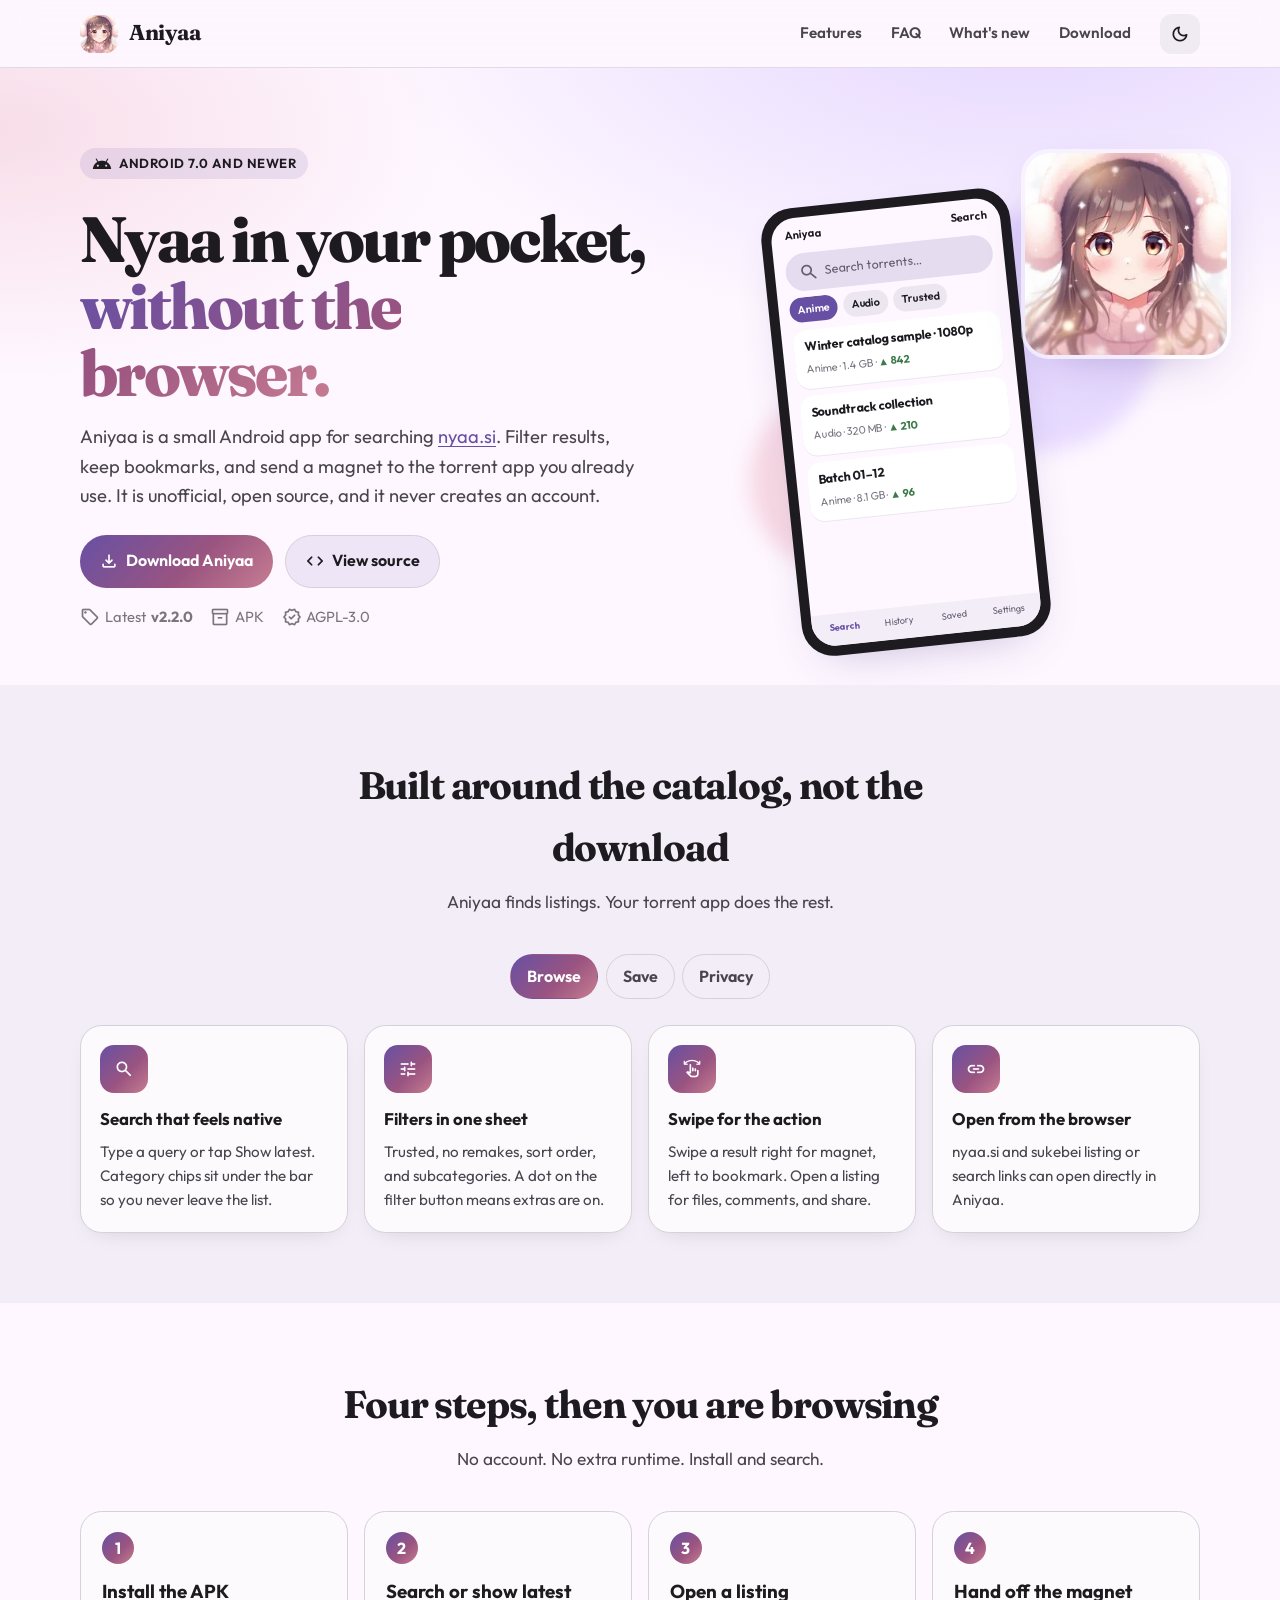
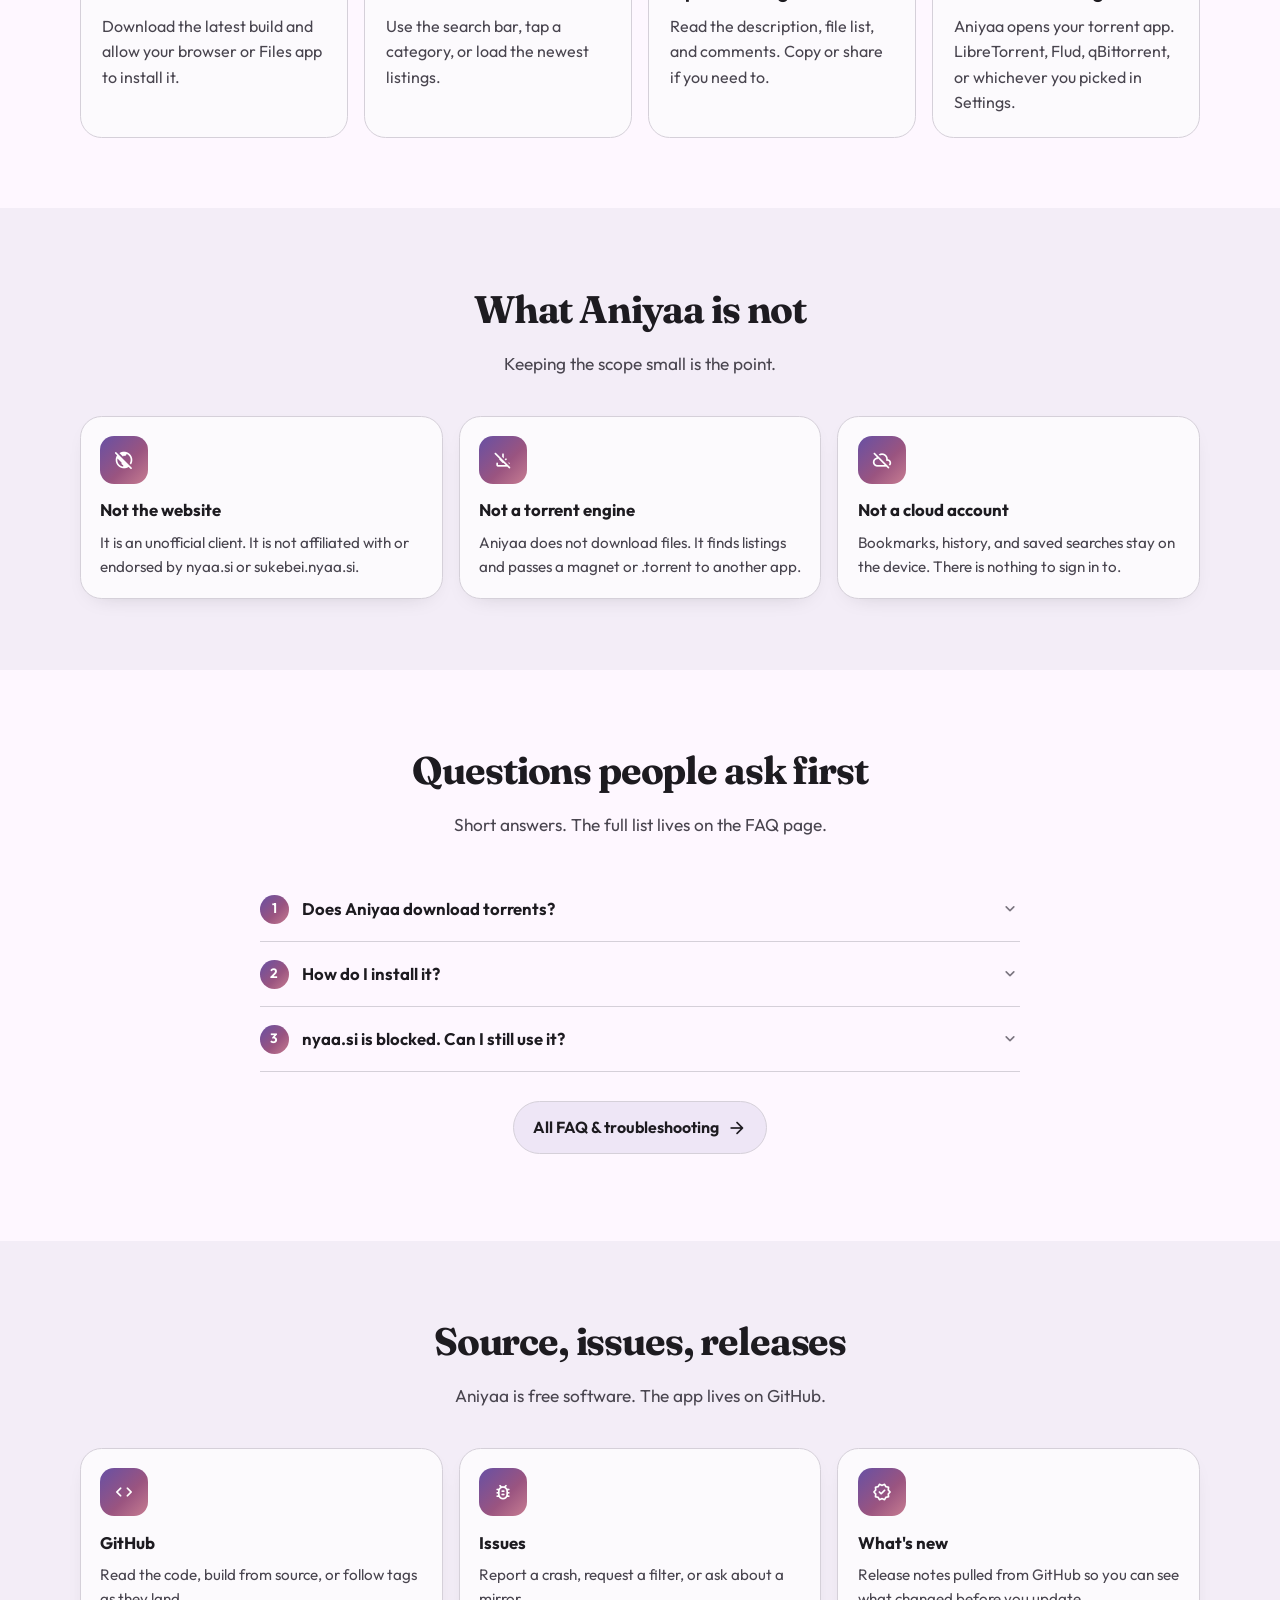
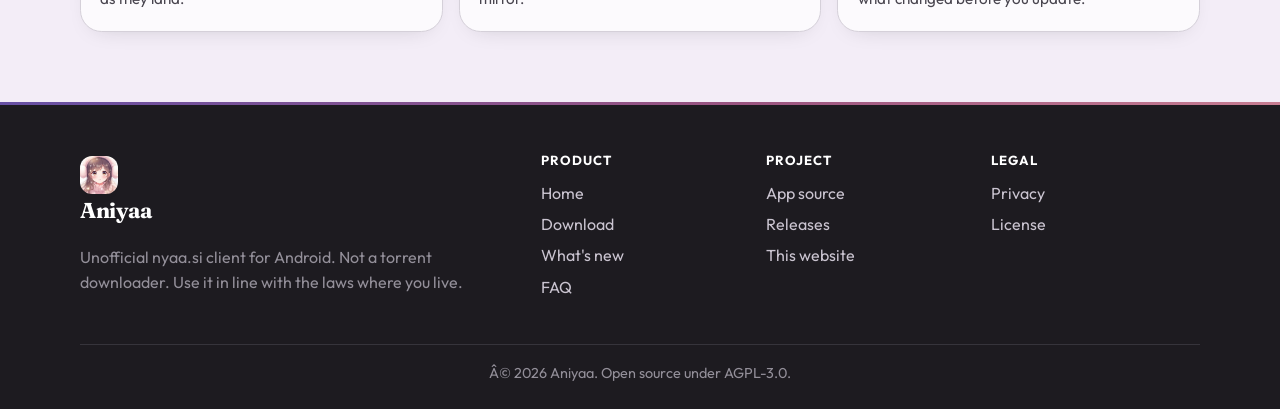
==== index.html @ 2851a9cb "Fix UTF-8 text after switching to Pages URLs" ====
<!DOCTYPE html>
<html lang="en">
<head>
  <meta charset="UTF-8">
  <meta name="viewport" content="width=device-width, initial-scale=1">
  <title>Aniyaa — Search nyaa.si from your Android phone</title>
  <meta name="description" content="Aniyaa is a simple Android app for browsing nyaa.si. Search, filter, bookmark, and hand listings to the torrent app you already use. Unofficial. Open source.">
  <meta name="theme-color" content="#6750A4">
  <meta property="og:title" content="Aniyaa">
  <meta property="og:description" content="Search nyaa.si from your Android phone. Not a torrent client — just a faster catalog.">
  <meta property="og:image" content="images/logo.png">
  <meta property="og:type" content="website">
  <link rel="canonical" href="https://aniyaa.pages.dev/">
  <link rel="icon" type="image/png" href="favicon.png">
  <link rel="apple-touch-icon" href="images/apple-touch-icon.png">
  <link rel="manifest" href="site.webmanifest">
  <script src="js/theme-preload.js"></script>
  <link rel="stylesheet" href="css/styles.css">
</head>
<body>
  <a class="skip-link" href="#main">Skip to content</a>

  <header class="nav">
    <div class="wrap nav-inner">
      <a class="brand" href="/">
        <img src="images/logo.png" alt="" width="38" height="38">
        <span>Aniyaa</span>
      </a>
      <nav class="nav-links" aria-label="Primary">
        <a href="#features">Features</a>
        <a href="/faq">FAQ</a>
        <a href="/changelog">What's new</a>
        <a href="/download">Download</a>
      </nav>
      <button class="icon-btn theme-toggle" type="button" data-theme-toggle aria-label="Toggle theme">
        <span class="material-symbols-rounded icon-sun">light_mode</span>
        <span class="material-symbols-rounded icon-moon">dark_mode</span>
      </button>
      <button class="icon-btn menu-btn" type="button" data-drawer-toggle aria-expanded="false" aria-label="Open menu">
        <span class="material-symbols-rounded">menu</span>
      </button>
    </div>
  </header>

  <div class="drawer" data-drawer>
    <div class="drawer-scrim" data-drawer-scrim></div>
    <nav class="drawer-panel" aria-label="Mobile">
      <a href="#features"><span class="material-symbols-rounded">auto_awesome</span> Features</a>
      <a href="/faq"><span class="material-symbols-rounded">help</span> FAQ</a>
      <a href="/changelog"><span class="material-symbols-rounded">new_releases</span> What's new</a>
      <a href="/download"><span class="material-symbols-rounded">download</span> Download</a>
      <a href="https://github.com/Gourab0002/Aniyaa" target="_blank" rel="noopener"><span class="material-symbols-rounded">code</span> Source</a>
    </nav>
  </div>

  <main id="main">
    <section class="hero">
      <div class="wrap hero-grid">
        <div data-reveal>
          <p class="kicker">
            <span class="material-symbols-rounded">android</span>
            Android 7.0 and newer
          </p>
          <h1>Nyaa in your pocket, <span class="gradient-text">without the browser.</span></h1>
          <p class="lede">
            Aniyaa is a small Android app for searching <a href="https://nyaa.si" target="_blank" rel="noopener">nyaa.si</a>.
            Filter results, keep bookmarks, and send a magnet to the torrent app you already use.
            It is unofficial, open source, and it never creates an account.
          </p>
          <div class="hero-actions">
            <a class="btn btn-primary" data-release-href href="https://github.com/Gourab0002/Aniyaa/releases/latest">
              <span class="material-symbols-rounded">download</span>
              Download Aniyaa
            </a>
            <a class="btn btn-ghost" href="https://github.com/Gourab0002/Aniyaa" target="_blank" rel="noopener">
              <span class="material-symbols-rounded">code</span>
              View source
            </a>
          </div>
          <div class="meta-row">
            <span><span class="material-symbols-rounded">sell</span> Latest <strong data-release-tag>v2.2.0</strong></span>
            <span><span class="material-symbols-rounded">inventory_2</span> <span data-release-size>APK</span></span>
            <span><span class="material-symbols-rounded">verified</span> AGPL-3.0</span>
          </div>
        </div>

        <div class="hero-art" data-reveal>
          <div class="orb orb-a"></div>
          <div class="orb orb-b"></div>
          <img class="mascot" src="images/logo.png" alt="Aniyaa mascot">
          <div class="device" aria-hidden="true">
            <div class="device-screen">
              <div class="device-status"><span>Aniyaa</span><span>Search</span></div>
              <div class="device-search">
                <span class="material-symbols-rounded">search</span>
                Search torrents…
              </div>
              <div class="chips">
                <span class="chip on">Anime</span>
                <span class="chip">Audio</span>
                <span class="chip">Trusted</span>
              </div>
              <div class="listing">
                <strong>Winter catalog sample · 1080p</strong>
                <small>Anime · 1.4 GB · <span class="seed">▲ 842</span></small>
              </div>
              <div class="listing">
                <strong>Soundtrack collection</strong>
                <small>Audio · 320 MB · <span class="seed">▲ 210</span></small>
              </div>
              <div class="listing">
                <strong>Batch 01–12</strong>
                <small>Anime · 8.1 GB · <span class="seed">▲ 96</span></small>
              </div>
              <div class="device-bar">
                <div class="active">Search</div>
                <div>History</div>
                <div>Saved</div>
                <div>Settings</div>
              </div>
            </div>
          </div>
        </div>
      </div>
    </section>

    <section class="section section-muted" id="features">
      <div class="wrap">
        <div class="section-head" data-reveal>
          <h2>Built around the catalog, not the download</h2>
          <p>Aniyaa finds listings. Your torrent app does the rest.</p>
        </div>

        <div class="tabs" role="tablist" aria-label="Feature groups">
          <button class="tab is-active" type="button" role="tab" aria-selected="true" data-feature-tab="browse">Browse</button>
          <button class="tab" type="button" role="tab" aria-selected="false" data-feature-tab="save">Save</button>
          <button class="tab" type="button" role="tab" aria-selected="false" data-feature-tab="privacy">Privacy</button>
        </div>

        <div class="panel is-active" data-feature-panel="browse" role="tabpanel">
          <div class="cards">
            <article class="card" data-reveal>
              <div class="icon-blob"><span class="material-symbols-rounded">search</span></div>
              <h3>Search that feels native</h3>
              <p>Type a query or tap Show latest. Category chips sit under the bar so you never leave the list.</p>
            </article>
            <article class="card" data-reveal style="--delay:60ms">
              <div class="icon-blob"><span class="material-symbols-rounded">tune</span></div>
              <h3>Filters in one sheet</h3>
              <p>Trusted, no remakes, sort order, and subcategories. A dot on the filter button means extras are on.</p>
            </article>
            <article class="card" data-reveal style="--delay:120ms">
              <div class="icon-blob"><span class="material-symbols-rounded">swipe</span></div>
              <h3>Swipe for the action</h3>
              <p>Swipe a result right for magnet, left to bookmark. Open a listing for files, comments, and share.</p>
            </article>
            <article class="card" data-reveal style="--delay:180ms">
              <div class="icon-blob"><span class="material-symbols-rounded">link</span></div>
              <h3>Open from the browser</h3>
              <p>nyaa.si and sukebei listing or search links can open directly in Aniyaa.</p>
            </article>
          </div>
        </div>

        <div class="panel" data-feature-panel="save" role="tabpanel" hidden>
          <div class="cards">
            <article class="card">
              <div class="icon-blob"><span class="material-symbols-rounded">bookmark</span></div>
              <h3>Bookmarks stay local</h3>
              <p>Star a listing and find it later. Swipe a bookmark left to remove it. Updates never wipe them.</p>
            </article>
            <article class="card">
              <div class="icon-blob"><span class="material-symbols-rounded">history</span></div>
              <h3>Search history</h3>
              <p>Recent queries live on the History tab so you can jump back into a hunt without retyping.</p>
            </article>
            <article class="card">
              <div class="icon-blob"><span class="material-symbols-rounded">notifications</span></div>
              <h3>Saved search alerts</h3>
              <p>Pin a search and Aniyaa can notify you when new results appear. Permission is asked first.</p>
            </article>
            <article class="card">
              <div class="icon-blob"><span class="material-symbols-rounded">backup</span></div>
              <h3>Export and reset</h3>
              <p>Take a backup from Settings, or wipe local data. Nothing is stored on a server you do not control.</p>
            </article>
          </div>
        </div>

        <div class="panel" data-feature-panel="privacy" role="tabpanel" hidden>
          <div class="cards">
            <article class="card">
              <div class="icon-blob"><span class="material-symbols-rounded">lock</span></div>
              <h3>App lock</h3>
              <p>PIN or biometrics before the catalog opens. Useful if the phone is shared or unlocked in public.</p>
            </article>
            <article class="card">
              <div class="icon-blob"><span class="material-symbols-rounded">visibility_off</span></div>
              <h3>Hide the screen</h3>
              <p>Block screenshots and hide Aniyaa from recents when you want the listing list off the record.</p>
            </article>
            <article class="card">
              <div class="icon-blob"><span class="material-symbols-rounded">palette</span></div>
              <h3>Material You themes</h3>
              <p>Wallpaper colors on Android 12+, extra palettes, and light or dark. The catalog should feel like your phone.</p>
            </article>
            <article class="card">
              <div class="icon-blob"><span class="material-symbols-rounded">18_up_rating</span></div>
              <h3>Sukebei stays off</h3>
              <p>Adult catalog is optional and disabled until you turn it on in Settings if you are 18 or older.</p>
            </article>
          </div>
        </div>
      </div>
    </section>

    <section class="section" id="how">
      <div class="wrap">
        <div class="section-head" data-reveal>
          <h2>Four steps, then you are browsing</h2>
          <p>No account. No extra runtime. Install and search.</p>
        </div>
        <div class="steps">
          <article class="step" data-reveal>
            <h3>Install the APK</h3>
            <p>Download the latest build and allow your browser or Files app to install it.</p>
          </article>
          <article class="step" data-reveal style="--delay:70ms">
            <h3>Search or show latest</h3>
            <p>Use the search bar, tap a category, or load the newest listings.</p>
          </article>
          <article class="step" data-reveal style="--delay:140ms">
            <h3>Open a listing</h3>
            <p>Read the description, file list, and comments. Copy or share if you need to.</p>
          </article>
          <article class="step" data-reveal style="--delay:210ms">
            <h3>Hand off the magnet</h3>
            <p>Aniyaa opens your torrent app. LibreTorrent, Flud, qBittorrent, or whichever you picked in Settings.</p>
          </article>
        </div>
      </div>
    </section>

    <section class="section section-muted">
      <div class="wrap">
        <div class="section-head" data-reveal>
          <h2>What Aniyaa is not</h2>
          <p>Keeping the scope small is the point.</p>
        </div>
        <div class="pillars">
          <article class="card" data-reveal>
            <div class="icon-blob"><span class="material-symbols-rounded">public_off</span></div>
            <h3>Not the website</h3>
            <p>It is an unofficial client. It is not affiliated with or endorsed by nyaa.si or sukebei.nyaa.si.</p>
          </article>
          <article class="card" data-reveal style="--delay:80ms">
            <div class="icon-blob"><span class="material-symbols-rounded">file_download_off</span></div>
            <h3>Not a torrent engine</h3>
            <p>Aniyaa does not download files. It finds listings and passes a magnet or .torrent to another app.</p>
          </article>
          <article class="card" data-reveal style="--delay:160ms">
            <div class="icon-blob"><span class="material-symbols-rounded">cloud_off</span></div>
            <h3>Not a cloud account</h3>
            <p>Bookmarks, history, and saved searches stay on the device. There is nothing to sign in to.</p>
          </article>
        </div>
      </div>
    </section>

    <section class="section" id="faq">
      <div class="wrap">
        <div class="section-head" data-reveal>
          <h2>Questions people ask first</h2>
          <p>Short answers. The full list lives on the FAQ page.</p>
        </div>
        <div class="faq-list">
          <div class="faq-item" data-faq-item>
            <button type="button" data-faq-button aria-expanded="false">
              <span class="faq-num">1</span>
              Does Aniyaa download torrents?
              <span class="material-symbols-rounded">expand_more</span>
            </button>
            <div class="faq-panel" data-faq-panel>
              <div>No. It opens a magnet or saves a .torrent file. A separate torrent app does the downloading.</div>
            </div>
          </div>
          <div class="faq-item" data-faq-item>
            <button type="button" data-faq-button aria-expanded="false">
              <span class="faq-num">2</span>
              How do I install it?
              <span class="material-symbols-rounded">expand_more</span>
            </button>
            <div class="faq-panel" data-faq-panel>
              <div>Grab the APK from the latest GitHub release, open the file, and allow install from that source if Android asks. Details are on the <a href="/download">download page</a>.</div>
            </div>
          </div>
          <div class="faq-item" data-faq-item>
            <button type="button" data-faq-button aria-expanded="false">
              <span class="faq-num">3</span>
              nyaa.si is blocked. Can I still use it?
              <span class="material-symbols-rounded">expand_more</span>
            </button>
            <div class="faq-panel" data-faq-panel>
              <div>Yes. Set a mirror URL for that catalog in Settings. Bookmarks and history stay on the phone either way.</div>
            </div>
          </div>
        </div>
        <p class="center" style="margin-top:1.8rem">
          <a class="btn btn-ghost" href="/faq">
            All FAQ &amp; troubleshooting
            <span class="material-symbols-rounded">arrow_forward</span>
          </a>
        </p>
      </div>
    </section>

    <section class="section section-muted" id="community">
      <div class="wrap">
        <div class="section-head" data-reveal>
          <h2>Source, issues, releases</h2>
          <p>Aniyaa is free software. The app lives on GitHub.</p>
        </div>
        <div class="community">
          <a class="card" href="https://github.com/Gourab0002/Aniyaa" target="_blank" rel="noopener" data-reveal>
            <div class="icon-blob"><span class="material-symbols-rounded">code</span></div>
            <h3>GitHub</h3>
            <p>Read the code, build from source, or follow tags as they land.</p>
          </a>
          <a class="card" href="https://github.com/Gourab0002/Aniyaa/issues" target="_blank" rel="noopener" data-reveal style="--delay:80ms">
            <div class="icon-blob"><span class="material-symbols-rounded">bug_report</span></div>
            <h3>Issues</h3>
            <p>Report a crash, request a filter, or ask about a mirror.</p>
          </a>
          <a class="card" href="/changelog" data-reveal style="--delay:160ms">
            <div class="icon-blob"><span class="material-symbols-rounded">new_releases</span></div>
            <h3>What's new</h3>
            <p>Release notes pulled from GitHub so you can see what changed before you update.</p>
          </a>
        </div>
      </div>
    </section>
  </main>

  <footer class="footer">
    <div class="wrap footer-grid">
      <div>
        <a class="brand" href="/">
          <img src="images/logo.png" alt="" width="36" height="36">
          <span>Aniyaa</span>
        </a>
        <p>Unofficial nyaa.si client for Android. Not a torrent downloader. Use it in line with the laws where you live.</p>
      </div>
      <div class="footer-cols">
        <div>
          <h4>Product</h4>
          <a href="/">Home</a>
          <a href="/download">Download</a>
          <a href="/changelog">What's new</a>
          <a href="/faq">FAQ</a>
        </div>
        <div>
          <h4>Project</h4>
          <a href="https://github.com/Gourab0002/Aniyaa" target="_blank" rel="noopener">App source</a>
          <a href="https://github.com/Gourab0002/Aniyaa/releases" target="_blank" rel="noopener">Releases</a>
          <a href="https://aniyaa.pages.dev">This website</a>
        </div>
        <div>
          <h4>Legal</h4>
          <a href="/privacy">Privacy</a>
          <a href="https://github.com/Gourab0002/Aniyaa/blob/main/LICENSE" target="_blank" rel="noopener">License</a>
        </div>
      </div>
    </div>
    <div class="wrap footer-bottom">
      Â© <span data-year>2026</span> Aniyaa. Open source under AGPL-3.0.
    </div>
  </footer>

  <button class="scroll-top" type="button" data-scroll-top aria-label="Back to top">
    <span class="material-symbols-rounded">arrow_upward</span>
  </button>

  <script src="js/config.js"></script>
  <script src="js/theme.js"></script>
  <script src="js/release.js"></script>
  <script src="js/site.js"></script>
</body>
</html>
---- css/styles.css ----
@import url("https://fonts.googleapis.com/css2?family=Fraunces:opsz,wght@9..144,500;9..144,650;9..144,800&family=Outfit:wght@400;500;600;700&display=swap");
@import url("https://fonts.googleapis.com/css2?family=Material+Symbols+Rounded:opsz,wght,FILL,GRAD@24,400,0,0&icon_names=18_up_rating,android,apk_install,arrow_forward,arrow_upward,auto_awesome,backup,bookmark,bug_report,calendar_month,close,cloud_off,code,dark_mode,download,expand_more,file_download_off,help,history,inventory_2,light_mode,link,lock,menu,new_releases,notifications,palette,public_off,search,search_off,sell,swipe,tune,verified,visibility_off&display=block");

:root {
  --font-sans: "Outfit", "Segoe UI", sans-serif;
  --font-display: "Fraunces", "Georgia", serif;

  --violet: #6750a4;
  --violet-deep: #4f378b;
  --lilac: #d0bcff;
  --blush: #efb8c8;
  --amber: #e8a84a;
  --mist: #fef7ff;
  --petal: #f3edf7;
  --ink: #1d1b20;
  --ink-soft: #49454f;
  --line: #cac4d0;

  --bg: var(--mist);
  --bg-elevated: #ffffff;
  --bg-muted: var(--petal);
  --bg-hero: radial-gradient(1200px 600px at 80% -10%, rgba(208, 188, 255, 0.55), transparent 55%),
    radial-gradient(900px 500px at 0% 10%, rgba(239, 184, 200, 0.4), transparent 50%),
    var(--mist);
  --text: var(--ink);
  --text-muted: var(--ink-soft);
  --text-faint: #79747e;
  --border: color-mix(in srgb, var(--line) 80%, white);
  --shadow: 0 18px 50px -28px rgba(79, 55, 139, 0.45);
  --shadow-soft: 0 8px 24px -16px rgba(29, 27, 32, 0.28);
  --primary: var(--violet);
  --primary-contrast: #fff;
  --accent: #9a5480;
  --gradient: linear-gradient(135deg, #6750a4 0%, #9a5480 58%, #c77d92 100%);
  --nav-bg: color-mix(in srgb, var(--mist) 78%, transparent);
  --card: color-mix(in srgb, white 72%, var(--petal));
  --ok: #3d7a4a;
  --warn: #9a6700;
  --radius: 1.35rem;
  --nav-h: 4.25rem;
  --ease: 220ms cubic-bezier(0.2, 0.8, 0.2, 1);
}

[data-theme="dark"] {
  --bg: #141218;
  --bg-elevated: #211f26;
  --bg-muted: #1d1b20;
  --bg-hero: radial-gradient(1000px 520px at 90% -20%, rgba(103, 80, 164, 0.38), transparent 55%),
    radial-gradient(800px 420px at 0% 0%, rgba(154, 84, 128, 0.22), transparent 50%),
    #141218;
  --text: #e6e0e9;
  --text-muted: #cac4d0;
  --text-faint: #938f99;
  --border: #49454f;
  --shadow: 0 22px 50px -24px rgba(0, 0, 0, 0.7);
  --shadow-soft: 0 10px 28px -18px rgba(0, 0, 0, 0.65);
  --primary: #d0bcff;
  --primary-contrast: #371e73;
  --accent: #efb8c8;
  --nav-bg: color-mix(in srgb, #141218 72%, transparent);
  --card: #211f26;
  --ok: #89d99a;
  --warn: #f0c674;
}

*,
*::before,
*::after {
  box-sizing: border-box;
}

html {
  scroll-behavior: smooth;
}

html,
body {
  margin: 0;
  padding: 0;
}

body {
  font-family: var(--font-sans);
  color: var(--text);
  background: var(--bg);
  line-height: 1.6;
  min-height: 100vh;
  -webkit-font-smoothing: antialiased;
}

body.drawer-open {
  overflow: hidden;
}

img {
  max-width: 100%;
  display: block;
}

[hidden] {
  display: none !important;
}

a {
  color: var(--primary);
  text-decoration-thickness: 1px;
  text-underline-offset: 0.18em;
}

a:hover {
  color: var(--accent);
}

button,
input {
  font: inherit;
}

.material-symbols-rounded {
  font-family: "Material Symbols Rounded", sans-serif;
  font-weight: normal;
  font-style: normal;
  font-variation-settings: "FILL" 0, "wght" 400, "GRAD" 0, "opsz" 24;
  font-feature-settings: "liga";
  font-size: 1.25rem;
  line-height: 1;
  letter-spacing: normal;
  text-transform: none;
  display: inline-block;
  white-space: nowrap;
  overflow: hidden;
  width: 1em;
  height: 1em;
  vertical-align: middle;
  -webkit-font-smoothing: antialiased;
}

.skip-link {
  position: absolute;
  left: 1rem;
  top: -4rem;
  background: var(--primary);
  color: var(--primary-contrast);
  padding: 0.6rem 1rem;
  border-radius: 999px;
  z-index: 80;
}

.skip-link:focus {
  top: 1rem;
}

.wrap {
  width: min(1120px, calc(100% - 2rem));
  margin-inline: auto;
}

.nav {
  position: sticky;
  top: 0;
  z-index: 40;
  height: var(--nav-h);
  backdrop-filter: blur(16px) saturate(1.2);
  background: var(--nav-bg);
  border-bottom: 1px solid color-mix(in srgb, var(--border) 70%, transparent);
}

.nav-inner {
  height: 100%;
  display: flex;
  align-items: center;
  gap: 1rem;
}

.brand {
  display: flex;
  align-items: center;
  gap: 0.7rem;
  color: inherit;
  text-decoration: none;
  font-weight: 700;
  letter-spacing: -0.03em;
}

.brand img {
  width: 38px;
  height: 38px;
  border-radius: 12px;
  box-shadow: var(--shadow-soft);
}

.brand span {
  font-family: var(--font-display);
  font-size: 1.35rem;
}

.nav-links {
  margin-left: auto;
  display: flex;
  align-items: center;
  gap: 0.2rem;
}

.nav-links a {
  color: var(--text-muted);
  text-decoration: none;
  padding: 0.45rem 0.8rem;
  border-radius: 999px;
  font-weight: 600;
  font-size: 0.95rem;
}

.nav-links a:hover,
.nav-links a.is-current {
  color: var(--text);
  background: color-mix(in srgb, var(--primary) 10%, transparent);
}

.icon-btn {
  width: 40px;
  height: 40px;
  border: 0;
  border-radius: 12px;
  background: color-mix(in srgb, var(--text) 6%, transparent);
  color: var(--text);
  display: grid;
  place-items: center;
  cursor: pointer;
}

.icon-btn:hover {
  background: color-mix(in srgb, var(--text) 12%, transparent);
}

.menu-btn {
  display: none;
}

.theme-toggle .icon-sun {
  display: none;
}

[data-theme="dark"] .theme-toggle .icon-sun {
  display: block;
}

[data-theme="dark"] .theme-toggle .icon-moon {
  display: none;
}

.drawer {
  display: none;
}

.btn {
  display: inline-flex;
  align-items: center;
  justify-content: center;
  gap: 0.45rem;
  border: 0;
  border-radius: 999px;
  padding: 0.8rem 1.2rem;
  font-weight: 650;
  text-decoration: none;
  cursor: pointer;
  transition: transform var(--ease), box-shadow var(--ease), background var(--ease);
}

.btn:hover {
  transform: translateY(-1px);
}

.btn-primary {
  background: var(--gradient);
  color: #fff;
  box-shadow: var(--shadow);
}

.btn-primary:hover,
.btn-primary:focus {
  color: #fff;
}

.btn-ghost {
  background: color-mix(in srgb, var(--primary) 10%, transparent);
  color: var(--text);
  border: 1px solid var(--border);
}

.hero {
  background: var(--bg-hero);
  overflow: hidden;
  position: relative;
}

.hero-grid {
  display: grid;
  grid-template-columns: 1.05fr 0.95fr;
  gap: 2.5rem;
  align-items: center;
  padding: 4.2rem 0 3.5rem;
}

.kicker {
  display: inline-flex;
  align-items: center;
  gap: 0.45rem;
  padding: 0.3rem 0.75rem;
  border-radius: 999px;
  background: color-mix(in srgb, var(--primary) 12%, transparent);
  color: var(--text);
  font-weight: 650;
  font-size: 0.82rem;
  letter-spacing: 0.04em;
  text-transform: uppercase;
}

h1,
.h1 {
  font-family: var(--font-display);
  font-weight: 800;
  letter-spacing: -0.04em;
  line-height: 1.05;
  margin: 0.8rem 0 1rem;
  font-size: clamp(2.4rem, 5vw, 4.2rem);
}

.gradient-text {
  background: var(--gradient);
  -webkit-background-clip: text;
  background-clip: text;
  color: transparent;
}

.lede {
  font-size: 1.15rem;
  color: var(--text-muted);
  max-width: 38rem;
  margin: 0 0 1.5rem;
}

.hero-actions {
  display: flex;
  flex-wrap: wrap;
  gap: 0.75rem;
  margin-bottom: 1.1rem;
}

.meta-row {
  display: flex;
  flex-wrap: wrap;
  gap: 0.7rem 1.1rem;
  color: var(--text-faint);
  font-size: 0.92rem;
}

.meta-row span {
  display: inline-flex;
  align-items: center;
  gap: 0.3rem;
}

.hero-art {
  position: relative;
  min-height: 420px;
  display: grid;
  place-items: center;
}

.orb {
  position: absolute;
  border-radius: 50%;
  filter: blur(10px);
  opacity: 0.7;
}

.orb-a {
  width: 240px;
  height: 240px;
  background: color-mix(in srgb, var(--lilac) 70%, transparent);
  top: 12%;
  right: 8%;
}

.orb-b {
  width: 180px;
  height: 180px;
  background: color-mix(in srgb, var(--blush) 70%, transparent);
  bottom: 8%;
  left: 12%;
}

.mascot {
  position: absolute;
  width: 210px;
  height: 210px;
  object-fit: cover;
  right: -6%;
  top: -8px;
  z-index: 2;
  border-radius: 28px;
  box-shadow: var(--shadow);
  border: 4px solid color-mix(in srgb, white 50%, transparent);
}

.device {
  width: 250px;
  background: #1d1b20;
  border-radius: 32px;
  padding: 10px;
  box-shadow: var(--shadow);
  position: relative;
  z-index: 1;
  transform: rotate(-6deg) translate(-42px, 36px);
}

.device-screen {
  background: #fef7ff;
  color: #1d1b20;
  border-radius: 24px;
  overflow: hidden;
  min-height: 430px;
  display: flex;
  flex-direction: column;
}

[data-theme="dark"] .device-screen {
  background: #141218;
  color: #e6e0e9;
}

.device-status {
  display: flex;
  justify-content: space-between;
  font-size: 0.7rem;
  padding: 0.55rem 0.85rem 0.2rem;
  font-weight: 650;
}

.device-search {
  margin: 0.4rem 0.7rem;
  background: color-mix(in srgb, #6750a4 10%, #f3edf7);
  border-radius: 999px;
  padding: 0.55rem 0.8rem;
  display: flex;
  gap: 0.4rem;
  align-items: center;
  font-size: 0.78rem;
  color: #625b71;
}

.chips {
  display: flex;
  gap: 0.35rem;
  padding: 0 0.7rem 0.5rem;
  overflow: hidden;
}

.chip {
  font-size: 0.68rem;
  padding: 0.22rem 0.5rem;
  border-radius: 999px;
  background: #ece6f0;
  color: #1d1b20;
  white-space: nowrap;
  font-weight: 600;
}

.chip.on {
  background: #6750a4;
  color: #fff;
}

.listing {
  margin: 0 0.7rem 0.45rem;
  padding: 0.55rem 0.65rem;
  border-radius: 14px;
  background: #fff;
  box-shadow: 0 1px 0 #ece6f0;
}

[data-theme="dark"] .listing {
  background: #211f26;
}

.listing strong {
  display: block;
  font-size: 0.78rem;
  line-height: 1.3;
}

.listing small {
  color: #79747e;
  font-size: 0.68rem;
}

.seed {
  color: var(--ok);
  font-weight: 700;
}

.device-bar {
  margin-top: auto;
  display: grid;
  grid-template-columns: repeat(4, 1fr);
  padding: 0.45rem 0.3rem 0.65rem;
  font-size: 0.58rem;
  text-align: center;
  color: #625b71;
  background: #f3edf7;
}

[data-theme="dark"] .device-bar {
  background: #211f26;
  color: #cac4d0;
}

.device-bar .active {
  color: #6750a4;
  font-weight: 700;
}

.section {
  padding: 4.4rem 0;
}

.section-muted {
  background: var(--bg-muted);
}

.section-head {
  text-align: center;
  max-width: 40rem;
  margin: 0 auto 2.4rem;
}

.section-head h2 {
  font-family: var(--font-display);
  font-size: clamp(1.8rem, 3vw, 2.6rem);
  margin: 0 0 0.6rem;
  letter-spacing: -0.03em;
}

.section-head p {
  margin: 0;
  color: var(--text-muted);
  font-size: 1.08rem;
}

.tabs {
  display: flex;
  justify-content: center;
  gap: 0.45rem;
  flex-wrap: wrap;
  margin-bottom: 1.6rem;
}

.tab {
  border: 1px solid var(--border);
  background: transparent;
  color: var(--text-muted);
  border-radius: 999px;
  padding: 0.55rem 1rem;
  font-weight: 650;
  cursor: pointer;
}

.tab.is-active {
  background: var(--gradient);
  color: #fff;
  border-color: transparent;
}

.panel {
  display: none;
}

.panel.is-active {
  display: block;
}

.cards {
  display: grid;
  grid-template-columns: repeat(4, 1fr);
  gap: 1rem;
}

.card {
  background: var(--card);
  border: 1px solid var(--border);
  border-radius: var(--radius);
  padding: 1.2rem;
  box-shadow: var(--shadow-soft);
}

.icon-blob {
  width: 48px;
  height: 48px;
  border-radius: 14px;
  display: grid;
  place-items: center;
  background: var(--gradient);
  color: #fff;
  margin-bottom: 0.85rem;
}

.card h3 {
  margin: 0 0 0.4rem;
  font-size: 1.05rem;
}

.card p {
  margin: 0;
  color: var(--text-muted);
  font-size: 0.95rem;
}

.steps {
  display: grid;
  grid-template-columns: repeat(4, 1fr);
  gap: 1rem;
  counter-reset: step;
}

.step {
  position: relative;
  background: var(--card);
  border: 1px solid var(--border);
  border-radius: var(--radius);
  padding: 1.3rem;
}

.step::before {
  counter-increment: step;
  content: counter(step);
  display: grid;
  place-items: center;
  width: 2rem;
  height: 2rem;
  border-radius: 50%;
  background: var(--gradient);
  color: #fff;
  font-weight: 700;
  margin-bottom: 0.8rem;
}

.step h3 {
  margin: 0 0 0.4rem;
}

.step p {
  margin: 0;
  color: var(--text-muted);
}

.pillars {
  display: grid;
  grid-template-columns: repeat(3, 1fr);
  gap: 1rem;
}

.faq-list {
  max-width: 760px;
  margin: 0 auto;
}

.faq-item {
  border-bottom: 1px solid var(--border);
}

.faq-item button {
  width: 100%;
  background: none;
  border: 0;
  color: inherit;
  display: flex;
  align-items: center;
  gap: 0.8rem;
  text-align: left;
  padding: 1.1rem 0;
  cursor: pointer;
  font-weight: 650;
  font-size: 1.05rem;
}

.faq-item button .material-symbols-rounded:last-child {
  margin-left: auto;
  color: var(--text-faint);
  transition: transform var(--ease);
}

.faq-item.is-open button .material-symbols-rounded:last-child {
  transform: rotate(180deg);
}

.faq-num {
  width: 1.8rem;
  height: 1.8rem;
  border-radius: 50%;
  background: var(--gradient);
  color: #fff;
  display: grid;
  place-items: center;
  font-size: 0.85rem;
  flex-shrink: 0;
}

.faq-panel {
  max-height: 0;
  overflow: hidden;
  transition: max-height 280ms ease;
}

.faq-panel > div {
  padding: 0 0 1.1rem 2.6rem;
  color: var(--text-muted);
}

.center {
  text-align: center;
}

.community {
  display: grid;
  grid-template-columns: repeat(3, 1fr);
  gap: 1rem;
}

.community a.card {
  color: inherit;
  text-decoration: none;
  display: block;
  transition: transform var(--ease);
}

.community a.card:hover {
  transform: translateY(-3px);
}

.footer {
  background: #1d1b20;
  color: #cac4d0;
  padding: 3rem 0 1.5rem;
  position: relative;
}

.footer::before {
  content: "";
  position: absolute;
  inset: 0 0 auto;
  height: 3px;
  background: var(--gradient);
}

.footer-grid {
  display: grid;
  grid-template-columns: 1.3fr 2fr;
  gap: 2rem;
  padding-bottom: 2rem;
}

.footer .brand span,
.footer h4 {
  color: #fff;
}

.footer p {
  color: #938f99;
  max-width: 28rem;
}

.footer-cols {
  display: grid;
  grid-template-columns: repeat(3, 1fr);
  gap: 1rem;
}

.footer a {
  color: #cac4d0;
  text-decoration: none;
  display: block;
  margin: 0.35rem 0;
}

.footer a:hover {
  color: #fff;
}

.footer h4 {
  margin: 0 0 0.6rem;
  font-size: 0.82rem;
  letter-spacing: 0.08em;
  text-transform: uppercase;
}

.footer-bottom {
  border-top: 1px solid #36343b;
  padding-top: 1.1rem;
  text-align: center;
  color: #938f99;
  font-size: 0.9rem;
}

.page-hero {
  padding: 3rem 0 1rem;
}

.search-wrap {
  position: relative;
  max-width: 28rem;
  margin: 1.2rem auto 0;
}

.search-wrap input {
  width: 100%;
  border: 1px solid var(--border);
  background: var(--bg-elevated);
  color: var(--text);
  border-radius: 999px;
  padding: 0.75rem 2.6rem;
}

.search-wrap .leading {
  position: absolute;
  left: 0.8rem;
  top: 50%;
  transform: translateY(-50%);
  color: var(--text-faint);
}

.search-wrap .trailing {
  position: absolute;
  right: 0.4rem;
  top: 50%;
  transform: translateY(-50%);
}

.release-card {
  background: var(--card);
  border: 1px solid var(--border);
  border-radius: var(--radius);
  padding: 1.3rem 1.4rem;
  margin-bottom: 1rem;
}

.release-card-head {
  display: flex;
  justify-content: space-between;
  gap: 1rem;
  align-items: flex-start;
  border-bottom: 1px solid var(--border);
  padding-bottom: 0.8rem;
  margin-bottom: 0.8rem;
}

.release-title {
  font-weight: 750;
  font-size: 1.15rem;
  color: inherit;
  text-decoration: none;
}

.release-meta {
  margin: 0.3rem 0 0;
  color: var(--text-faint);
  display: flex;
  align-items: center;
  gap: 0.3rem;
  font-size: 0.9rem;
}

.change-list {
  margin: 0;
  padding-left: 1.1rem;
  color: var(--text-muted);
}

.download-layout {
  display: grid;
  grid-template-columns: 1.2fr 0.8fr;
  gap: 1.4rem;
  align-items: start;
}

.qr-card {
  background: var(--card);
  border: 1px solid var(--border);
  border-radius: var(--radius);
  padding: 1.3rem;
  text-align: center;
}

.qr-card img {
  width: 200px;
  height: 200px;
  margin: 0.6rem auto 0.8rem;
  background: #fff;
  border-radius: 16px;
  padding: 8px;
}

.install-ol {
  padding-left: 1.2rem;
  color: var(--text-muted);
}

.install-ol li {
  margin: 0.45rem 0;
}

.note {
  background: color-mix(in srgb, var(--primary) 10%, transparent);
  border: 1px solid var(--border);
  border-radius: 1rem;
  padding: 0.9rem 1rem;
  color: var(--text-muted);
}

.warning {
  background: color-mix(in srgb, var(--warn) 12%, transparent);
  border: 1px solid color-mix(in srgb, var(--warn) 35%, var(--border));
}

.empty-state {
  text-align: center;
  padding: 3rem 1rem;
}

.empty-state .material-symbols-rounded {
  font-size: 2.4rem;
  color: var(--text-faint);
}

.prose {
  max-width: 42rem;
  margin: 0 auto;
  color: var(--text-muted);
}

.prose h2 {
  color: var(--text);
  font-family: var(--font-display);
}

.muted {
  color: var(--text-muted);
}

code {
  font-family: ui-monospace, "Cascadia Code", "SFMono-Regular", Consolas, monospace;
  font-size: 0.88em;
  background: color-mix(in srgb, var(--primary) 12%, transparent);
  padding: 0.1rem 0.35rem;
  border-radius: 0.35rem;
  word-break: break-all;
}

.pill {
  display: inline-flex;
  align-items: center;
  border-radius: 999px;
  padding: 0.1rem 0.5rem;
  font-size: 0.75rem;
  font-weight: 700;
}

.pill-warn {
  background: color-mix(in srgb, var(--warn) 18%, transparent);
  color: var(--warn);
}

[data-reveal] {
  opacity: 0;
  transform: translateY(16px);
  transition: opacity 480ms ease, transform 480ms ease;
  transition-delay: var(--delay, 0ms);
}

[data-reveal].is-visible {
  opacity: 1;
  transform: none;
}

.scroll-top {
  position: fixed;
  right: 1.1rem;
  bottom: 1.1rem;
  width: 44px;
  height: 44px;
  border: 0;
  border-radius: 50%;
  background: var(--gradient);
  color: #fff;
  display: grid;
  place-items: center;
  cursor: pointer;
  opacity: 0;
  pointer-events: none;
  transform: translateY(8px);
  transition: var(--ease);
  z-index: 30;
}

.scroll-top.is-visible {
  opacity: 1;
  pointer-events: auto;
  transform: none;
}

.error-page {
  min-height: 70vh;
  display: grid;
  place-items: center;
  text-align: center;
  padding: 3rem 1rem;
}

@media (max-width: 980px) {
  .hero-grid,
  .download-layout,
  .footer-grid {
    grid-template-columns: 1fr;
  }

  .cards,
  .steps,
  .community,
  .pillars,
  .footer-cols {
    grid-template-columns: 1fr 1fr;
  }

  .mascot {
    width: 160px;
    right: auto;
    left: 58%;
  }

  .hero-art {
    min-height: 380px;
  }
}

@media (max-width: 760px) {
  .nav-links {
    display: none;
  }

  .menu-btn {
    display: grid;
    margin-left: auto;
  }

  .drawer {
    display: block;
    position: fixed;
    inset: 0;
    z-index: 50;
    pointer-events: none;
  }

  .drawer.is-open {
    pointer-events: auto;
  }

  .drawer-scrim {
    position: absolute;
    inset: 0;
    background: rgba(20, 18, 24, 0.45);
    opacity: 0;
    transition: opacity 200ms ease;
  }

  .drawer.is-open .drawer-scrim {
    opacity: 1;
  }

  .drawer-panel {
    position: absolute;
    top: 0;
    right: 0;
    height: 100%;
    width: min(320px, 86vw);
    background: var(--bg-elevated);
    border-left: 1px solid var(--border);
    padding: 5rem 1.2rem 1.2rem;
    transform: translateX(100%);
    transition: transform 240ms ease;
    display: flex;
    flex-direction: column;
    gap: 0.3rem;
  }

  .drawer.is-open .drawer-panel {
    transform: none;
  }

  .drawer-panel a {
    color: inherit;
    text-decoration: none;
    padding: 0.8rem 0.7rem;
    border-radius: 12px;
    display: flex;
    gap: 0.6rem;
    align-items: center;
    font-weight: 650;
  }

  .drawer-panel a:hover {
    background: var(--bg-muted);
  }

  .cards,
  .steps,
  .community,
  .pillars,
  .footer-cols {
    grid-template-columns: 1fr;
  }

  .hero-grid {
    padding-top: 2.2rem;
  }

  .device {
    transform: none;
  }

  .mascot {
    position: relative;
    left: auto;
    right: auto;
    width: 140px;
    margin-bottom: 1rem;
  }

  .hero-art {
    min-height: 0;
  }
}

@media (prefers-reduced-motion: reduce) {
  html {
    scroll-behavior: auto;
  }

  [data-reveal] {
    opacity: 1;
    transform: none;
    transition: none;
  }

  .btn:hover {
    transform: none;
  }
}
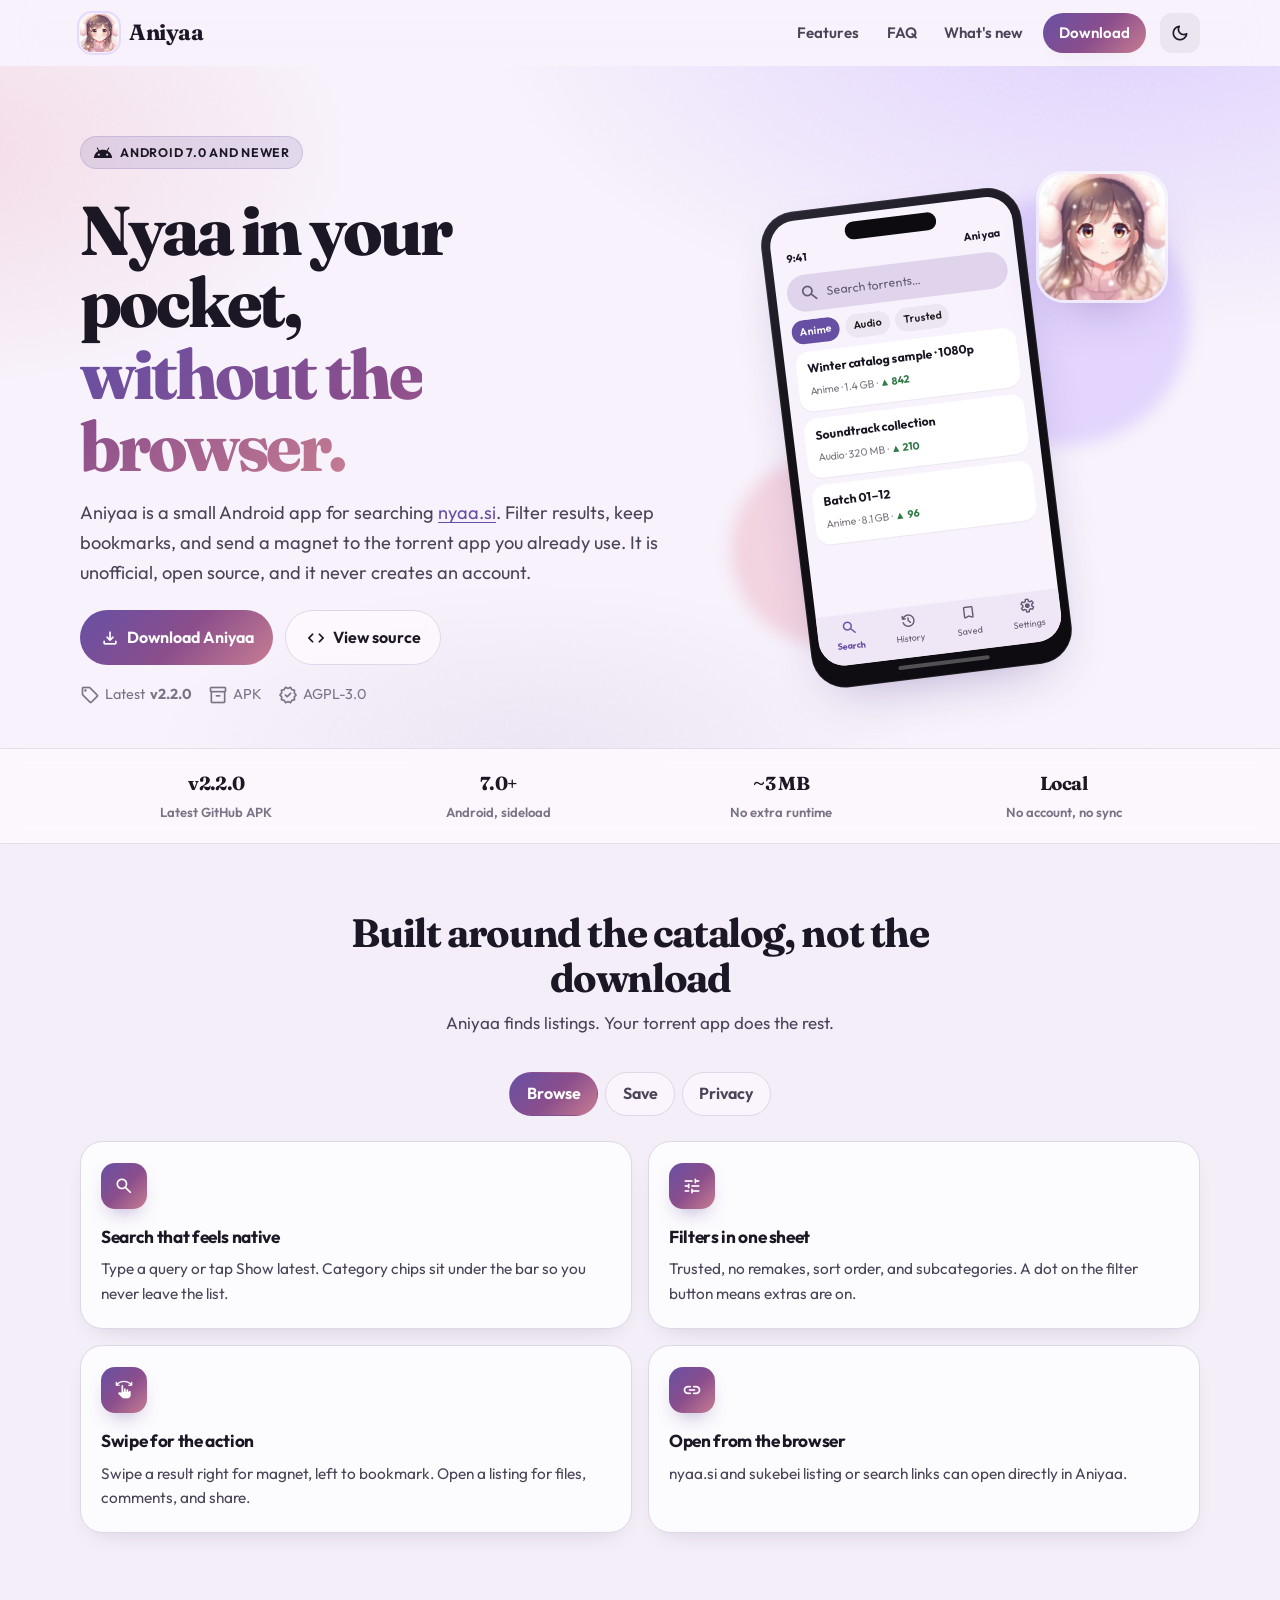
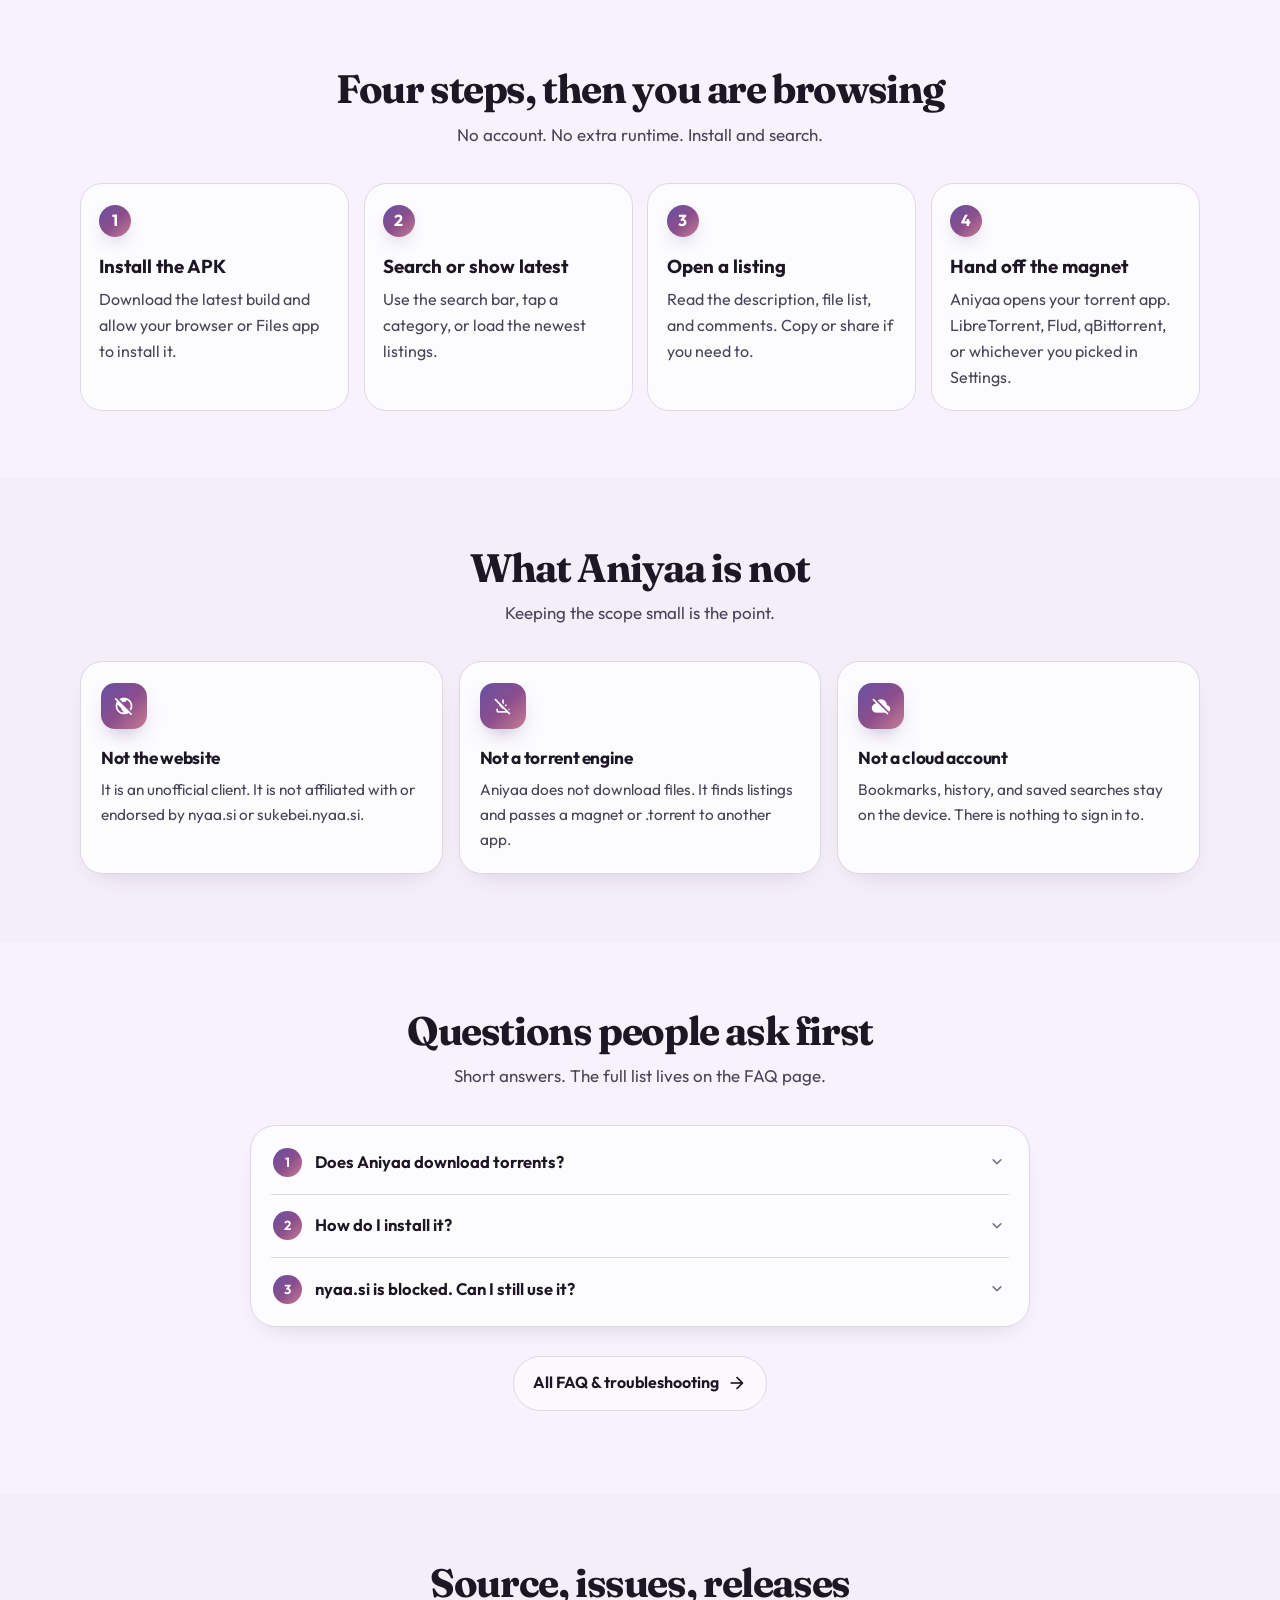
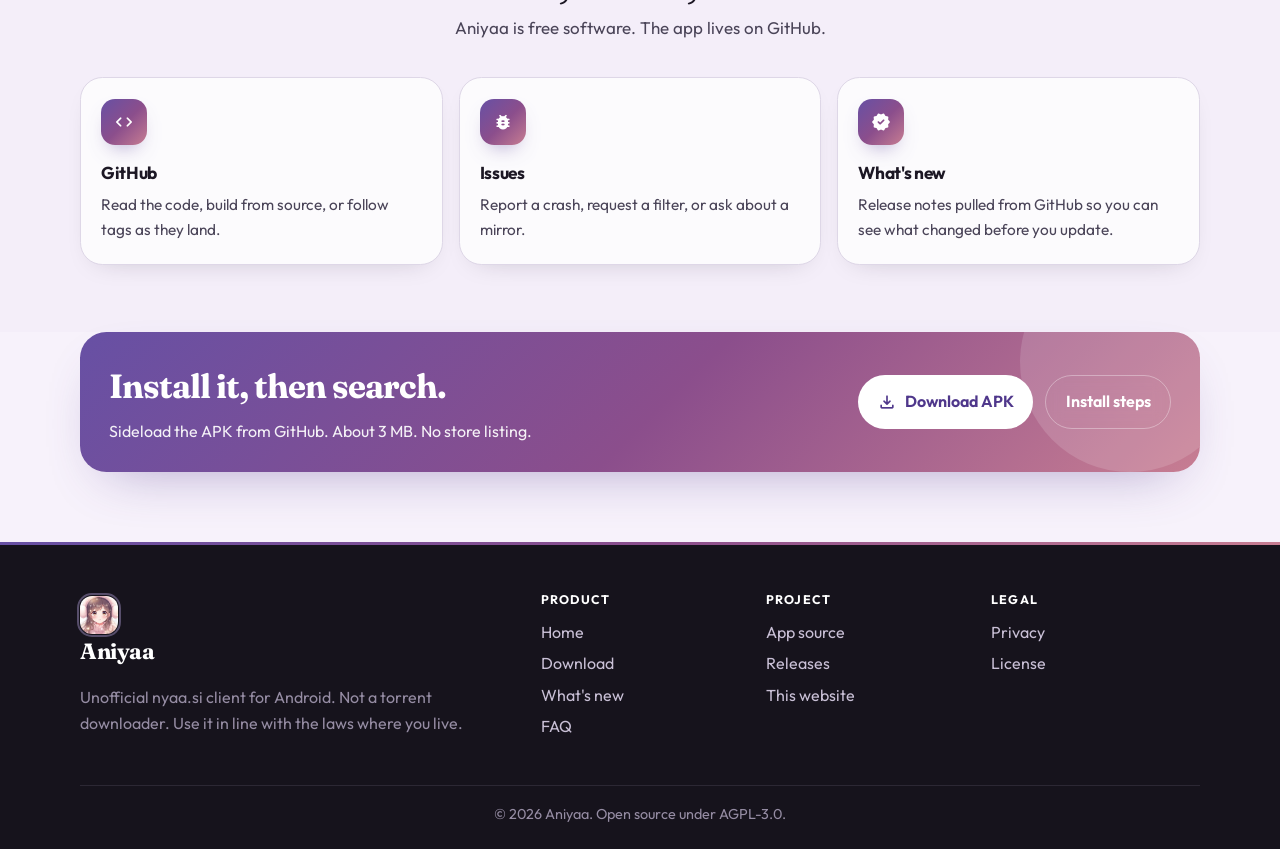
==== commit 6d3b987d: "Polish the site: denser layout, phone mockup, and inner pages" ====
--- a/index.html
+++ b/index.html
@@ -8,7 +8,7 @@
   <meta name="theme-color" content="#6750A4">
   <meta property="og:title" content="Aniyaa">
   <meta property="og:description" content="Search nyaa.si from your Android phone. Not a torrent client — just a faster catalog.">
-  <meta property="og:image" content="images/logo.png">
+  <meta property="og:image" content="https://aniyaa.pages.dev/images/logo.png">
   <meta property="og:type" content="website">
   <link rel="canonical" href="https://aniyaa.pages.dev/">
   <link rel="icon" type="image/png" href="favicon.png">
@@ -30,7 +30,7 @@
         <a href="#features">Features</a>
         <a href="/faq">FAQ</a>
         <a href="/changelog">What's new</a>
-        <a href="/download">Download</a>
+        <a class="btn-nav" href="/download">Download</a>
       </nav>
       <button class="icon-btn theme-toggle" type="button" data-theme-toggle aria-label="Toggle theme">
         <span class="material-symbols-rounded icon-sun">light_mode</span>
@@ -61,7 +61,7 @@
             <span class="material-symbols-rounded">android</span>
             Android 7.0 and newer
           </p>
-          <h1>Nyaa in your pocket, <span class="gradient-text">without the browser.</span></h1>
+          <h1>Nyaa in your pocket,<br> <span class="gradient-text">without the browser.</span></h1>
           <p class="lede">
             Aniyaa is a small Android app for searching <a href="https://nyaa.si" target="_blank" rel="noopener">nyaa.si</a>.
             Filter results, keep bookmarks, and send a magnet to the torrent app you already use.
@@ -87,46 +87,71 @@
         <div class="hero-art" data-reveal>
           <div class="orb orb-a"></div>
           <div class="orb orb-b"></div>
-          <img class="mascot" src="images/logo.png" alt="Aniyaa mascot">
-          <div class="device" aria-hidden="true">
-            <div class="device-screen">
-              <div class="device-status"><span>Aniyaa</span><span>Search</span></div>
-              <div class="device-search">
-                <span class="material-symbols-rounded">search</span>
-                Search torrents…
+          <div class="hero-stage">
+            <img class="mascot" src="images/logo.png" alt="Aniyaa mascot">
+            <div class="device" aria-hidden="true">
+              <div class="device-screen">
+                <div class="device-notch"></div>
+                <div class="device-status"><span>9:41</span><span>Aniyaa</span></div>
+                <div class="device-search">
+                  <span class="material-symbols-rounded">search</span>
+                  Search torrents…
+                </div>
+                <div class="chips">
+                  <span class="chip on">Anime</span>
+                  <span class="chip">Audio</span>
+                  <span class="chip">Trusted</span>
+                </div>
+                <div class="listing">
+                  <strong>Winter catalog sample · 1080p</strong>
+                  <small>Anime · 1.4 GB · <span class="seed">▲ 842</span></small>
+                </div>
+                <div class="listing">
+                  <strong>Soundtrack collection</strong>
+                  <small>Audio · 320 MB · <span class="seed">▲ 210</span></small>
+                </div>
+                <div class="listing">
+                  <strong>Batch 01–12</strong>
+                  <small>Anime · 8.1 GB · <span class="seed">▲ 96</span></small>
+                </div>
+                <div class="device-bar">
+                  <div class="active"><span class="material-symbols-rounded">search</span>Search</div>
+                  <div><span class="material-symbols-rounded">history</span>History</div>
+                  <div><span class="material-symbols-rounded">bookmark</span>Saved</div>
+                  <div><span class="material-symbols-rounded">settings</span>Settings</div>
+                </div>
               </div>
-              <div class="chips">
-                <span class="chip on">Anime</span>
-                <span class="chip">Audio</span>
-                <span class="chip">Trusted</span>
-              </div>
-              <div class="listing">
-                <strong>Winter catalog sample · 1080p</strong>
-                <small>Anime · 1.4 GB · <span class="seed">▲ 842</span></small>
-              </div>
-              <div class="listing">
-                <strong>Soundtrack collection</strong>
-                <small>Audio · 320 MB · <span class="seed">▲ 210</span></small>
-              </div>
-              <div class="listing">
-                <strong>Batch 01–12</strong>
-                <small>Anime · 8.1 GB · <span class="seed">▲ 96</span></small>
-              </div>
-              <div class="device-bar">
-                <div class="active">Search</div>
-                <div>History</div>
-                <div>Saved</div>
-                <div>Settings</div>
-              </div>
+              <div class="device-home"></div>
             </div>
           </div>
         </div>
       </div>
     </section>
 
+    <section class="stats" aria-label="At a glance">
+      <div class="wrap stats-row">
+        <div class="stat">
+          <strong data-release-tag>v2.2.0</strong>
+          <span>Latest GitHub APK</span>
+        </div>
+        <div class="stat">
+          <strong>7.0+</strong>
+          <span>Android, sideload</span>
+        </div>
+        <div class="stat">
+          <strong data-release-size>~3 MB</strong>
+          <span>No extra runtime</span>
+        </div>
+        <div class="stat">
+          <strong>Local</strong>
+          <span>No account, no sync</span>
+        </div>
+      </div>
+    </section>
+
     <section class="section section-muted" id="features">
       <div class="wrap">
-        <div class="section-head" data-reveal>
+        <div class="section-head">
           <h2>Built around the catalog, not the download</h2>
           <p>Aniyaa finds listings. Your torrent app does the rest.</p>
         </div>
@@ -273,35 +298,37 @@
           <h2>Questions people ask first</h2>
           <p>Short answers. The full list lives on the FAQ page.</p>
         </div>
-        <div class="faq-list">
-          <div class="faq-item" data-faq-item>
-            <button type="button" data-faq-button aria-expanded="false">
-              <span class="faq-num">1</span>
-              Does Aniyaa download torrents?
-              <span class="material-symbols-rounded">expand_more</span>
-            </button>
-            <div class="faq-panel" data-faq-panel>
-              <div>No. It opens a magnet or saves a .torrent file. A separate torrent app does the downloading.</div>
+        <div class="faq-shell">
+          <div class="faq-list">
+            <div class="faq-item" data-faq-item>
+              <button type="button" data-faq-button aria-expanded="false">
+                <span class="faq-num">1</span>
+                Does Aniyaa download torrents?
+                <span class="material-symbols-rounded">expand_more</span>
+              </button>
+              <div class="faq-panel" data-faq-panel>
+                <div>No. It opens a magnet or saves a .torrent file. A separate torrent app does the downloading.</div>
+              </div>
             </div>
-          </div>
-          <div class="faq-item" data-faq-item>
-            <button type="button" data-faq-button aria-expanded="false">
-              <span class="faq-num">2</span>
-              How do I install it?
-              <span class="material-symbols-rounded">expand_more</span>
-            </button>
-            <div class="faq-panel" data-faq-panel>
-              <div>Grab the APK from the latest GitHub release, open the file, and allow install from that source if Android asks. Details are on the <a href="/download">download page</a>.</div>
+            <div class="faq-item" data-faq-item>
+              <button type="button" data-faq-button aria-expanded="false">
+                <span class="faq-num">2</span>
+                How do I install it?
+                <span class="material-symbols-rounded">expand_more</span>
+              </button>
+              <div class="faq-panel" data-faq-panel>
+                <div>Grab the APK from the latest GitHub release, open the file, and allow install from that source if Android asks. Details are on the <a href="/download">download page</a>.</div>
+              </div>
             </div>
-          </div>
-          <div class="faq-item" data-faq-item>
-            <button type="button" data-faq-button aria-expanded="false">
-              <span class="faq-num">3</span>
-              nyaa.si is blocked. Can I still use it?
-              <span class="material-symbols-rounded">expand_more</span>
-            </button>
-            <div class="faq-panel" data-faq-panel>
-              <div>Yes. Set a mirror URL for that catalog in Settings. Bookmarks and history stay on the phone either way.</div>
+            <div class="faq-item" data-faq-item>
+              <button type="button" data-faq-button aria-expanded="false">
+                <span class="faq-num">3</span>
+                nyaa.si is blocked. Can I still use it?
+                <span class="material-symbols-rounded">expand_more</span>
+              </button>
+              <div class="faq-panel" data-faq-panel>
+                <div>Yes. Set a mirror URL for that catalog in Settings. Bookmarks and history stay on the phone either way.</div>
+              </div>
             </div>
           </div>
         </div>
@@ -339,6 +366,24 @@
         </div>
       </div>
     </section>
+
+    <section class="cta-band">
+      <div class="wrap">
+        <div class="cta-inner" data-reveal>
+          <div>
+            <h2>Install it, then search.</h2>
+            <p>Sideload the APK from GitHub. About 3 MB. No store listing.</p>
+          </div>
+          <div class="hero-actions">
+            <a class="btn btn-primary" data-release-href href="https://github.com/Gourab0002/Aniyaa/releases/latest">
+              <span class="material-symbols-rounded">download</span>
+              Download APK
+            </a>
+            <a class="btn btn-ghost" href="/download">Install steps</a>
+          </div>
+        </div>
+      </div>
+    </section>
   </main>
 
   <footer class="footer">
@@ -372,7 +417,7 @@
       </div>
     </div>
     <div class="wrap footer-bottom">
-      Â© <span data-year>2026</span> Aniyaa. Open source under AGPL-3.0.
+      © <span data-year>2026</span> Aniyaa. Open source under AGPL-3.0.
     </div>
   </footer>
 
--- a/css/styles.css
+++ b/css/styles.css
@@ -1,5 +1,5 @@
 @import url("https://fonts.googleapis.com/css2?family=Fraunces:opsz,wght@9..144,500;9..144,650;9..144,800&family=Outfit:wght@400;500;600;700&display=swap");
-@import url("https://fonts.googleapis.com/css2?family=Material+Symbols+Rounded:opsz,wght,FILL,GRAD@24,400,0,0&icon_names=18_up_rating,android,apk_install,arrow_forward,arrow_upward,auto_awesome,backup,bookmark,bug_report,calendar_month,close,cloud_off,code,dark_mode,download,expand_more,file_download_off,help,history,inventory_2,light_mode,link,lock,menu,new_releases,notifications,palette,public_off,search,search_off,sell,swipe,tune,verified,visibility_off&display=block");
+@import url("https://fonts.googleapis.com/css2?family=Material+Symbols+Rounded:opsz,wght,FILL,GRAD@24,400,0,0&icon_names=18_up_rating,android,apk_install,arrow_forward,arrow_upward,auto_awesome,backup,bookmark,bug_report,calendar_month,check_circle,close,cloud_off,code,dark_mode,download,expand_more,file_download_off,help,history,install_mobile,inventory_2,light_mode,link,lock,menu,new_releases,notifications,palette,public_off,qr_code_2,search,search_off,sell,settings,shield,smartphone,swipe,tune,verified,visibility_off&display=block");
 
 :root {
   --font-sans: "Outfit", "Segoe UI", sans-serif;
@@ -9,57 +9,59 @@
   --violet-deep: #4f378b;
   --lilac: #d0bcff;
   --blush: #efb8c8;
-  --amber: #e8a84a;
-  --mist: #fef7ff;
-  --petal: #f3edf7;
-  --ink: #1d1b20;
-  --ink-soft: #49454f;
-  --line: #cac4d0;
+  --mist: #f7f2fb;
+  --petal: #efe6f6;
+  --ink: #1c1724;
+  --ink-soft: #4a4458;
+  --line: #d4cbe0;
 
   --bg: var(--mist);
-  --bg-elevated: #ffffff;
-  --bg-muted: var(--petal);
-  --bg-hero: radial-gradient(1200px 600px at 80% -10%, rgba(208, 188, 255, 0.55), transparent 55%),
-    radial-gradient(900px 500px at 0% 10%, rgba(239, 184, 200, 0.4), transparent 50%),
+  --bg-elevated: #fffbff;
+  --bg-muted: color-mix(in srgb, var(--petal) 70%, white);
+  --bg-hero: radial-gradient(1100px 560px at 88% -8%, rgba(208, 188, 255, 0.62), transparent 58%),
+    radial-gradient(820px 460px at -6% 12%, rgba(239, 184, 200, 0.42), transparent 52%),
+    radial-gradient(640px 280px at 42% 100%, rgba(103, 80, 164, 0.08), transparent 60%),
     var(--mist);
   --text: var(--ink);
   --text-muted: var(--ink-soft);
-  --text-faint: #79747e;
-  --border: color-mix(in srgb, var(--line) 80%, white);
-  --shadow: 0 18px 50px -28px rgba(79, 55, 139, 0.45);
-  --shadow-soft: 0 8px 24px -16px rgba(29, 27, 32, 0.28);
+  --text-faint: #7a7386;
+  --border: color-mix(in srgb, var(--line) 76%, white);
+  --shadow: 0 22px 56px -28px rgba(79, 55, 139, 0.48);
+  --shadow-soft: 0 10px 28px -18px rgba(28, 23, 36, 0.28);
   --primary: var(--violet);
   --primary-contrast: #fff;
   --accent: #9a5480;
-  --gradient: linear-gradient(135deg, #6750a4 0%, #9a5480 58%, #c77d92 100%);
-  --nav-bg: color-mix(in srgb, var(--mist) 78%, transparent);
-  --card: color-mix(in srgb, white 72%, var(--petal));
-  --ok: #3d7a4a;
+  --gradient: linear-gradient(135deg, #6750a4 0%, #8b4e8c 52%, #c77d92 100%);
+  --nav-bg: color-mix(in srgb, var(--mist) 72%, transparent);
+  --card: color-mix(in srgb, white 82%, var(--petal));
+  --ok: #2f7a45;
   --warn: #9a6700;
-  --radius: 1.35rem;
-  --nav-h: 4.25rem;
+  --radius: 1.4rem;
+  --nav-h: 4.15rem;
   --ease: 220ms cubic-bezier(0.2, 0.8, 0.2, 1);
+  --ring: 0 0 0 3px color-mix(in srgb, var(--primary) 32%, transparent);
 }
 
 [data-theme="dark"] {
-  --bg: #141218;
-  --bg-elevated: #211f26;
-  --bg-muted: #1d1b20;
-  --bg-hero: radial-gradient(1000px 520px at 90% -20%, rgba(103, 80, 164, 0.38), transparent 55%),
-    radial-gradient(800px 420px at 0% 0%, rgba(154, 84, 128, 0.22), transparent 50%),
-    #141218;
-  --text: #e6e0e9;
-  --text-muted: #cac4d0;
-  --text-faint: #938f99;
-  --border: #49454f;
-  --shadow: 0 22px 50px -24px rgba(0, 0, 0, 0.7);
-  --shadow-soft: 0 10px 28px -18px rgba(0, 0, 0, 0.65);
-  --primary: #d0bcff;
-  --primary-contrast: #371e73;
-  --accent: #efb8c8;
-  --nav-bg: color-mix(in srgb, #141218 72%, transparent);
-  --card: #211f26;
-  --ok: #89d99a;
+  --bg: #120f18;
+  --bg-elevated: #1c1924;
+  --bg-muted: #17141e;
+  --bg-hero: radial-gradient(980px 520px at 92% -18%, rgba(103, 80, 164, 0.42), transparent 56%),
+    radial-gradient(760px 420px at -4% 4%, rgba(154, 84, 128, 0.26), transparent 50%),
+    radial-gradient(520px 240px at 50% 110%, rgba(208, 188, 255, 0.08), transparent 55%),
+    #120f18;
+  --text: #f0eaf8;
+  --text-muted: #c9c0d6;
+  --text-faint: #958ca3;
+  --border: color-mix(in srgb, #5a5268 70%, #1c1924);
+  --shadow: 0 26px 60px -26px rgba(0, 0, 0, 0.78);
+  --shadow-soft: 0 12px 32px -20px rgba(0, 0, 0, 0.7);
+  --primary: #d4c2ff;
+  --primary-contrast: #2d1b63;
+  --accent: #f0c0d0;
+  --nav-bg: color-mix(in srgb, #120f18 78%, transparent);
+  --card: color-mix(in srgb, #221e2b 88%, #6750a4);
+  --ok: #8fdd9f;
   --warn: #f0c674;
 }
 
@@ -77,15 +79,17 @@
 body {
   margin: 0;
   padding: 0;
+  overflow-x: hidden;
 }
 
 body {
   font-family: var(--font-sans);
   color: var(--text);
   background: var(--bg);
-  line-height: 1.6;
+  line-height: 1.62;
   min-height: 100vh;
   -webkit-font-smoothing: antialiased;
+  text-rendering: optimizeLegibility;
 }
 
 body.drawer-open {
@@ -114,6 +118,21 @@
 button,
 input {
   font: inherit;
+}
+
+::selection {
+  background: color-mix(in srgb, var(--lilac) 58%, white);
+  color: var(--ink);
+}
+
+[data-theme="dark"] ::selection {
+  background: color-mix(in srgb, var(--violet) 70%, black);
+  color: #fff;
+}
+
+:focus-visible {
+  outline: none;
+  box-shadow: var(--ring);
 }
 
 .material-symbols-rounded {
@@ -151,7 +170,7 @@
 }
 
 .wrap {
-  width: min(1120px, calc(100% - 2rem));
+  width: min(1120px, calc(100% - 2.2rem));
   margin-inline: auto;
 }
 
@@ -160,16 +179,22 @@
   top: 0;
   z-index: 40;
   height: var(--nav-h);
-  backdrop-filter: blur(16px) saturate(1.2);
+  backdrop-filter: blur(18px) saturate(1.35);
   background: var(--nav-bg);
-  border-bottom: 1px solid color-mix(in srgb, var(--border) 70%, transparent);
+  border-bottom: 1px solid transparent;
+  transition: border-color var(--ease), box-shadow var(--ease), background var(--ease);
+}
+
+.nav.is-scrolled {
+  border-bottom-color: color-mix(in srgb, var(--border) 80%, transparent);
+  box-shadow: var(--shadow-soft);
 }
 
 .nav-inner {
   height: 100%;
   display: flex;
   align-items: center;
-  gap: 1rem;
+  gap: 0.85rem;
 }
 
 .brand {
@@ -187,33 +212,50 @@
   height: 38px;
   border-radius: 12px;
   box-shadow: var(--shadow-soft);
+  outline: 2px solid color-mix(in srgb, var(--lilac) 45%, transparent);
+  outline-offset: 1px;
 }
 
 .brand span {
   font-family: var(--font-display);
-  font-size: 1.35rem;
+  font-size: 1.38rem;
 }
 
 .nav-links {
   margin-left: auto;
   display: flex;
   align-items: center;
-  gap: 0.2rem;
+  gap: 0.15rem;
 }
 
 .nav-links a {
   color: var(--text-muted);
   text-decoration: none;
-  padding: 0.45rem 0.8rem;
+  padding: 0.42rem 0.78rem;
   border-radius: 999px;
   font-weight: 600;
-  font-size: 0.95rem;
+  font-size: 0.94rem;
 }
 
 .nav-links a:hover,
 .nav-links a.is-current {
   color: var(--text);
-  background: color-mix(in srgb, var(--primary) 10%, transparent);
+  background: color-mix(in srgb, var(--primary) 12%, transparent);
+}
+
+.nav-links a.btn-nav {
+  margin-left: 0.35rem;
+  padding: 0.48rem 1rem;
+  background: var(--gradient);
+  color: #fff;
+  box-shadow: var(--shadow-soft);
+}
+
+.nav-links a.btn-nav:hover,
+.nav-links a.btn-nav.is-current {
+  color: #fff;
+  background: var(--gradient);
+  filter: brightness(1.06);
 }
 
 .icon-btn {
@@ -226,6 +268,7 @@
   display: grid;
   place-items: center;
   cursor: pointer;
+  transition: background var(--ease), transform var(--ease);
 }
 
 .icon-btn:hover {
@@ -259,15 +302,19 @@
   gap: 0.45rem;
   border: 0;
   border-radius: 999px;
-  padding: 0.8rem 1.2rem;
+  padding: 0.84rem 1.22rem;
   font-weight: 650;
   text-decoration: none;
   cursor: pointer;
-  transition: transform var(--ease), box-shadow var(--ease), background var(--ease);
+  transition: transform var(--ease), box-shadow var(--ease), background var(--ease), filter var(--ease);
 }
 
 .btn:hover {
   transform: translateY(-1px);
+}
+
+.btn:active {
+  transform: translateY(0);
 }
 
 .btn-primary {
@@ -282,9 +329,15 @@
 }
 
 .btn-ghost {
-  background: color-mix(in srgb, var(--primary) 10%, transparent);
+  background: color-mix(in srgb, var(--bg-elevated) 70%, transparent);
   color: var(--text);
   border: 1px solid var(--border);
+  backdrop-filter: blur(8px);
+}
+
+.btn-ghost:hover {
+  color: var(--text);
+  border-color: color-mix(in srgb, var(--primary) 40%, var(--border));
 }
 
 .hero {
@@ -293,25 +346,42 @@
   position: relative;
 }
 
+.hero::after {
+  content: "";
+  position: absolute;
+  inset: 0;
+  pointer-events: none;
+  opacity: 0.16;
+  mix-blend-mode: overlay;
+  background-image: url("data:image/svg+xml,%3Csvg xmlns='http://www.w3.org/2000/svg' viewBox='0 0 180 180'%3E%3Cfilter id='n'%3E%3CfeTurbulence type='fractalNoise' baseFrequency='.85' numOctaves='4' stitchTiles='stitch'/%3E%3C/filter%3E%3Crect width='100%25' height='100%25' filter='url(%23n)'/%3E%3C/svg%3E");
+}
+
 .hero-grid {
   display: grid;
-  grid-template-columns: 1.05fr 0.95fr;
-  gap: 2.5rem;
+  grid-template-columns: 1.08fr 0.92fr;
+  gap: 2.2rem;
   align-items: center;
-  padding: 4.2rem 0 3.5rem;
+  padding: 3.6rem 0 2.6rem;
+  position: relative;
+  z-index: 1;
+}
+
+.hero-grid > * {
+  min-width: 0;
 }
 
 .kicker {
   display: inline-flex;
   align-items: center;
-  gap: 0.45rem;
-  padding: 0.3rem 0.75rem;
+  gap: 0.42rem;
+  padding: 0.32rem 0.78rem;
   border-radius: 999px;
-  background: color-mix(in srgb, var(--primary) 12%, transparent);
+  background: color-mix(in srgb, var(--primary) 14%, transparent);
+  border: 1px solid color-mix(in srgb, var(--primary) 18%, transparent);
   color: var(--text);
   font-weight: 650;
-  font-size: 0.82rem;
-  letter-spacing: 0.04em;
+  font-size: 0.78rem;
+  letter-spacing: 0.06em;
   text-transform: uppercase;
 }
 
@@ -319,10 +389,18 @@
 .h1 {
   font-family: var(--font-display);
   font-weight: 800;
-  letter-spacing: -0.04em;
-  line-height: 1.05;
-  margin: 0.8rem 0 1rem;
-  font-size: clamp(2.4rem, 5vw, 4.2rem);
+  letter-spacing: -0.045em;
+  line-height: 1.04;
+  margin: 0.85rem 0 1rem;
+  font-size: clamp(2.5rem, 5.4vw, 4.35rem);
+  max-width: 100%;
+}
+
+.lede,
+.muted,
+.card p,
+.step p {
+  overflow-wrap: break-word;
 }
 
 .gradient-text {
@@ -333,36 +411,36 @@
 }
 
 .lede {
-  font-size: 1.15rem;
+  font-size: 1.14rem;
   color: var(--text-muted);
   max-width: 38rem;
-  margin: 0 0 1.5rem;
+  margin: 0 0 1.45rem;
 }
 
 .hero-actions {
   display: flex;
   flex-wrap: wrap;
   gap: 0.75rem;
-  margin-bottom: 1.1rem;
+  margin-bottom: 1.15rem;
 }
 
 .meta-row {
   display: flex;
   flex-wrap: wrap;
-  gap: 0.7rem 1.1rem;
+  gap: 0.55rem 1rem;
   color: var(--text-faint);
-  font-size: 0.92rem;
+  font-size: 0.9rem;
 }
 
 .meta-row span {
   display: inline-flex;
   align-items: center;
-  gap: 0.3rem;
+  gap: 0.32rem;
 }
 
 .hero-art {
   position: relative;
-  min-height: 420px;
+  min-height: 500px;
   display: grid;
   place-items: center;
 }
@@ -370,83 +448,109 @@
 .orb {
   position: absolute;
   border-radius: 50%;
-  filter: blur(10px);
-  opacity: 0.7;
+  filter: blur(8px);
+  opacity: 0.72;
+  animation: drift 9s ease-in-out infinite;
 }
 
 .orb-a {
-  width: 240px;
-  height: 240px;
-  background: color-mix(in srgb, var(--lilac) 70%, transparent);
-  top: 12%;
-  right: 8%;
+  width: 250px;
+  height: 250px;
+  background: color-mix(in srgb, var(--lilac) 72%, transparent);
+  top: 6%;
+  right: 2%;
 }
 
 .orb-b {
-  width: 180px;
-  height: 180px;
-  background: color-mix(in srgb, var(--blush) 70%, transparent);
-  bottom: 8%;
-  left: 12%;
+  width: 190px;
+  height: 190px;
+  background: color-mix(in srgb, var(--blush) 72%, transparent);
+  bottom: 4%;
+  left: 6%;
+  animation-delay: -3s;
+}
+
+.hero-stage {
+  position: relative;
+  width: min(100%, 400px);
+  min-height: 500px;
+  display: grid;
+  place-items: center;
 }
 
 .mascot {
   position: absolute;
-  width: 210px;
-  height: 210px;
+  width: 132px;
+  height: 132px;
   object-fit: cover;
-  right: -6%;
-  top: -8px;
-  z-index: 2;
+  right: -18px;
+  top: 6px;
+  z-index: 3;
   border-radius: 28px;
   box-shadow: var(--shadow);
-  border: 4px solid color-mix(in srgb, white 50%, transparent);
+  border: 3px solid color-mix(in srgb, white 55%, transparent);
+  animation: floaty 6.5s ease-in-out infinite;
 }
 
 .device {
-  width: 250px;
-  background: #1d1b20;
-  border-radius: 32px;
-  padding: 10px;
-  box-shadow: var(--shadow);
+  width: 262px;
+  background: linear-gradient(160deg, #2a2633, #141218 40%, #0d0b10);
+  border-radius: 34px;
+  padding: 9px;
+  box-shadow: var(--shadow), inset 0 0 0 1px rgba(255, 255, 255, 0.08);
   position: relative;
   z-index: 1;
-  transform: rotate(-6deg) translate(-42px, 36px);
+  transform: rotate(-7deg) translate(-36px, 18px);
 }
 
 .device-screen {
-  background: #fef7ff;
-  color: #1d1b20;
-  border-radius: 24px;
+  background: #f7f2fb;
+  color: #1c1724;
+  border-radius: 26px;
   overflow: hidden;
-  min-height: 430px;
+  min-height: 448px;
   display: flex;
   flex-direction: column;
+  position: relative;
 }
 
 [data-theme="dark"] .device-screen {
-  background: #141218;
-  color: #e6e0e9;
+  background: #16131c;
+  color: #f0eaf8;
+}
+
+.device-notch {
+  width: 92px;
+  height: 18px;
+  margin: 8px auto 0;
+  background: #0d0b10;
+  border-radius: 999px;
 }
 
 .device-status {
   display: flex;
   justify-content: space-between;
-  font-size: 0.7rem;
-  padding: 0.55rem 0.85rem 0.2rem;
-  font-weight: 650;
+  font-size: 0.68rem;
+  padding: 0.2rem 0.9rem 0.15rem;
+  font-weight: 700;
+  letter-spacing: 0.02em;
 }
 
 .device-search {
-  margin: 0.4rem 0.7rem;
-  background: color-mix(in srgb, #6750a4 10%, #f3edf7);
+  margin: 0.35rem 0.7rem 0.45rem;
+  background: color-mix(in srgb, #6750a4 12%, #efe6f6);
   border-radius: 999px;
   padding: 0.55rem 0.8rem;
   display: flex;
   gap: 0.4rem;
   align-items: center;
-  font-size: 0.78rem;
+  font-size: 0.76rem;
   color: #625b71;
+}
+
+[data-theme="dark"] .device-search {
+  background: color-mix(in srgb, #d0bcff 12%, #211f26);
+  color: #cac4d0;
 }
 
 .chips {
@@ -457,7 +561,7 @@
 }
 
 .chip {
-  font-size: 0.68rem;
+  font-size: 0.66rem;
   padding: 0.22rem 0.5rem;
   border-radius: 999px;
   background: #ece6f0;
@@ -466,32 +570,39 @@
   font-weight: 600;
 }
 
+[data-theme="dark"] .chip {
+  background: #2b2733;
+  color: #e6e0e9;
+}
+
 .chip.on {
   background: #6750a4;
   color: #fff;
 }
 
 .listing {
-  margin: 0 0.7rem 0.45rem;
-  padding: 0.55rem 0.65rem;
+  margin: 0 0.7rem 0.42rem;
+  padding: 0.58rem 0.68rem;
   border-radius: 14px;
   background: #fff;
   box-shadow: 0 1px 0 #ece6f0;
 }
 
 [data-theme="dark"] .listing {
-  background: #211f26;
+  background: #221e2b;
+  box-shadow: none;
+  border: 1px solid #322d3c;
 }
 
 .listing strong {
   display: block;
-  font-size: 0.78rem;
+  font-size: 0.76rem;
   line-height: 1.3;
 }
 
 .listing small {
   color: #79747e;
-  font-size: 0.68rem;
+  font-size: 0.66rem;
 }
 
 .seed {
@@ -503,16 +614,28 @@
   margin-top: auto;
   display: grid;
   grid-template-columns: repeat(4, 1fr);
-  padding: 0.45rem 0.3rem 0.65rem;
-  font-size: 0.58rem;
+  padding: 0.42rem 0.2rem 0.72rem;
+  font-size: 0.56rem;
   text-align: center;
   color: #625b71;
-  background: #f3edf7;
+  background: #efe6f6;
+  gap: 0.1rem;
 }
 
 [data-theme="dark"] .device-bar {
-  background: #211f26;
-  color: #cac4d0;
+  background: #1b1822;
+  color: #b8b0c4;
+}
+
+.device-bar div {
+  display: flex;
+  flex-direction: column;
+  align-items: center;
+  gap: 0.12rem;
+}
+
+.device-bar .material-symbols-rounded {
+  font-size: 1.05rem;
 }
 
 .device-bar .active {
@@ -520,8 +643,60 @@
   font-weight: 700;
 }
 
+.device-bar .active .material-symbols-rounded {
+  font-variation-settings: "FILL" 1, "wght" 400, "GRAD" 0, "opsz" 24;
+}
+
+.device-home {
+  width: 92px;
+  height: 4px;
+  border-radius: 999px;
+  background: rgba(255, 255, 255, 0.28);
+  margin: 7px auto 2px;
+}
+
+.stats {
+  position: relative;
+  z-index: 1;
+  border-block: 1px solid color-mix(in srgb, var(--border) 80%, transparent);
+  background: color-mix(in srgb, var(--bg-elevated) 55%, transparent);
+  backdrop-filter: blur(10px);
+}
+
+.stats-row {
+  display: grid;
+  grid-template-columns: repeat(4, 1fr);
+  gap: 0.6rem;
+  padding: 1.05rem 0;
+}
+
+.stat {
+  display: flex;
+  flex-direction: column;
+  gap: 0.12rem;
+  padding: 0.2rem 0.4rem;
+  text-align: center;
+}
+
+.stat strong {
+  font-family: var(--font-display);
+  font-size: 1.18rem;
+  letter-spacing: -0.03em;
+}
+
+.stat span {
+  color: var(--text-faint);
+  font-size: 0.82rem;
+  font-weight: 600;
+}
+
 .section {
-  padding: 4.4rem 0;
+  padding: 4.2rem 0;
+}
+
+main.section {
+  padding: 1.4rem 0 4.4rem;
+  background: var(--bg-hero);
 }
 
 .section-muted {
@@ -531,38 +706,44 @@
 .section-head {
   text-align: center;
   max-width: 40rem;
-  margin: 0 auto 2.4rem;
+  margin: 0 auto 2.2rem;
 }
 
 .section-head h2 {
   font-family: var(--font-display);
-  font-size: clamp(1.8rem, 3vw, 2.6rem);
-  margin: 0 0 0.6rem;
-  letter-spacing: -0.03em;
+  font-size: clamp(1.85rem, 3.1vw, 2.7rem);
+  margin: 0 0 0.55rem;
+  letter-spacing: -0.035em;
+  line-height: 1.12;
 }
 
 .section-head p {
   margin: 0;
   color: var(--text-muted);
-  font-size: 1.08rem;
+  font-size: 1.06rem;
 }
 
 .tabs {
   display: flex;
   justify-content: center;
-  gap: 0.45rem;
+  gap: 0.4rem;
   flex-wrap: wrap;
-  margin-bottom: 1.6rem;
+  margin-bottom: 1.55rem;
 }
 
 .tab {
   border: 1px solid var(--border);
-  background: transparent;
+  background: color-mix(in srgb, var(--bg-elevated) 60%, transparent);
   color: var(--text-muted);
   border-radius: 999px;
-  padding: 0.55rem 1rem;
+  padding: 0.52rem 1.05rem;
   font-weight: 650;
   cursor: pointer;
+  transition: var(--ease);
+}
+
+.tab:hover {
+  color: var(--text);
 }
 
 .tab.is-active {
@@ -581,7 +762,7 @@
 
 .cards {
   display: grid;
-  grid-template-columns: repeat(4, 1fr);
+  grid-template-columns: repeat(2, 1fr);
   gap: 1rem;
 }
 
@@ -589,37 +770,57 @@
   background: var(--card);
   border: 1px solid var(--border);
   border-radius: var(--radius);
-  padding: 1.2rem;
+  padding: 1.3rem 1.25rem;
   box-shadow: var(--shadow-soft);
+  transition: transform var(--ease), box-shadow var(--ease), border-color var(--ease);
+}
+
+.card:hover {
+  transform: translateY(-3px);
+  border-color: color-mix(in srgb, var(--primary) 38%, var(--border));
+  box-shadow: var(--shadow);
+}
+
+.card.warning:hover {
+  transform: none;
+  box-shadow: var(--shadow-soft);
+  border-color: color-mix(in srgb, var(--warn) 35%, var(--border));
 }
 
 .icon-blob {
-  width: 48px;
-  height: 48px;
+  width: 46px;
+  height: 46px;
   border-radius: 14px;
   display: grid;
   place-items: center;
   background: var(--gradient);
   color: #fff;
-  margin-bottom: 0.85rem;
+  margin-bottom: 0.9rem;
+  box-shadow: 0 10px 22px -12px rgba(103, 80, 164, 0.8);
+}
+
+.icon-blob .material-symbols-rounded {
+  font-variation-settings: "FILL" 1, "wght" 400, "GRAD" 0, "opsz" 24;
 }
 
 .card h3 {
   margin: 0 0 0.4rem;
-  font-size: 1.05rem;
+  font-size: 1.08rem;
+  letter-spacing: -0.02em;
 }
 
 .card p {
   margin: 0;
   color: var(--text-muted);
-  font-size: 0.95rem;
+  font-size: 0.96rem;
 }
 
 .steps {
   display: grid;
   grid-template-columns: repeat(4, 1fr);
-  gap: 1rem;
+  gap: 0.9rem;
   counter-reset: step;
+  position: relative;
 }
 
 .step {
@@ -627,7 +828,13 @@
   background: var(--card);
   border: 1px solid var(--border);
   border-radius: var(--radius);
-  padding: 1.3rem;
+  padding: 1.3rem 1.15rem 1.2rem;
+  transition: transform var(--ease), border-color var(--ease);
+}
+
+.step:hover {
+  transform: translateY(-3px);
+  border-color: color-mix(in srgb, var(--primary) 38%, var(--border));
 }
 
 .step::before {
@@ -641,7 +848,8 @@
   background: var(--gradient);
   color: #fff;
   font-weight: 700;
-  margin-bottom: 0.8rem;
+  margin-bottom: 0.85rem;
+  box-shadow: 0 8px 18px -10px rgba(103, 80, 164, 0.9);
 }
 
 .step h3 {
@@ -659,6 +867,16 @@
   gap: 1rem;
 }
 
+.faq-shell {
+  max-width: 780px;
+  margin: 0 auto;
+  background: var(--card);
+  border: 1px solid var(--border);
+  border-radius: calc(var(--radius) + 0.2rem);
+  padding: 0.35rem 1.25rem;
+  box-shadow: var(--shadow-soft);
+}
+
 .faq-list {
   max-width: 760px;
   margin: 0 auto;
@@ -666,6 +884,10 @@
 
 .faq-item {
   border-bottom: 1px solid var(--border);
+}
+
+.faq-item:last-child {
+  border-bottom: 0;
 }
 
 .faq-item button {
@@ -677,10 +899,10 @@
   align-items: center;
   gap: 0.8rem;
   text-align: left;
-  padding: 1.1rem 0;
+  padding: 1.05rem 0.15rem;
   cursor: pointer;
   font-weight: 650;
-  font-size: 1.05rem;
+  font-size: 1.04rem;
 }
 
 .faq-item button .material-symbols-rounded:last-child {
@@ -701,7 +923,7 @@
   color: #fff;
   display: grid;
   place-items: center;
-  font-size: 0.85rem;
+  font-size: 0.82rem;
   flex-shrink: 0;
 }
 
@@ -712,7 +934,7 @@
 }
 
 .faq-panel > div {
-  padding: 0 0 1.1rem 2.6rem;
+  padding: 0 0.2rem 1.05rem 2.6rem;
   color: var(--text-muted);
 }
 
@@ -730,17 +952,86 @@
   color: inherit;
   text-decoration: none;
   display: block;
-  transition: transform var(--ease);
-}
-
-.community a.card:hover {
-  transform: translateY(-3px);
+}
+
+.cta-band {
+  padding: 0 0 4.4rem;
+}
+
+.cta-inner {
+  display: flex;
+  align-items: center;
+  justify-content: space-between;
+  gap: 1.5rem;
+  padding: 1.7rem 1.8rem;
+  border-radius: calc(var(--radius) + 0.25rem);
+  background: var(--gradient);
+  color: #fff;
+  box-shadow: var(--shadow);
+  position: relative;
+  overflow: hidden;
+}
+
+.cta-inner::after {
+  content: "";
+  position: absolute;
+  width: 220px;
+  height: 220px;
+  right: -40px;
+  top: -80px;
+  border-radius: 50%;
+  background: rgba(255, 255, 255, 0.14);
+}
+
+.cta-inner h2 {
+  font-family: var(--font-display);
+  margin: 0 0 0.3rem;
+  font-size: clamp(1.6rem, 3vw, 2.1rem);
+  letter-spacing: -0.03em;
+  position: relative;
+  z-index: 1;
+}
+
+.cta-inner p {
+  margin: 0;
+  opacity: 0.92;
+  position: relative;
+  z-index: 1;
+}
+
+.cta-inner .hero-actions {
+  margin: 0;
+  position: relative;
+  z-index: 1;
+  flex-shrink: 0;
+}
+
+.cta-inner .btn-primary {
+  background: #fff;
+  color: var(--violet-deep);
+  box-shadow: none;
+}
+
+.cta-inner .btn-primary:hover,
+.cta-inner .btn-primary:focus {
+  color: var(--violet-deep);
+}
+
+.cta-inner .btn-ghost {
+  background: transparent;
+  color: #fff;
+  border-color: rgba(255, 255, 255, 0.35);
+}
+
+.cta-inner .btn-ghost:hover {
+  color: #fff;
+  background: rgba(255, 255, 255, 0.1);
 }
 
 .footer {
-  background: #1d1b20;
-  color: #cac4d0;
-  padding: 3rem 0 1.5rem;
+  background: #16131c;
+  color: #c9c0d6;
+  padding: 3rem 0 1.4rem;
   position: relative;
 }
 
@@ -764,8 +1055,12 @@
   color: #fff;
 }
 
+.footer .brand img {
+  outline-color: color-mix(in srgb, var(--lilac) 35%, transparent);
+}
+
 .footer p {
-  color: #938f99;
+  color: #958ca3;
   max-width: 28rem;
 }
 
@@ -776,7 +1071,7 @@
 }
 
 .footer a {
-  color: #cac4d0;
+  color: #c9c0d6;
   text-decoration: none;
   display: block;
   margin: 0.35rem 0;
@@ -788,27 +1083,35 @@
 
 .footer h4 {
   margin: 0 0 0.6rem;
-  font-size: 0.82rem;
-  letter-spacing: 0.08em;
+  font-size: 0.78rem;
+  letter-spacing: 0.1em;
   text-transform: uppercase;
 }
 
 .footer-bottom {
-  border-top: 1px solid #36343b;
-  padding-top: 1.1rem;
+  border-top: 1px solid #2c2834;
+  padding-top: 1.05rem;
   text-align: center;
-  color: #938f99;
+  color: #958ca3;
   font-size: 0.9rem;
 }
 
 .page-hero {
-  padding: 3rem 0 1rem;
+  padding: 1.6rem 0 1.4rem;
+}
+
+.page-hero h1 {
+  font-size: clamp(2.2rem, 6vw, 3.8rem);
+}
+
+[data-changelog] {
+  min-height: 42vh;
 }
 
 .search-wrap {
   position: relative;
   max-width: 28rem;
-  margin: 1.2rem auto 0;
+  margin: 1.25rem auto 0;
 }
 
 .search-wrap input {
@@ -817,12 +1120,13 @@
   background: var(--bg-elevated);
   color: var(--text);
   border-radius: 999px;
-  padding: 0.75rem 2.6rem;
+  padding: 0.78rem 2.7rem;
+  box-shadow: var(--shadow-soft);
 }
 
 .search-wrap .leading {
   position: absolute;
-  left: 0.8rem;
+  left: 0.85rem;
   top: 50%;
   transform: translateY(-50%);
   color: var(--text-faint);
@@ -841,6 +1145,7 @@
   border-radius: var(--radius);
   padding: 1.3rem 1.4rem;
   margin-bottom: 1rem;
+  box-shadow: var(--shadow-soft);
 }
 
 .release-card-head {
@@ -877,35 +1182,78 @@
 
 .download-layout {
   display: grid;
-  grid-template-columns: 1.2fr 0.8fr;
-  gap: 1.4rem;
+  grid-template-columns: 1.25fr 0.75fr;
+  gap: 1.2rem;
   align-items: start;
+}
+
+.download-layout > * {
+  min-width: 0;
 }
 
 .qr-card {
   background: var(--card);
   border: 1px solid var(--border);
   border-radius: var(--radius);
-  padding: 1.3rem;
+  padding: 1.4rem 1.2rem;
   text-align: center;
+  box-shadow: var(--shadow-soft);
+  position: sticky;
+  top: calc(var(--nav-h) + 1rem);
 }
 
 .qr-card img {
-  width: 200px;
-  height: 200px;
-  margin: 0.6rem auto 0.8rem;
+  width: 196px;
+  height: 196px;
+  margin: 0.75rem auto 0.85rem;
   background: #fff;
-  border-radius: 16px;
-  padding: 8px;
-}
-
-.install-ol {
-  padding-left: 1.2rem;
+  border-radius: 18px;
+  padding: 10px;
+  box-shadow: var(--shadow-soft);
+}
+
+.install-grid {
+  list-style: none;
+  margin: 0;
+  padding: 0;
+  display: grid;
+  gap: 0.75rem;
+}
+
+.install-grid li {
+  display: grid;
+  grid-template-columns: auto 1fr;
+  gap: 0.85rem;
+  align-items: start;
+  padding: 0.9rem 0.2rem;
+  border-bottom: 1px solid var(--border);
   color: var(--text-muted);
 }
 
-.install-ol li {
-  margin: 0.45rem 0;
+.install-grid li:last-child {
+  border-bottom: 0;
+}
+
+.install-n {
+  width: 1.85rem;
+  height: 1.85rem;
+  border-radius: 50%;
+  display: grid;
+  place-items: center;
+  background: var(--gradient);
+  color: #fff;
+  font-weight: 700;
+  font-size: 0.85rem;
+}
+
+.install-grid h3 {
+  margin: 0 0 0.15rem;
+  color: var(--text);
+  font-size: 1rem;
+}
+
+.install-grid p {
+  margin: 0;
 }
 
 .note {
@@ -932,14 +1280,31 @@
 }
 
 .prose {
-  max-width: 42rem;
+  max-width: 44rem;
   margin: 0 auto;
   color: var(--text-muted);
 }
 
-.prose h2 {
+.privacy-card {
+  background: var(--card);
+  border: 1px solid var(--border);
+  border-radius: var(--radius);
+  padding: 0.4rem 1.5rem 1.2rem;
+  box-shadow: var(--shadow-soft);
+  margin: 0 auto;
+  max-width: 44rem;
+}
+
+.privacy-card h2 {
   color: var(--text);
   font-family: var(--font-display);
+  font-size: 1.35rem;
+  margin: 1.4rem 0 0.45rem;
+  letter-spacing: -0.03em;
+}
+
+.privacy-card p {
+  margin: 0 0 0.2rem;
 }
 
 .muted {
@@ -999,6 +1364,7 @@
   transform: translateY(8px);
   transition: var(--ease);
   z-index: 30;
+  box-shadow: var(--shadow);
 }
 
 .scroll-top.is-visible {
@@ -1008,40 +1374,96 @@
 }
 
 .error-page {
-  min-height: 70vh;
+  min-height: calc(100vh - var(--nav-h));
   display: grid;
   place-items: center;
   text-align: center;
-  padding: 3rem 1rem;
+  padding: 3rem 1rem 5rem;
+  background: var(--bg-hero);
+}
+
+.error-page img {
+  width: 84px;
+  height: 84px;
+  margin: 0 auto 1.1rem;
+  border-radius: 22px;
+  box-shadow: var(--shadow);
+  outline: 3px solid color-mix(in srgb, var(--lilac) 40%, transparent);
+}
+
+.error-page h1 {
+  font-size: clamp(2.1rem, 5vw, 3.2rem);
+}
+
+@keyframes floaty {
+  0%,
+  100% {
+    transform: translateY(0);
+  }
+  50% {
+    transform: translateY(-10px);
+  }
+}
+
+@keyframes drift {
+  0%,
+  100% {
+    transform: translate(0, 0) scale(1);
+  }
+  50% {
+    transform: translate(12px, -14px) scale(1.05);
+  }
 }
 
 @media (max-width: 980px) {
   .hero-grid,
   .download-layout,
-  .footer-grid {
+  .footer-grid,
+  .cta-inner,
+  .stats-row {
     grid-template-columns: 1fr;
+  }
+
+  .cta-inner {
+    text-align: center;
+    flex-direction: column;
+  }
+
+  .cta-inner .hero-actions {
+    justify-content: center;
   }
 
   .cards,
   .steps,
   .community,
   .pillars,
-  .footer-cols {
+  .footer-cols,
+  .stats-row {
     grid-template-columns: 1fr 1fr;
   }
 
+  .qr-card {
+    position: static;
+  }
+
   .mascot {
-    width: 160px;
-    right: auto;
-    left: 58%;
-  }
-
-  .hero-art {
-    min-height: 380px;
+    width: 120px;
+    height: 120px;
+    right: 8px;
+    top: 18px;
+  }
+
+  .hero-art,
+  .hero-stage {
+    min-height: 420px;
   }
 }
 
 @media (max-width: 760px) {
+  .wrap {
+    width: min(1120px, calc(100% - 2.4rem));
+  }
+
   .nav-links {
     display: none;
   }
@@ -1066,7 +1488,7 @@
   .drawer-scrim {
     position: absolute;
     inset: 0;
-    background: rgba(20, 18, 24, 0.45);
+    background: rgba(16, 13, 22, 0.5);
     opacity: 0;
     transition: opacity 200ms ease;
   }
@@ -1106,7 +1528,8 @@
     font-weight: 650;
   }
 
-  .drawer-panel a:hover {
+  .drawer-panel a:hover,
+  .drawer-panel a.is-current {
     background: var(--bg-muted);
   }
 
@@ -1114,28 +1537,44 @@
   .steps,
   .community,
   .pillars,
-  .footer-cols {
+  .footer-cols,
+  .stats-row {
     grid-template-columns: 1fr;
   }
 
   .hero-grid {
-    padding-top: 2.2rem;
+    padding: 2rem 0 1.8rem;
+  }
+
+  h1,
+  .h1,
+  .page-hero h1 {
+    font-size: 1.9rem;
+    line-height: 1.14;
+    letter-spacing: -0.03em;
   }
 
   .device {
+    width: min(248px, 74vw);
     transform: none;
   }
 
   .mascot {
-    position: relative;
-    left: auto;
-    right: auto;
-    width: 140px;
-    margin-bottom: 1rem;
-  }
-
-  .hero-art {
+    display: none;
+  }
+
+  .hero-art,
+  .hero-stage {
     min-height: 0;
+    width: 100%;
+  }
+
+  .faq-shell {
+    padding: 0.15rem 0.9rem;
+  }
+
+  .faq-panel > div {
+    padding-left: 0.1rem;
   }
 }
 
@@ -1150,7 +1589,15 @@
     transition: none;
   }
 
-  .btn:hover {
+  .btn:hover,
+  .card:hover,
+  .step:hover,
+  .community a.card:hover {
     transform: none;
   }
-}
+
+  .mascot,
+  .orb {
+    animation: none;
+  }
+}
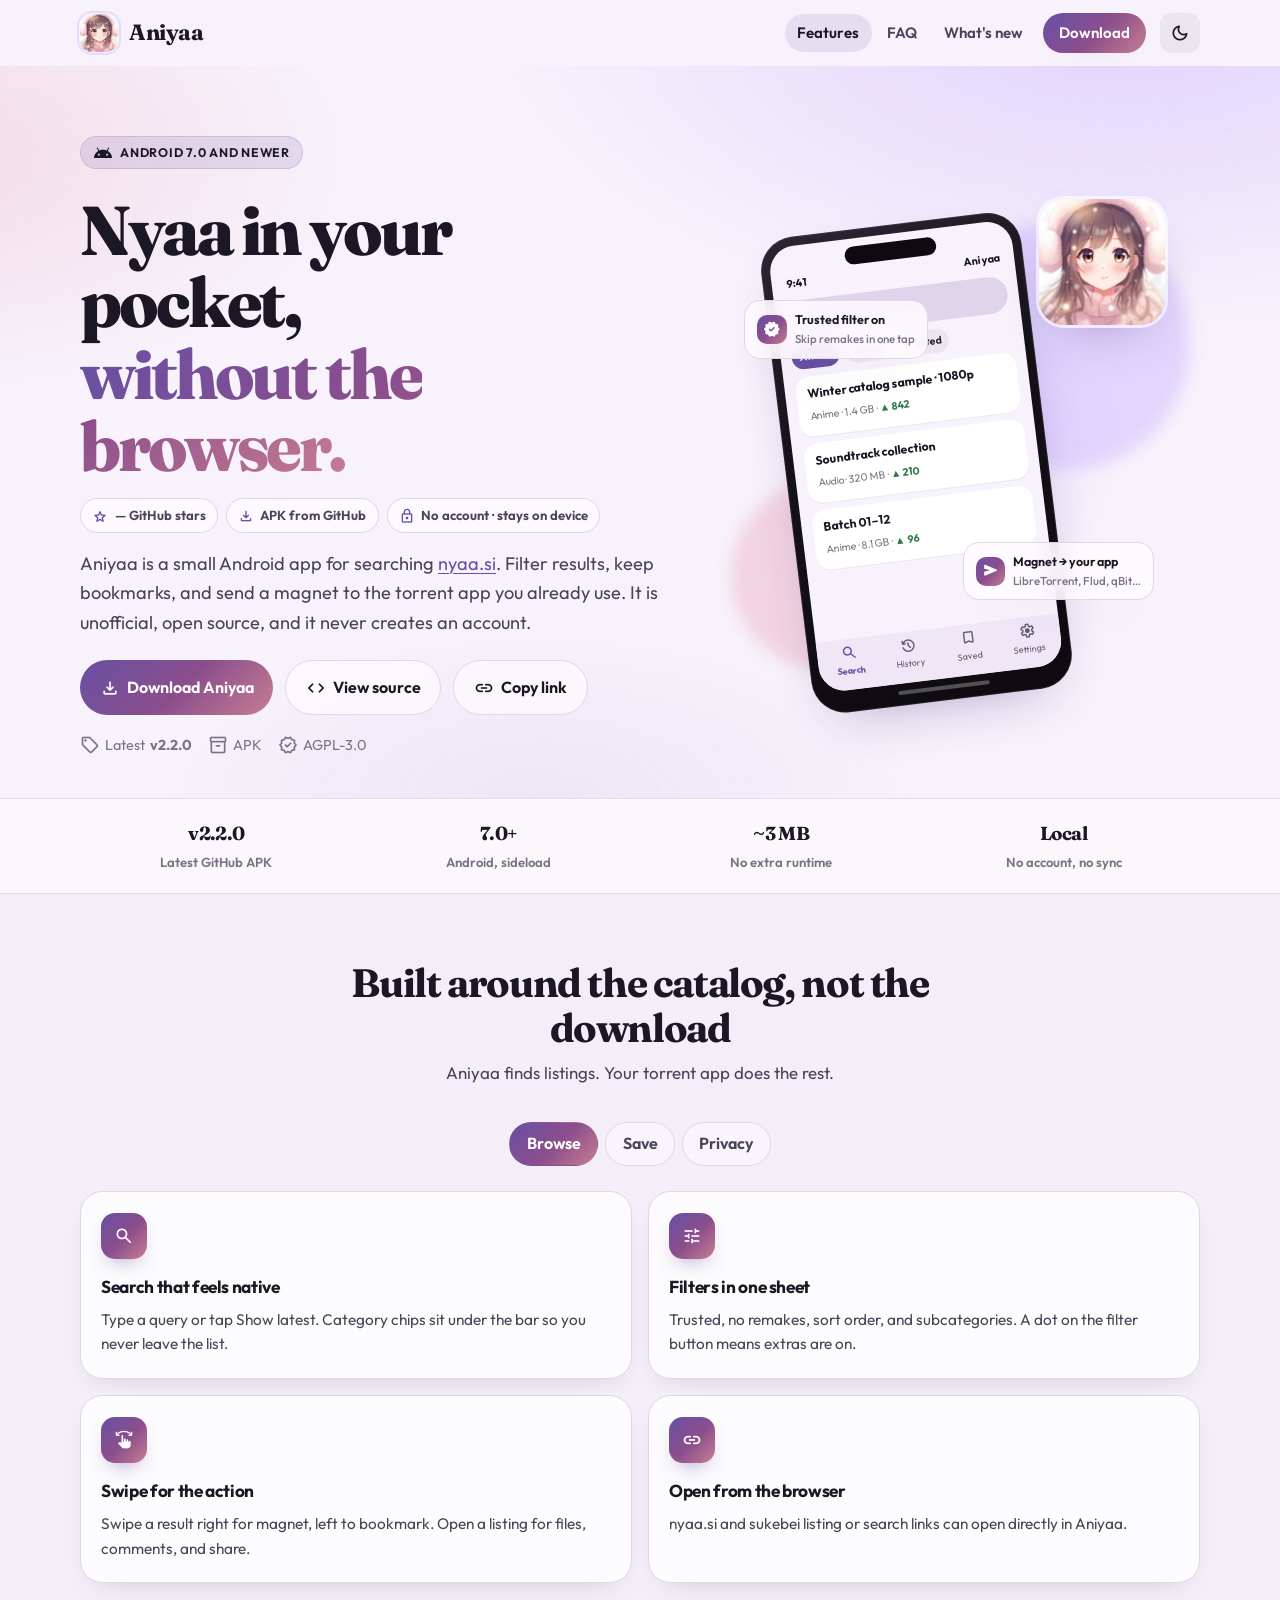
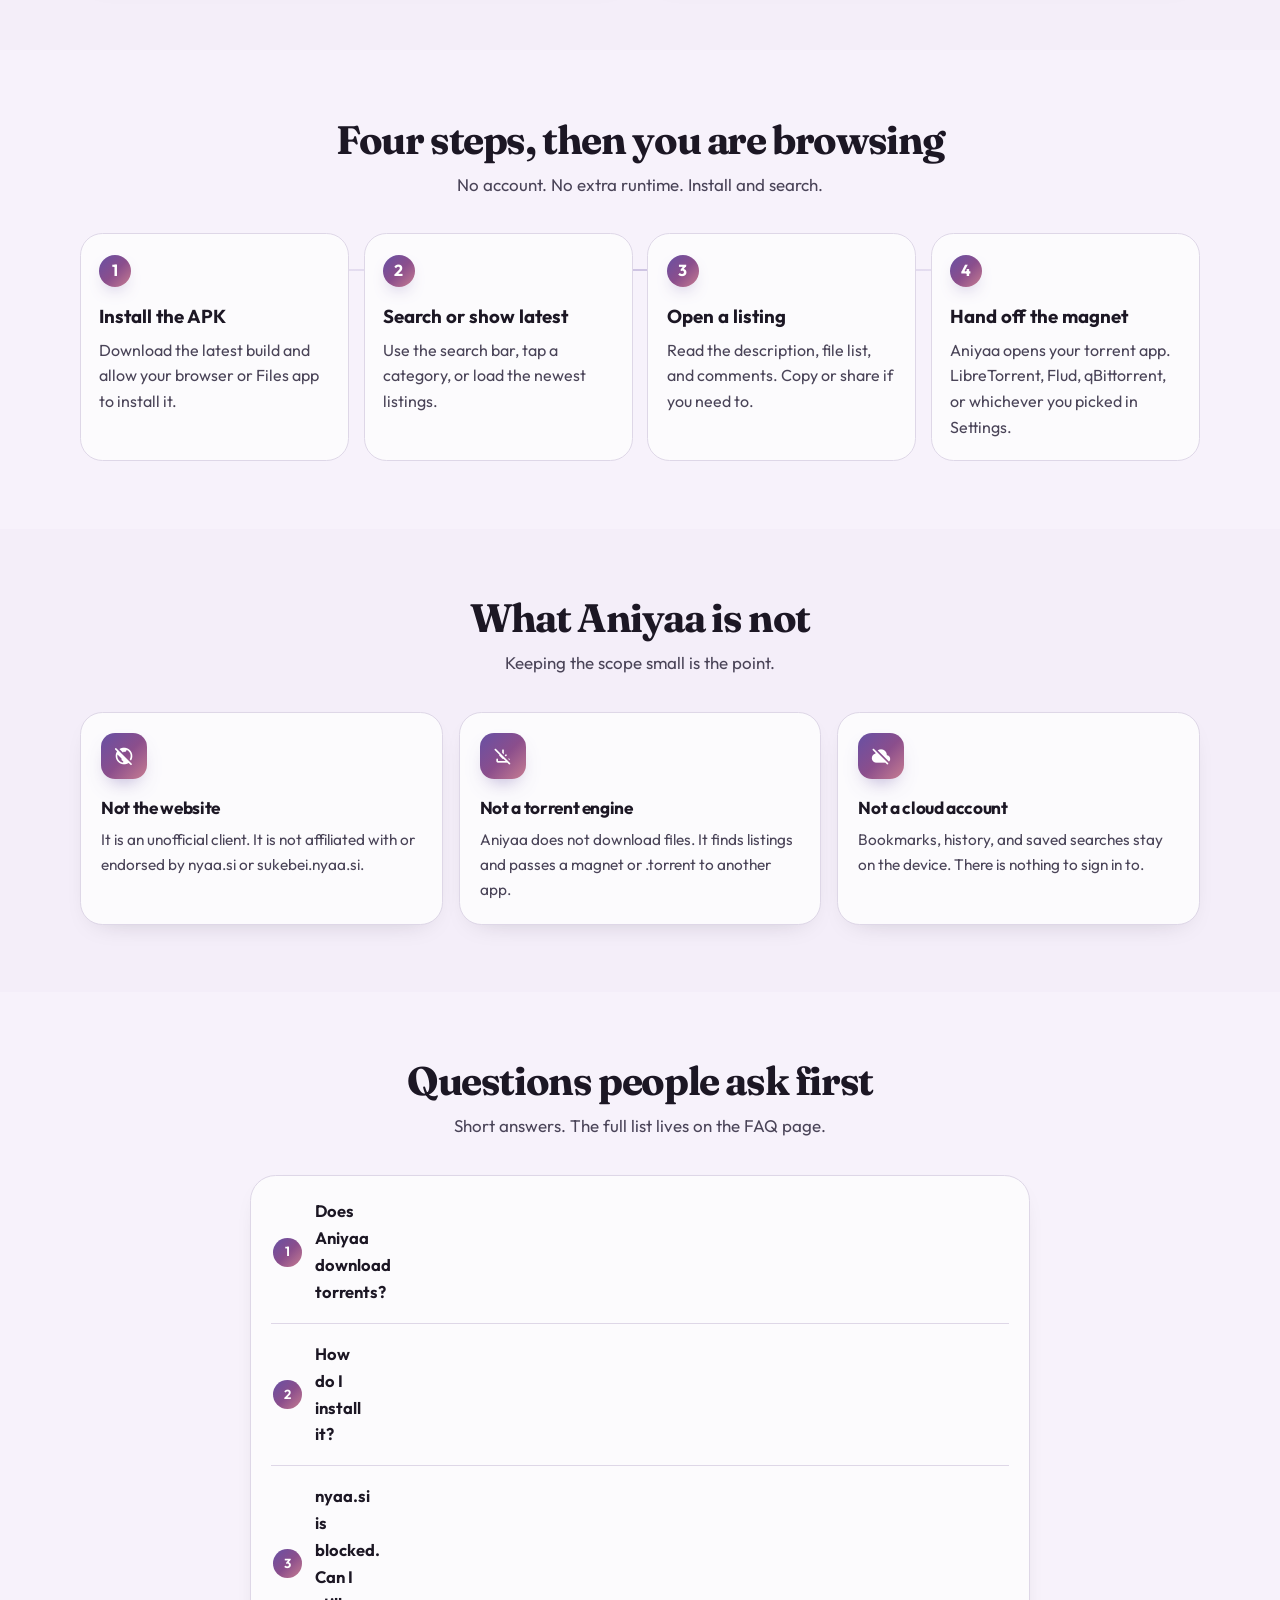
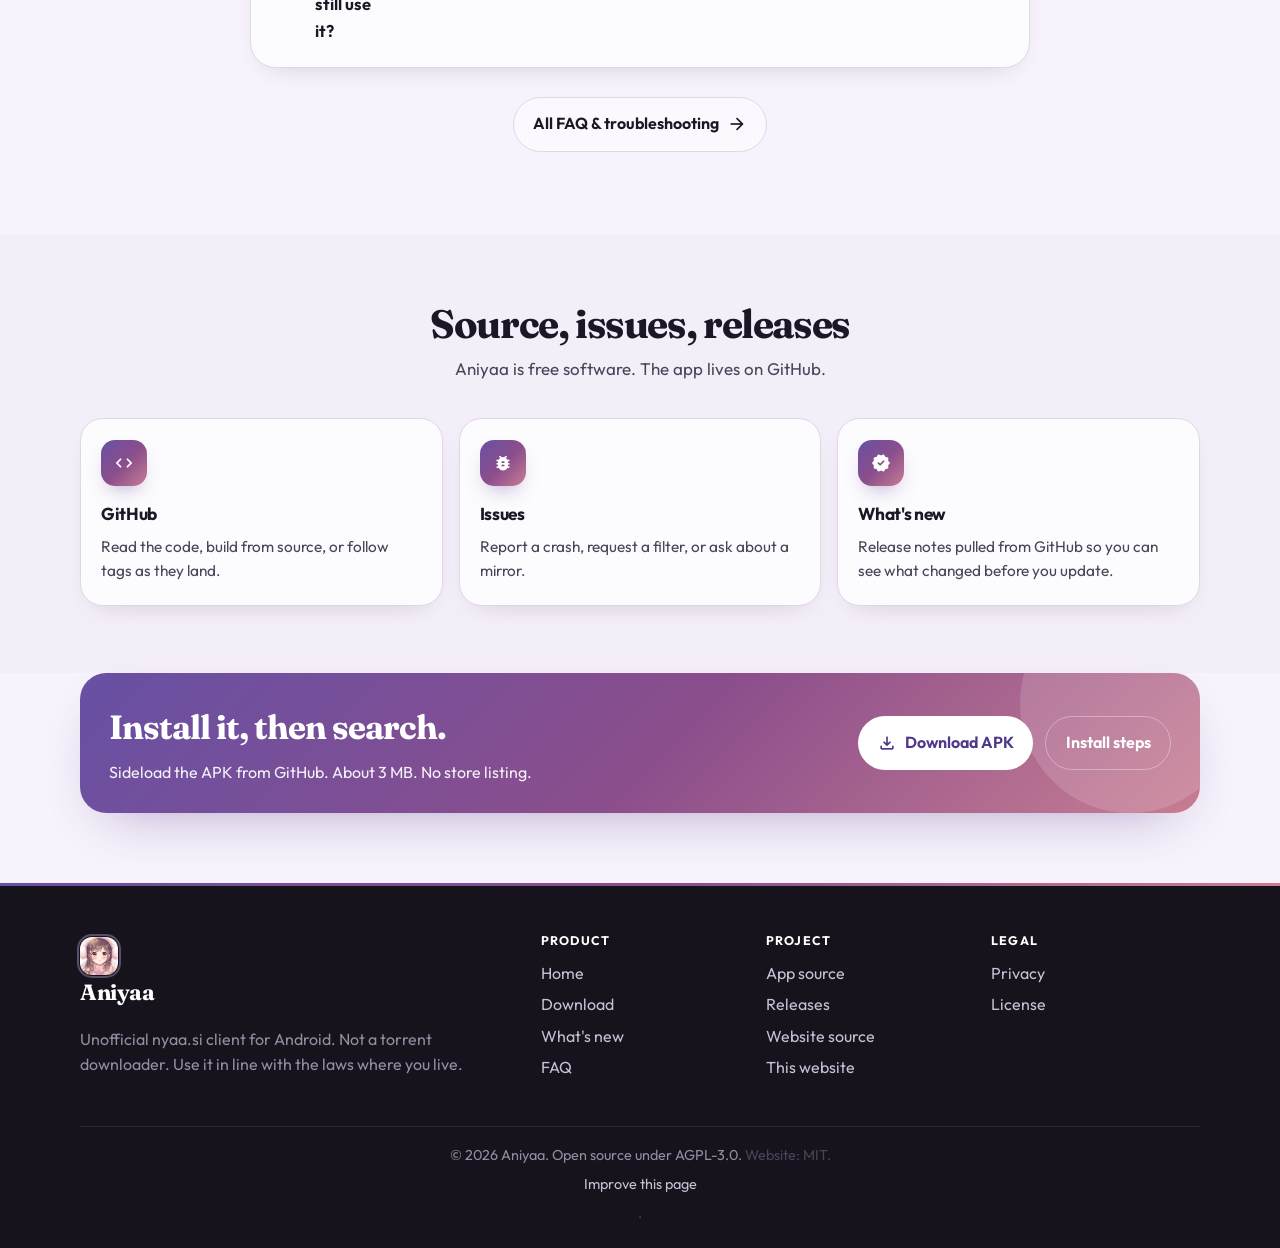
==== commit 31b47727: "Polish site UX: hero badges, toasts, deep-links, faster releases, SEO - Visual: scroll progress, toa" ====
--- a/index.html
+++ b/index.html
@@ -9,15 +9,27 @@
   <meta property="og:title" content="Aniyaa">
   <meta property="og:description" content="Search nyaa.si from your Android phone. Not a torrent client — just a faster catalog.">
   <meta property="og:image" content="https://aniyaa.pages.dev/images/logo.png">
+  <meta property="og:image:alt" content="Aniyaa app icon">
   <meta property="og:type" content="website">
+  <meta property="og:url" content="https://aniyaa.pages.dev/">
+  <meta name="twitter:card" content="summary">
+  <meta name="twitter:title" content="Aniyaa — Search nyaa.si from your Android phone">
+  <meta name="twitter:description" content="Filter results, keep bookmarks, and hand magnets to the torrent app you already use. Unofficial. Open source.">
+  <meta name="twitter:image" content="https://aniyaa.pages.dev/images/logo.png">
   <link rel="canonical" href="https://aniyaa.pages.dev/">
   <link rel="icon" type="image/png" href="favicon.png">
   <link rel="apple-touch-icon" href="images/apple-touch-icon.png">
   <link rel="manifest" href="site.webmanifest">
+  <link rel="preconnect" href="https://fonts.googleapis.com">
+  <link rel="preconnect" href="https://fonts.gstatic.com" crossorigin>
+  <script type="application/ld+json">
+  {"@context":"https://schema.org","@type":"SoftwareApplication","name":"Aniyaa","operatingSystem":"Android 7.0+","applicationCategory":"UtilitiesApplication","offers":{"@type":"Offer","price":"0"},"license":"https://www.gnu.org/licenses/agpl-3.0.html","downloadUrl":"https://github.com/Nova420k/Aniyaa/releases/latest","softwareHelp":"https://aniyaa.pages.dev/faq"}
+  </script>
   <script src="js/theme-preload.js"></script>
   <link rel="stylesheet" href="css/styles.css">
 </head>
 <body>
+  <div class="scroll-progress" aria-hidden="true"><span data-scroll-progress></span></div>
   <a class="skip-link" href="#main">Skip to content</a>
 
   <header class="nav">
@@ -49,7 +61,7 @@
       <a href="/faq"><span class="material-symbols-rounded">help</span> FAQ</a>
       <a href="/changelog"><span class="material-symbols-rounded">new_releases</span> What's new</a>
       <a href="/download"><span class="material-symbols-rounded">download</span> Download</a>
-      <a href="https://github.com/Gourab0002/Aniyaa" target="_blank" rel="noopener"><span class="material-symbols-rounded">code</span> Source</a>
+      <a href="https://github.com/Nova420k/Aniyaa" target="_blank" rel="noopener"><span class="material-symbols-rounded">code</span> Source</a>
     </nav>
   </div>
 
@@ -62,20 +74,29 @@
             Android 7.0 and newer
           </p>
           <h1>Nyaa in your pocket,<br> <span class="gradient-text">without the browser.</span></h1>
+          <div class="hero-badges" aria-label="Highlights">
+            <span class="hero-badge"><span class="material-symbols-rounded">star</span><span><span data-github-stars>—</span> GitHub stars</span></span>
+            <span class="hero-badge"><span class="material-symbols-rounded">download</span><span data-release-downloads>APK from GitHub</span></span>
+            <span class="hero-badge"><span class="material-symbols-rounded">lock</span>No account · stays on device</span>
+          </div>
           <p class="lede">
             Aniyaa is a small Android app for searching <a href="https://nyaa.si" target="_blank" rel="noopener">nyaa.si</a>.
             Filter results, keep bookmarks, and send a magnet to the torrent app you already use.
             It is unofficial, open source, and it never creates an account.
           </p>
           <div class="hero-actions">
-            <a class="btn btn-primary" data-release-href href="https://github.com/Gourab0002/Aniyaa/releases/latest">
+            <a class="btn btn-primary" data-release-href href="https://github.com/Nova420k/Aniyaa/releases/latest">
               <span class="material-symbols-rounded">download</span>
               Download Aniyaa
             </a>
-            <a class="btn btn-ghost" href="https://github.com/Gourab0002/Aniyaa" target="_blank" rel="noopener">
+            <a class="btn btn-ghost" href="https://github.com/Nova420k/Aniyaa" target="_blank" rel="noopener">
               <span class="material-symbols-rounded">code</span>
               View source
             </a>
+            <button class="btn btn-ghost" type="button" data-copy="APK_URL" data-copy-apk aria-label="Copy APK download link">
+              <span class="material-symbols-rounded">link</span>
+              <span data-copy-label>Copy link</span>
+            </button>
           </div>
           <div class="meta-row">
             <span><span class="material-symbols-rounded">sell</span> Latest <strong data-release-tag>v2.2.0</strong></span>
@@ -88,7 +109,15 @@
           <div class="orb orb-a"></div>
           <div class="orb orb-b"></div>
           <div class="hero-stage">
-            <img class="mascot" src="images/logo.png" alt="Aniyaa mascot">
+            <div class="float-card float-a" aria-hidden="true">
+              <span class="material-symbols-rounded">verified</span>
+              <span>Trusted filter on<small>Skip remakes in one tap</small></span>
+            </div>
+            <div class="float-card float-b" aria-hidden="true">
+              <span class="material-symbols-rounded">send</span>
+              <span>Magnet → your app<small>LibreTorrent, Flud, qBit…</small></span>
+            </div>
+            <img class="mascot" src="images/logo.png" alt="Aniyaa mascot" loading="eager" decoding="async" fetchpriority="high">
             <div class="device" aria-hidden="true">
               <div class="device-screen">
                 <div class="device-notch"></div>
@@ -157,12 +186,12 @@
         </div>
 
         <div class="tabs" role="tablist" aria-label="Feature groups">
-          <button class="tab is-active" type="button" role="tab" aria-selected="true" data-feature-tab="browse">Browse</button>
-          <button class="tab" type="button" role="tab" aria-selected="false" data-feature-tab="save">Save</button>
-          <button class="tab" type="button" role="tab" aria-selected="false" data-feature-tab="privacy">Privacy</button>
-        </div>
-
-        <div class="panel is-active" data-feature-panel="browse" role="tabpanel">
+          <button class="tab is-active" type="button" role="tab" id="tab-browse" aria-controls="panel-browse" aria-selected="true" data-feature-tab="browse">Browse</button>
+          <button class="tab" type="button" role="tab" id="tab-save" aria-controls="panel-save" aria-selected="false" tabindex="-1" data-feature-tab="save">Save</button>
+          <button class="tab" type="button" role="tab" id="tab-privacy" aria-controls="panel-privacy" aria-selected="false" tabindex="-1" data-feature-tab="privacy">Privacy</button>
+        </div>
+
+        <div class="panel is-active" id="panel-browse" data-feature-panel="browse" role="tabpanel" aria-labelledby="tab-browse">
           <div class="cards">
             <article class="card" data-reveal>
               <div class="icon-blob"><span class="material-symbols-rounded">search</span></div>
@@ -187,7 +216,7 @@
           </div>
         </div>
 
-        <div class="panel" data-feature-panel="save" role="tabpanel" hidden>
+        <div class="panel" id="panel-save" data-feature-panel="save" role="tabpanel" aria-labelledby="tab-save" hidden>
           <div class="cards">
             <article class="card">
               <div class="icon-blob"><span class="material-symbols-rounded">bookmark</span></div>
@@ -212,7 +241,7 @@
           </div>
         </div>
 
-        <div class="panel" data-feature-panel="privacy" role="tabpanel" hidden>
+        <div class="panel" id="panel-privacy" data-feature-panel="privacy" role="tabpanel" aria-labelledby="tab-privacy" hidden>
           <div class="cards">
             <article class="card">
               <div class="icon-blob"><span class="material-symbols-rounded">lock</span></div>
@@ -348,12 +377,12 @@
           <p>Aniyaa is free software. The app lives on GitHub.</p>
         </div>
         <div class="community">
-          <a class="card" href="https://github.com/Gourab0002/Aniyaa" target="_blank" rel="noopener" data-reveal>
+          <a class="card" href="https://github.com/Nova420k/Aniyaa" target="_blank" rel="noopener" data-reveal>
             <div class="icon-blob"><span class="material-symbols-rounded">code</span></div>
             <h3>GitHub</h3>
             <p>Read the code, build from source, or follow tags as they land.</p>
           </a>
-          <a class="card" href="https://github.com/Gourab0002/Aniyaa/issues" target="_blank" rel="noopener" data-reveal style="--delay:80ms">
+          <a class="card" href="https://github.com/Nova420k/Aniyaa/issues" target="_blank" rel="noopener" data-reveal style="--delay:80ms">
             <div class="icon-blob"><span class="material-symbols-rounded">bug_report</span></div>
             <h3>Issues</h3>
             <p>Report a crash, request a filter, or ask about a mirror.</p>
@@ -375,7 +404,7 @@
             <p>Sideload the APK from GitHub. About 3 MB. No store listing.</p>
           </div>
           <div class="hero-actions">
-            <a class="btn btn-primary" data-release-href href="https://github.com/Gourab0002/Aniyaa/releases/latest">
+            <a class="btn btn-primary" data-release-href href="https://github.com/Nova420k/Aniyaa/releases/latest">
               <span class="material-symbols-rounded">download</span>
               Download APK
             </a>
@@ -390,7 +419,7 @@
     <div class="wrap footer-grid">
       <div>
         <a class="brand" href="/">
-          <img src="images/logo.png" alt="" width="36" height="36">
+          <img src="images/logo.png" alt="" width="36" height="36" loading="lazy" decoding="async">
           <span>Aniyaa</span>
         </a>
         <p>Unofficial nyaa.si client for Android. Not a torrent downloader. Use it in line with the laws where you live.</p>
@@ -405,29 +434,31 @@
         </div>
         <div>
           <h4>Project</h4>
-          <a href="https://github.com/Gourab0002/Aniyaa" target="_blank" rel="noopener">App source</a>
-          <a href="https://github.com/Gourab0002/Aniyaa/releases" target="_blank" rel="noopener">Releases</a>
+          <a href="https://github.com/Nova420k/Aniyaa" target="_blank" rel="noopener">App source</a>
+          <a href="https://github.com/Nova420k/Aniyaa/releases" target="_blank" rel="noopener">Releases</a>
+          <a href="https://github.com/Nova420k/Aniyaa-website" target="_blank" rel="noopener">Website source</a>
           <a href="https://aniyaa.pages.dev">This website</a>
         </div>
         <div>
           <h4>Legal</h4>
           <a href="/privacy">Privacy</a>
-          <a href="https://github.com/Gourab0002/Aniyaa/blob/main/LICENSE" target="_blank" rel="noopener">License</a>
+          <a href="https://github.com/Nova420k/Aniyaa/blob/main/LICENSE" target="_blank" rel="noopener">License</a>
         </div>
       </div>
     </div>
     <div class="wrap footer-bottom">
-      © <span data-year>2026</span> Aniyaa. Open source under AGPL-3.0.
+      © <span data-year>2026</span> Aniyaa. Open source under AGPL-3.0. <span class="muted">Website: MIT. <a href="https://github.com/Nova420k/Aniyaa-website" target="_blank" rel="noopener">Improve this page</a>.</span>
     </div>
   </footer>
 
+  <div class="toast-stack" data-toast-stack aria-live="polite"></div>
   <button class="scroll-top" type="button" data-scroll-top aria-label="Back to top">
     <span class="material-symbols-rounded">arrow_upward</span>
   </button>
 
-  <script src="js/config.js"></script>
-  <script src="js/theme.js"></script>
-  <script src="js/release.js"></script>
-  <script src="js/site.js"></script>
+  <script src="js/config.js" defer></script>
+  <script src="js/theme.js" defer></script>
+  <script src="js/release.js" defer></script>
+  <script src="js/site.js" defer></script>
 </body>
 </html>
--- a/css/styles.css
+++ b/css/styles.css
@@ -1,5 +1,5 @@
 @import url("https://fonts.googleapis.com/css2?family=Fraunces:opsz,wght@9..144,500;9..144,650;9..144,800&family=Outfit:wght@400;500;600;700&display=swap");
-@import url("https://fonts.googleapis.com/css2?family=Material+Symbols+Rounded:opsz,wght,FILL,GRAD@24,400,0,0&icon_names=18_up_rating,android,apk_install,arrow_forward,arrow_upward,auto_awesome,backup,bookmark,bug_report,calendar_month,check_circle,close,cloud_off,code,dark_mode,download,expand_more,file_download_off,help,history,install_mobile,inventory_2,light_mode,link,lock,menu,new_releases,notifications,palette,public_off,qr_code_2,search,search_off,sell,settings,shield,smartphone,swipe,tune,verified,visibility_off&display=block");
+@import url("https://fonts.googleapis.com/css2?family=Material+Symbols+Rounded:opsz,wght,FILL,GRAD@24,400,0,0&icon_names=18_up_rating,android,apk_install,arrow_forward,arrow_upward,auto_awesome,backup,bookmark,bug_report,calendar_month,check_circle,close,cloud_off,code,dark_mode,download,expand_more,file_download_off,help,history,install_mobile,inventory_2,light_mode,link,lock,menu,new_releases,notifications,palette,public_off,qr_code_2,search,search_off,sell,send,settings,shield,smartphone,star,swipe,tune,verified,visibility_off&display=block");
 
 :root {
   --font-sans: "Outfit", "Segoe UI", sans-serif;
@@ -131,7 +131,8 @@
 }
 
 :focus-visible {
-  outline: none;
+  outline: 2px solid color-mix(in srgb, var(--primary) 70%, transparent);
+  outline-offset: 2px;
   box-shadow: var(--ring);
 }
 
@@ -1597,7 +1598,420 @@
   }
 
   .mascot,
-  .orb {
+  .orb,
+  .float-card,
+  .hero-stage::before {
     animation: none;
   }
 }
+
+/* ---------- Site polish: progress, toast, hero extras, skeletons ---------- */
+
+.scroll-progress {
+  position: fixed;
+  top: 0;
+  left: 0;
+  height: 3px;
+  width: 100%;
+  z-index: 60;
+  background: transparent;
+  pointer-events: none;
+}
+
+.scroll-progress > span {
+  display: block;
+  height: 100%;
+  width: 100%;
+  transform-origin: 0 50%;
+  transform: scaleX(0);
+  background: var(--gradient);
+}
+
+.toast-stack {
+  position: fixed;
+  left: 50%;
+  bottom: 1.2rem;
+  transform: translateX(-50%);
+  z-index: 70;
+  display: flex;
+  flex-direction: column;
+  gap: 0.5rem;
+  align-items: center;
+  pointer-events: none;
+  width: min(480px, calc(100% - 2rem));
+}
+
+.toast {
+  pointer-events: auto;
+  display: flex;
+  align-items: center;
+  gap: 0.55rem;
+  background: var(--bg-elevated);
+  color: var(--text);
+  border: 1px solid var(--border);
+  border-radius: 999px;
+  padding: 0.6rem 1rem;
+  box-shadow: var(--shadow);
+  font-weight: 600;
+  font-size: 0.92rem;
+  opacity: 0;
+  transform: translateY(10px);
+  transition: opacity 200ms ease, transform 200ms ease;
+  max-width: 100%;
+}
+
+.toast.is-visible {
+  opacity: 1;
+  transform: none;
+}
+
+.toast .material-symbols-rounded {
+  color: var(--ok);
+}
+
+.copy-btn {
+  display: inline-flex;
+  align-items: center;
+  gap: 0.35rem;
+  border: 1px solid var(--border);
+  background: color-mix(in srgb, var(--bg-elevated) 70%, transparent);
+  color: var(--text-muted);
+  border-radius: 999px;
+  padding: 0.32rem 0.7rem;
+  font-size: 0.82rem;
+  font-weight: 650;
+  cursor: pointer;
+  transition: var(--ease);
+}
+
+.copy-btn:hover {
+  color: var(--text);
+  border-color: color-mix(in srgb, var(--primary) 40%, var(--border));
+}
+
+.copy-btn .material-symbols-rounded {
+  font-size: 1rem;
+}
+
+.hero-badges {
+  display: flex;
+  flex-wrap: wrap;
+  gap: 0.5rem;
+  margin: 0 0 1rem;
+}
+
+.hero-badge {
+  display: inline-flex;
+  align-items: center;
+  gap: 0.4rem;
+  font-size: 0.82rem;
+  font-weight: 650;
+  color: var(--text-muted);
+  background: color-mix(in srgb, var(--bg-elevated) 72%, transparent);
+  border: 1px solid var(--border);
+  border-radius: 999px;
+  padding: 0.34rem 0.7rem;
+  backdrop-filter: blur(8px);
+}
+
+.hero-badge .material-symbols-rounded {
+  font-size: 1rem;
+  color: var(--primary);
+}
+
+.hero-stage::before {
+  content: "";
+  position: absolute;
+  inset: 12% 8%;
+  background: radial-gradient(closest-side, color-mix(in srgb, var(--lilac) 38%, transparent), transparent);
+  filter: blur(10px);
+  animation: drift 8s ease-in-out infinite;
+  pointer-events: none;
+}
+
+.float-card {
+  position: absolute;
+  z-index: 2;
+  display: flex;
+  align-items: center;
+  gap: 0.5rem;
+  background: color-mix(in srgb, var(--bg-elevated) 88%, transparent);
+  border: 1px solid var(--border);
+  border-radius: 1rem;
+  padding: 0.55rem 0.75rem;
+  box-shadow: var(--shadow);
+  font-size: 0.78rem;
+  font-weight: 650;
+  backdrop-filter: blur(10px);
+  animation: floaty 7s ease-in-out infinite;
+  max-width: 210px;
+}
+
+.float-card small {
+  display: block;
+  font-weight: 500;
+  color: var(--text-faint);
+  font-size: 0.72rem;
+}
+
+.float-card .material-symbols-rounded {
+  font-variation-settings: "FILL" 1, "wght" 400, "GRAD" 0, "opsz" 24;
+  color: #fff;
+  background: var(--gradient);
+  border-radius: 10px;
+  padding: 0.35rem;
+  font-size: 1.1rem;
+  width: auto;
+  height: auto;
+}
+
+.float-a {
+  left: -6px;
+  top: 22%;
+}
+
+.float-b {
+  right: -4px;
+  bottom: 18%;
+  animation-delay: -3.2s;
+}
+
+.device {
+  animation: device-in 700ms cubic-bezier(0.2, 0.8, 0.2, 1) both;
+}
+
+@keyframes device-in {
+  from {
+    opacity: 0;
+    transform: rotate(-7deg) translate(-36px, 28px) scale(0.97);
+  }
+  to {
+    opacity: 1;
+    transform: rotate(-7deg) translate(-36px, 18px) scale(1);
+  }
+}
+
+.skeleton {
+  border-radius: var(--radius);
+  border: 1px solid var(--border);
+  background: var(--card);
+  padding: 1.1rem 1.2rem;
+  margin-bottom: 1rem;
+  overflow: hidden;
+  position: relative;
+}
+
+.skeleton-bar {
+  height: 0.85rem;
+  border-radius: 999px;
+  background: linear-gradient(90deg, color-mix(in srgb, var(--text) 8%, transparent), color-mix(in srgb, var(--text) 16%, transparent), color-mix(in srgb, var(--text) 8%, transparent));
+  background-size: 200% 100%;
+  animation: shimmer 1.3s linear infinite;
+  margin: 0.55rem 0;
+}
+
+@keyframes shimmer {
+  from {
+    background-position: 200% 0;
+  }
+  to {
+    background-position: -200% 0;
+  }
+}
+
+mark {
+  background: color-mix(in srgb, var(--lilac) 65%, white);
+  color: var(--ink);
+  border-radius: 0.25rem;
+  padding: 0 0.2rem;
+}
+
+[data-theme="dark"] mark {
+  background: color-mix(in srgb, var(--violet) 65%, black);
+  color: #fff;
+}
+
+.search-meta {
+  display: flex;
+  align-items: center;
+  justify-content: center;
+  gap: 0.6rem;
+  margin-top: 0.8rem;
+  font-size: 0.88rem;
+  color: var(--text-faint);
+  min-height: 1.4em;
+}
+
+.search-meta kbd {
+  font-family: inherit;
+  font-size: 0.75rem;
+  border: 1px solid var(--border);
+  border-bottom-width: 2px;
+  border-radius: 0.4rem;
+  padding: 0.05rem 0.4rem;
+  background: var(--bg-elevated);
+  color: var(--text-muted);
+}
+
+.release-assets {
+  display: flex;
+  flex-wrap: wrap;
+  gap: 0.5rem;
+  margin-top: 0.9rem;
+}
+
+.asset-pill {
+  display: inline-flex;
+  align-items: center;
+  gap: 0.4rem;
+  font-size: 0.82rem;
+  font-weight: 600;
+  border: 1px solid var(--border);
+  border-radius: 999px;
+  padding: 0.3rem 0.65rem;
+  color: var(--text-muted);
+  background: color-mix(in srgb, var(--bg-elevated) 60%, transparent);
+  text-decoration: none;
+}
+
+.asset-pill:hover {
+  color: var(--text);
+  border-color: color-mix(in srgb, var(--primary) 40%, var(--border));
+}
+
+.release-actions {
+  display: flex;
+  gap: 0.5rem;
+  align-items: center;
+  flex-shrink: 0;
+}
+
+.icon-btn-sm {
+  width: 38px;
+  height: 38px;
+  border-radius: 12px;
+}
+
+.steps::before {
+  content: "";
+  position: absolute;
+  top: 2.2rem;
+  left: 1rem;
+  right: 1rem;
+  height: 2px;
+  background: linear-gradient(90deg, transparent, color-mix(in srgb, var(--primary) 28%, transparent), transparent);
+  pointer-events: none;
+}
+
+.step {
+  z-index: 1;
+}
+
+.platform-hint {
+  display: none;
+  align-items: flex-start;
+  gap: 0.6rem;
+  margin-top: 1rem;
+  font-size: 0.92rem;
+}
+
+.platform-hint.is-visible {
+  display: flex;
+}
+
+.platform-hint .material-symbols-rounded {
+  color: var(--primary);
+  margin-top: 0.15rem;
+}
+
+.faq-link-btn {
+  margin-left: 0.2rem;
+  opacity: 0;
+  border: 0;
+  background: transparent;
+  color: var(--text-faint);
+  cursor: pointer;
+  border-radius: 8px;
+  padding: 0.25rem;
+  display: grid;
+  place-items: center;
+  flex-shrink: 0;
+}
+
+.faq-link-btn:hover {
+  color: var(--primary);
+  background: color-mix(in srgb, var(--primary) 10%, transparent);
+}
+
+.faq-item:hover .faq-link-btn,
+.faq-link-btn:focus-visible {
+  opacity: 1;
+}
+
+.faq-item.is-highlighted {
+  background: color-mix(in srgb, var(--primary) 8%, transparent);
+  border-radius: 0.8rem;
+}
+
+.nav-links a:focus-visible,
+.drawer-panel a:focus-visible,
+.btn:focus-visible {
+  outline: 2px solid color-mix(in srgb, var(--primary) 70%, transparent);
+  outline-offset: 2px;
+}
+
+::selection {
+  background: color-mix(in srgb, var(--lilac) 58%, white);
+  color: var(--ink);
+}
+
+@media (max-width: 760px) {
+  .float-card {
+    display: none;
+  }
+
+  .steps::before {
+    display: none;
+  }
+
+  .device {
+    animation: none;
+    transform: none;
+  }
+
+  .release-card-head {
+    flex-direction: column;
+  }
+
+  .release-actions {
+    width: 100%;
+  }
+
+  .release-actions .btn {
+    flex: 1;
+  }
+}
+
+@media print {
+  .nav,
+  .drawer,
+  .scroll-progress,
+  .scroll-top,
+  .toast-stack,
+  .cta-band,
+  .hero-art {
+    display: none !important;
+  }
+
+  body {
+    background: #fff;
+    color: #000;
+  }
+
+  .card,
+  .release-card,
+  .faq-shell {
+    box-shadow: none;
+    break-inside: avoid;
+  }
+}
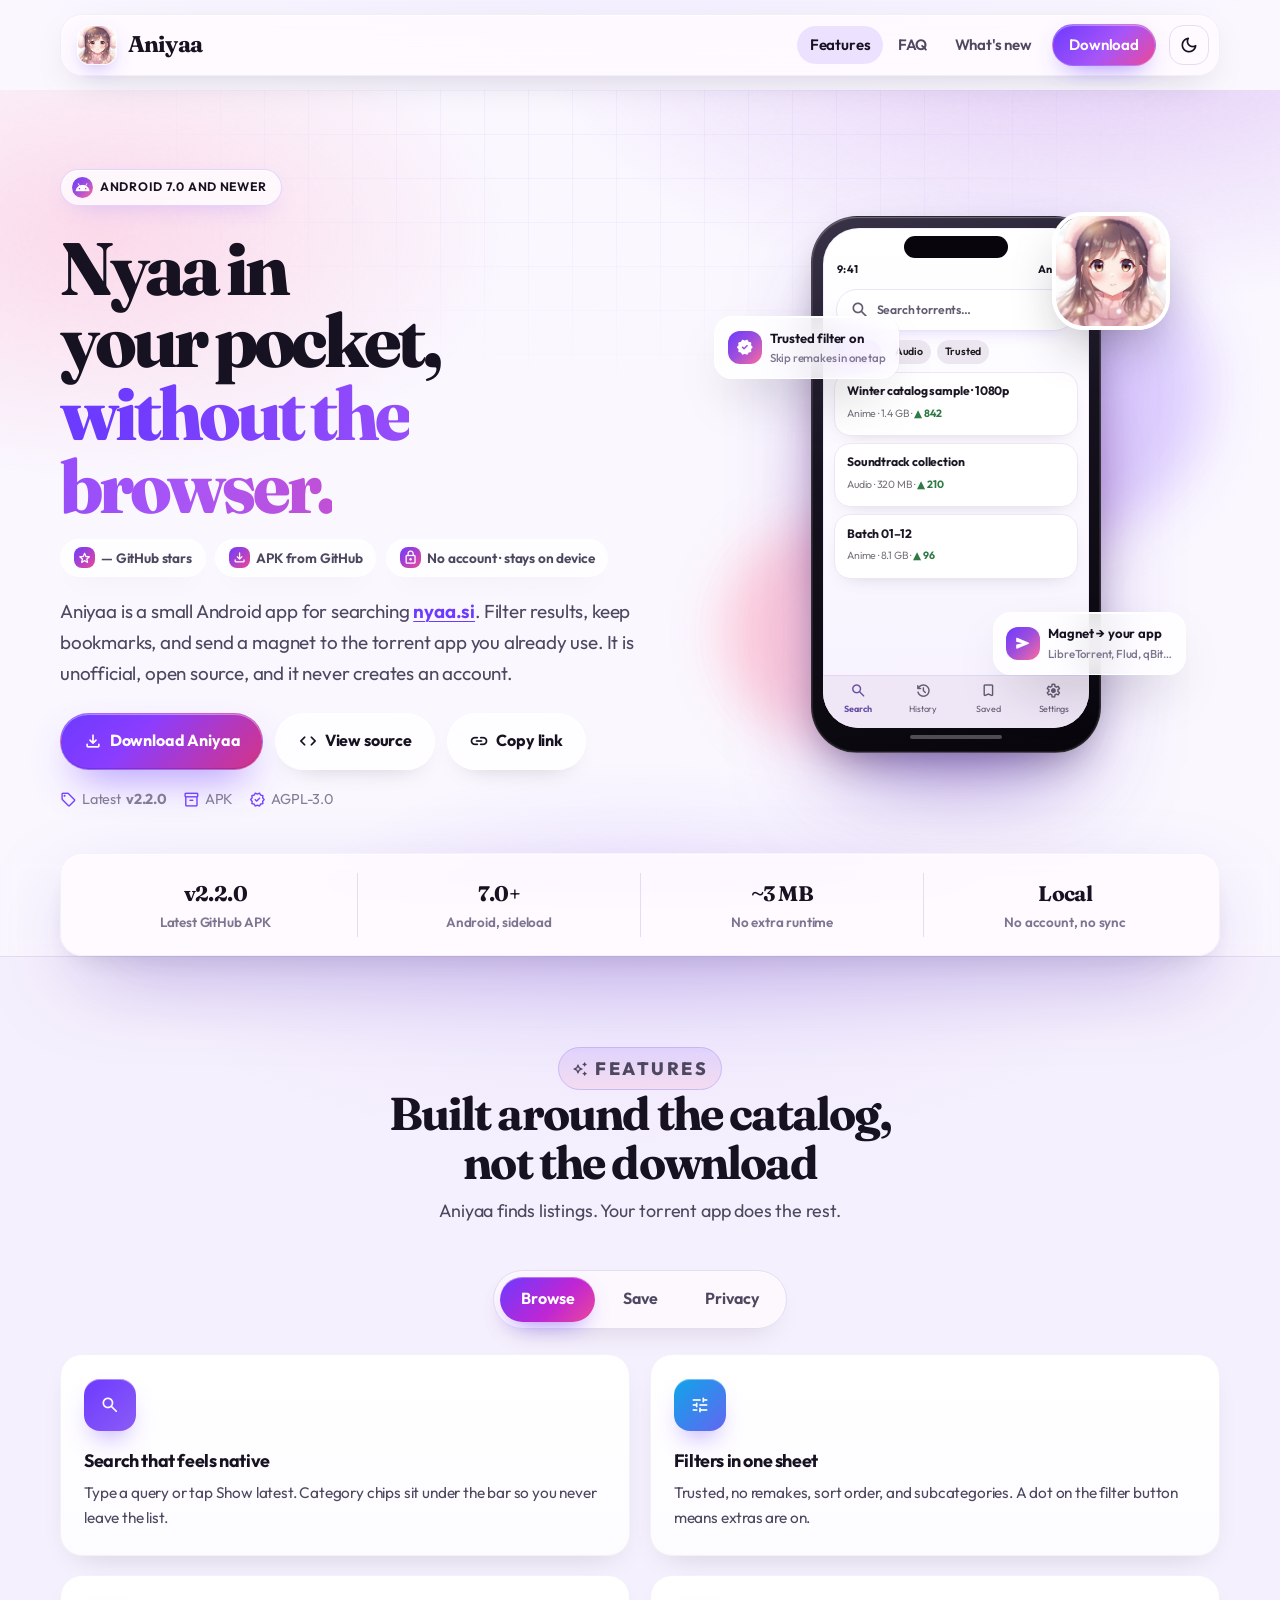
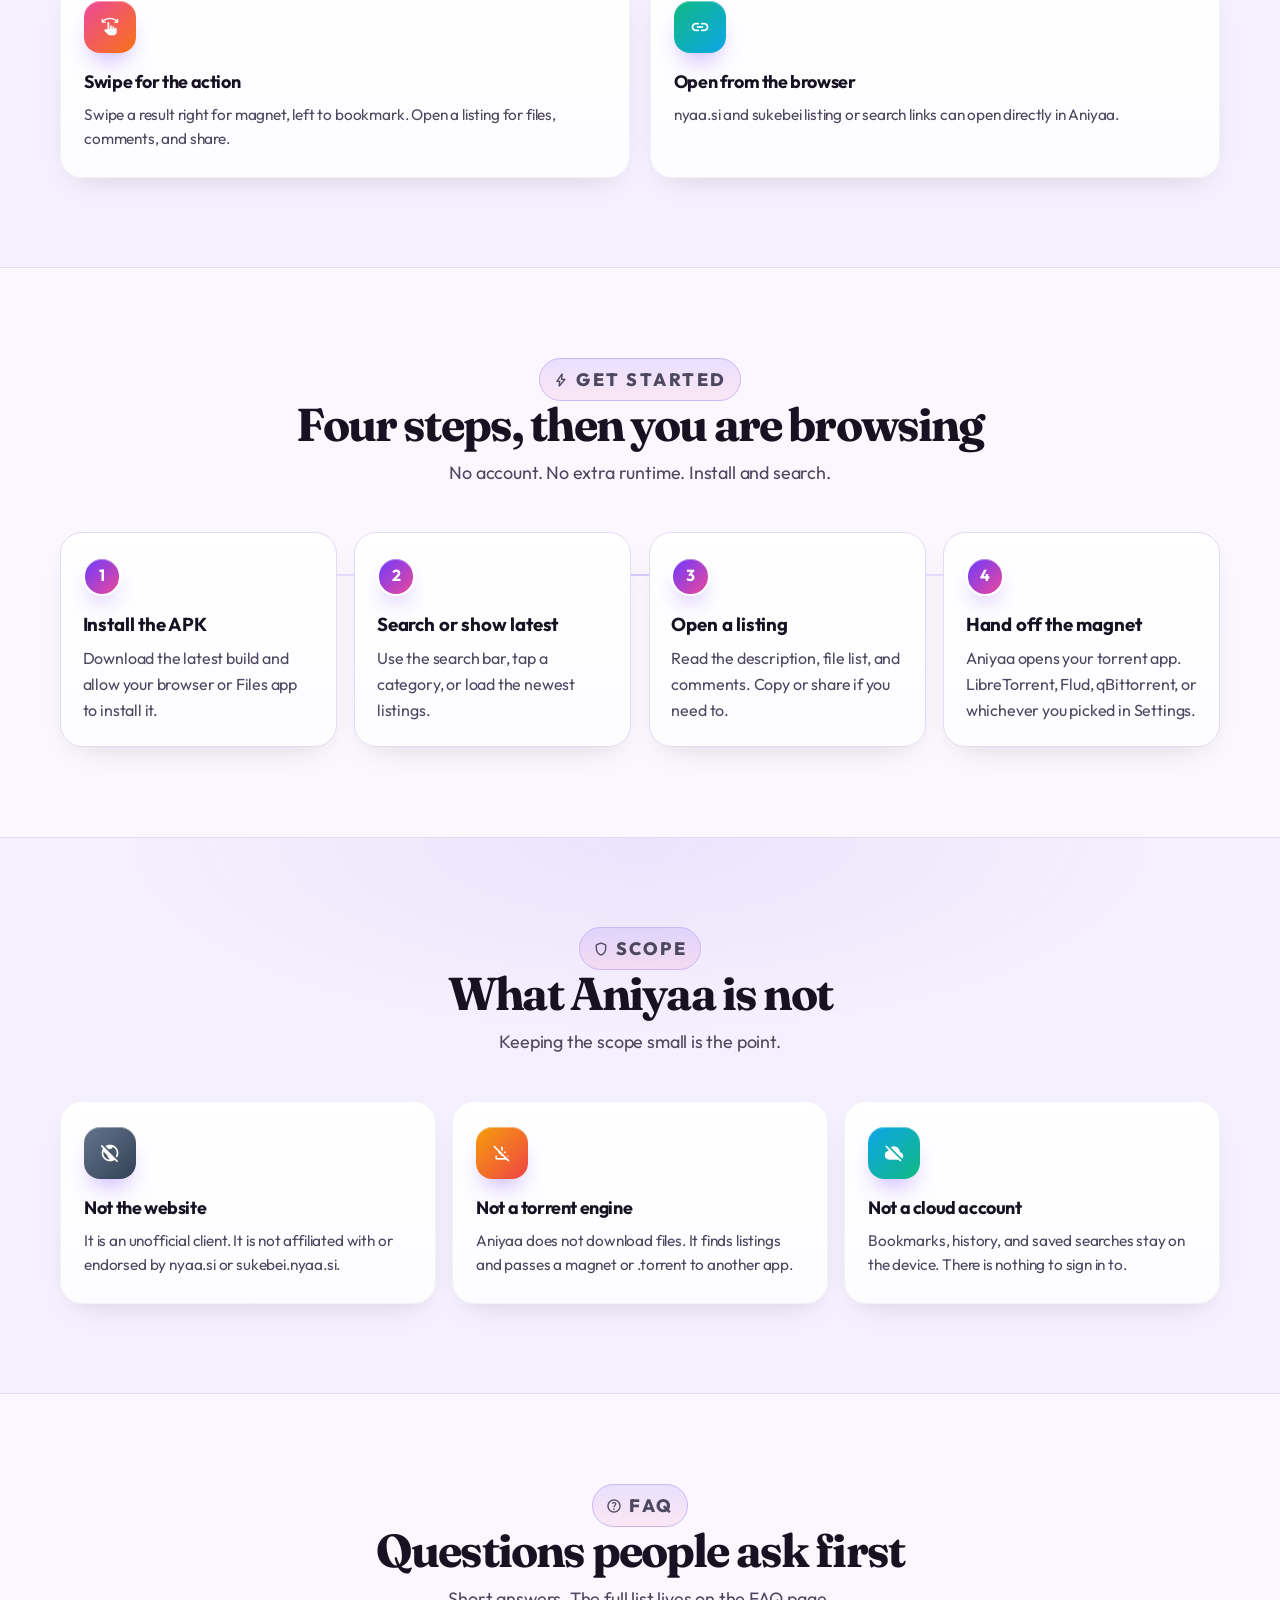
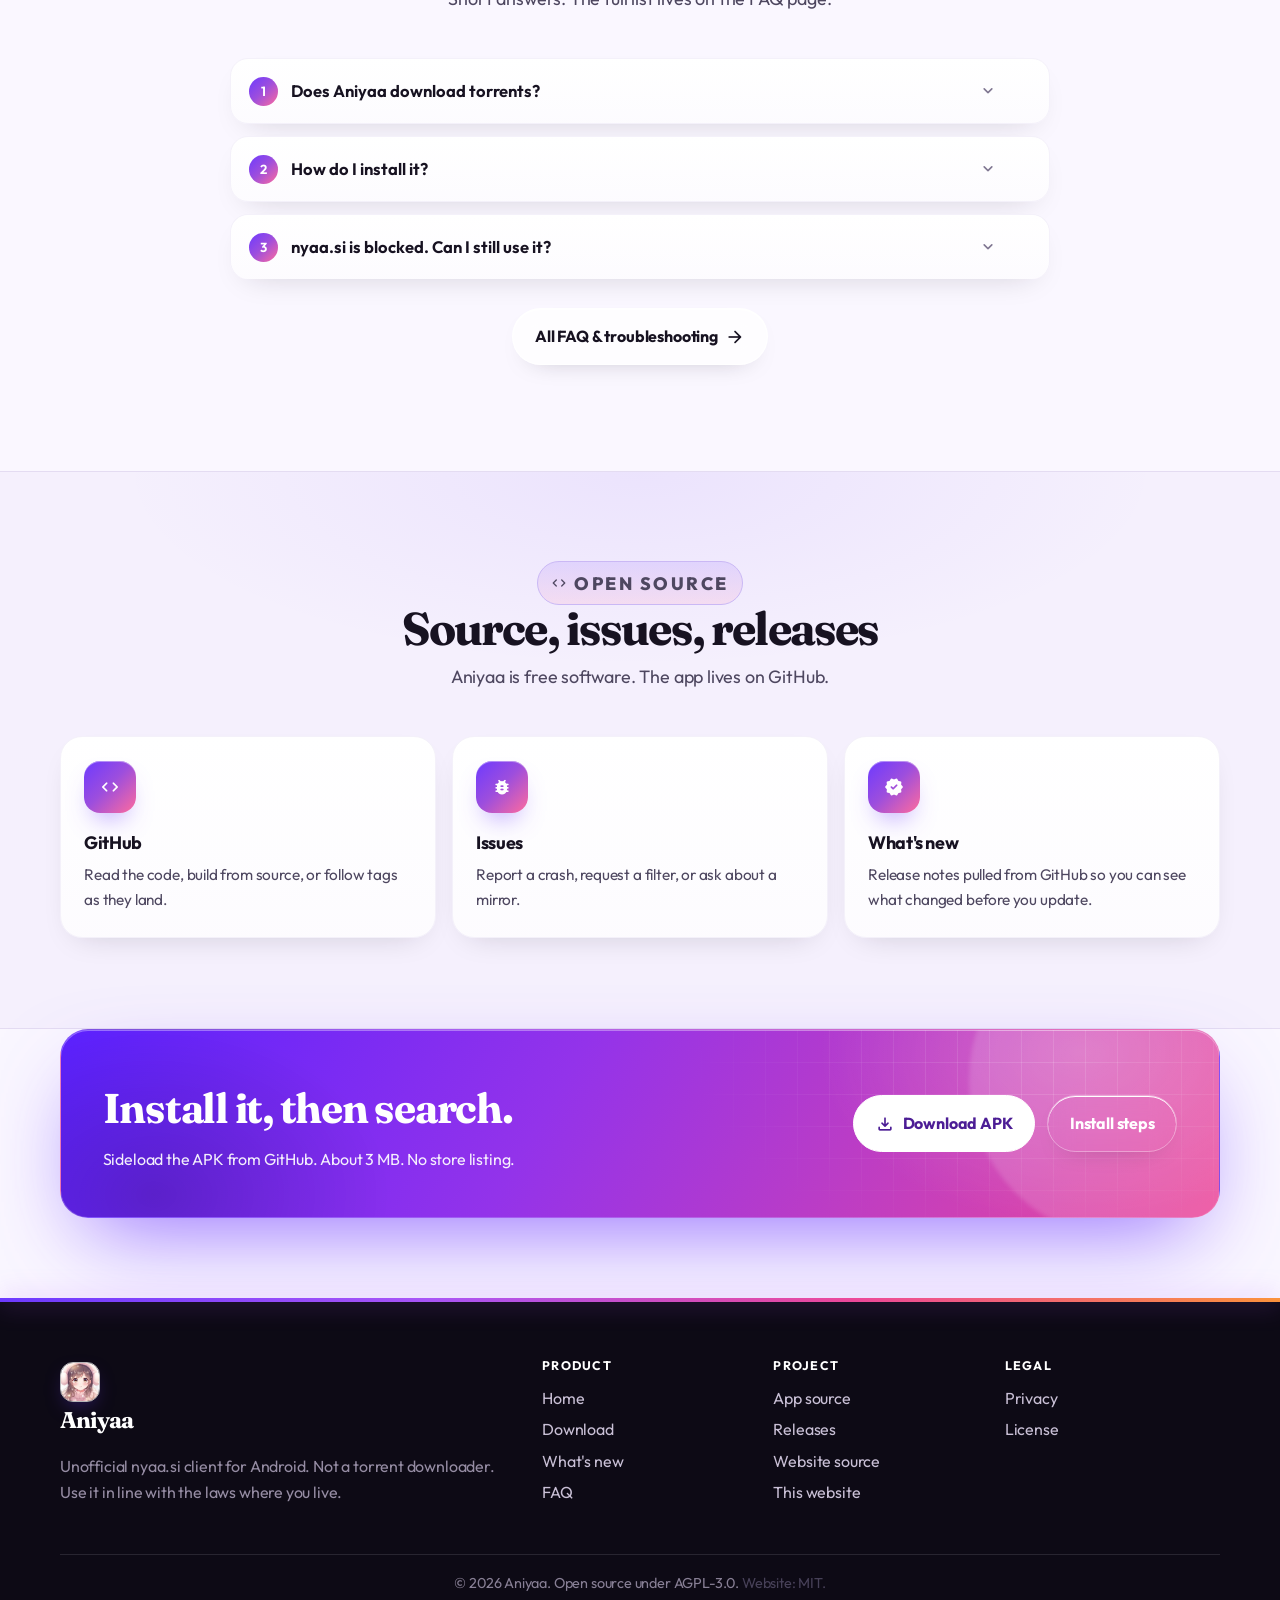
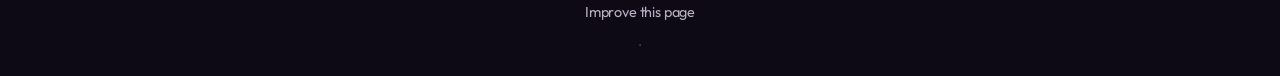
==== commit 548b2303: "Overhaul site visuals: floating nav, hero mesh, glass cards, premium CTA" ====
--- a/index.html
+++ b/index.html
@@ -181,6 +181,7 @@
     <section class="section section-muted" id="features">
       <div class="wrap">
         <div class="section-head">
+          <p class="eyebrow"><span class="material-symbols-rounded">auto_awesome</span> Features</p>
           <h2>Built around the catalog, not the download</h2>
           <p>Aniyaa finds listings. Your torrent app does the rest.</p>
         </div>
@@ -271,6 +272,7 @@
     <section class="section" id="how">
       <div class="wrap">
         <div class="section-head" data-reveal>
+          <p class="eyebrow"><span class="material-symbols-rounded">bolt</span> Get started</p>
           <h2>Four steps, then you are browsing</h2>
           <p>No account. No extra runtime. Install and search.</p>
         </div>
@@ -298,6 +300,7 @@
     <section class="section section-muted">
       <div class="wrap">
         <div class="section-head" data-reveal>
+          <p class="eyebrow"><span class="material-symbols-rounded">shield</span> Scope</p>
           <h2>What Aniyaa is not</h2>
           <p>Keeping the scope small is the point.</p>
         </div>
@@ -324,6 +327,7 @@
     <section class="section" id="faq">
       <div class="wrap">
         <div class="section-head" data-reveal>
+          <p class="eyebrow"><span class="material-symbols-rounded">help</span> FAQ</p>
           <h2>Questions people ask first</h2>
           <p>Short answers. The full list lives on the FAQ page.</p>
         </div>
@@ -373,6 +377,7 @@
     <section class="section section-muted" id="community">
       <div class="wrap">
         <div class="section-head" data-reveal>
+          <p class="eyebrow"><span class="material-symbols-rounded">code</span> Open source</p>
           <h2>Source, issues, releases</h2>
           <p>Aniyaa is free software. The app lives on GitHub.</p>
         </div>
--- a/css/styles.css
+++ b/css/styles.css
@@ -1,66 +1,80 @@
 @import url("https://fonts.googleapis.com/css2?family=Fraunces:opsz,wght@9..144,500;9..144,650;9..144,800&family=Outfit:wght@400;500;600;700&display=swap");
-@import url("https://fonts.googleapis.com/css2?family=Material+Symbols+Rounded:opsz,wght,FILL,GRAD@24,400,0,0&icon_names=18_up_rating,android,apk_install,arrow_forward,arrow_upward,auto_awesome,backup,bookmark,bug_report,calendar_month,check_circle,close,cloud_off,code,dark_mode,download,expand_more,file_download_off,help,history,install_mobile,inventory_2,light_mode,link,lock,menu,new_releases,notifications,palette,public_off,qr_code_2,search,search_off,sell,send,settings,shield,smartphone,star,swipe,tune,verified,visibility_off&display=block");
+@import url("https://fonts.googleapis.com/css2?family=Material+Symbols+Rounded:opsz,wght,FILL,GRAD@24,400,0,0&icon_names=18_up_rating,android,apk_install,arrow_forward,arrow_upward,auto_awesome,backup,bolt,bookmark,bug_report,calendar_month,check_circle,close,cloud_off,code,dark_mode,download,expand_more,file_download_off,help,history,install_mobile,inventory_2,light_mode,link,lock,menu,new_releases,notifications,palette,public_off,qr_code_2,search,search_off,sell,send,settings,shield,smartphone,star,swipe,tune,verified,visibility_off&display=block");
 
 :root {
-  --font-sans: "Outfit", "Segoe UI", sans-serif;
+  --font-sans: "Outfit", "Segoe UI", system-ui, -apple-system, sans-serif;
   --font-display: "Fraunces", "Georgia", serif;
 
-  --violet: #6750a4;
-  --violet-deep: #4f378b;
+  --violet: #6d3aff;
+  --violet-deep: #4a1fc4;
+  --violet-ink: #2d1b63;
   --lilac: #d0bcff;
-  --blush: #efb8c8;
-  --mist: #f7f2fb;
-  --petal: #efe6f6;
-  --ink: #1c1724;
-  --ink-soft: #4a4458;
-  --line: #d4cbe0;
+  --blush: #ffb3c7;
+  --peach: #ffcf99;
+  --mint: #9be8c1;
+  --mist: #faf7ff;
+  --petal: #efe6fb;
+  --ink: #171221;
+  --ink-soft: #4e4760;
+  --line: #ddd2ee;
 
   --bg: var(--mist);
   --bg-elevated: #fffbff;
-  --bg-muted: color-mix(in srgb, var(--petal) 70%, white);
+  --bg-muted: color-mix(in srgb, var(--petal) 62%, white);
   --bg-hero: radial-gradient(1100px 560px at 88% -8%, rgba(208, 188, 255, 0.62), transparent 58%),
     radial-gradient(820px 460px at -6% 12%, rgba(239, 184, 200, 0.42), transparent 52%),
     radial-gradient(640px 280px at 42% 100%, rgba(103, 80, 164, 0.08), transparent 60%),
     var(--mist);
   --text: var(--ink);
   --text-muted: var(--ink-soft);
-  --text-faint: #7a7386;
-  --border: color-mix(in srgb, var(--line) 76%, white);
-  --shadow: 0 22px 56px -28px rgba(79, 55, 139, 0.48);
-  --shadow-soft: 0 10px 28px -18px rgba(28, 23, 36, 0.28);
+  --text-faint: #7e7590;
+  --border: color-mix(in srgb, var(--line) 78%, white);
+  --border-strong: color-mix(in srgb, var(--violet) 26%, var(--line));
+  --shadow: 0 24px 64px -24px rgba(88, 48, 180, 0.5), 0 2px 8px -2px rgba(23, 18, 33, 0.08);
+  --shadow-soft: 0 12px 32px -18px rgba(23, 18, 33, 0.22);
+  --shadow-lg: 0 32px 88px -28px rgba(88, 48, 180, 0.55), 0 12px 32px -16px rgba(23, 18, 33, 0.18);
   --primary: var(--violet);
   --primary-contrast: #fff;
-  --accent: #9a5480;
-  --gradient: linear-gradient(135deg, #6750a4 0%, #8b4e8c 52%, #c77d92 100%);
+  --accent: #b23a7a;
+  --gradient: linear-gradient(135deg, #6d3aff 0%, #9d4edd 48%, #ff6b9d 100%);
+  --gradient-soft: linear-gradient(135deg, rgba(109,58,255,.14), rgba(255,107,157,.14));
+  --glass: color-mix(in srgb, white 72%, transparent);
   --nav-bg: color-mix(in srgb, var(--mist) 72%, transparent);
-  --card: color-mix(in srgb, white 82%, var(--petal));
+  --card: color-mix(in srgb, white 86%, var(--petal));
+  --card-solid: #ffffff;
   --ok: #2f7a45;
   --warn: #9a6700;
   --radius: 1.4rem;
+  --radius-lg: 1.9rem;
   --nav-h: 4.15rem;
   --ease: 220ms cubic-bezier(0.2, 0.8, 0.2, 1);
+  --ease-spring: 420ms cubic-bezier(0.16, 1, 0.3, 1);
   --ring: 0 0 0 3px color-mix(in srgb, var(--primary) 32%, transparent);
 }
 
 [data-theme="dark"] {
-  --bg: #120f18;
-  --bg-elevated: #1c1924;
-  --bg-muted: #17141e;
-  --bg-hero: radial-gradient(980px 520px at 92% -18%, rgba(103, 80, 164, 0.42), transparent 56%),
-    radial-gradient(760px 420px at -4% 4%, rgba(154, 84, 128, 0.26), transparent 50%),
-    radial-gradient(520px 240px at 50% 110%, rgba(208, 188, 255, 0.08), transparent 55%),
-    #120f18;
-  --text: #f0eaf8;
-  --text-muted: #c9c0d6;
-  --text-faint: #958ca3;
-  --border: color-mix(in srgb, #5a5268 70%, #1c1924);
-  --shadow: 0 26px 60px -26px rgba(0, 0, 0, 0.78);
-  --shadow-soft: 0 12px 32px -20px rgba(0, 0, 0, 0.7);
-  --primary: #d4c2ff;
+  --bg: #0c0a14;
+  --bg-elevated: #1a1626;
+  --bg-muted: #12101b;
+  --bg-hero: radial-gradient(980px 520px at 92% -18%, rgba(109, 58, 255, 0.5), transparent 56%),
+    radial-gradient(760px 420px at -4% 4%, rgba(255, 107, 157, 0.22), transparent 50%),
+    radial-gradient(520px 240px at 50% 110%, rgba(208, 188, 255, 0.1), transparent 55%),
+    #0c0a14;
+  --text: #f2ecff;
+  --text-muted: #c8bdd9;
+  --text-faint: #9a8fae;
+  --border: color-mix(in srgb, #5d5472 68%, #1a1626);
+  --border-strong: color-mix(in srgb, #a78bff 34%, #2a2438);
+  --shadow: 0 28px 70px -26px rgba(0, 0, 0, 0.85);
+  --shadow-soft: 0 14px 36px -20px rgba(0, 0, 0, 0.75);
+  --shadow-lg: 0 36px 90px -28px rgba(0,0,0,.85), 0 0 0 1px rgba(167,139,255,.08);
+  --primary: #c9b3ff;
   --primary-contrast: #2d1b63;
-  --accent: #f0c0d0;
-  --nav-bg: color-mix(in srgb, #120f18 78%, transparent);
-  --card: color-mix(in srgb, #221e2b 88%, #6750a4);
+  --accent: #ff9ebb;
+  --glass: color-mix(in srgb, #1e1a2b 72%, transparent);
+  --nav-bg: color-mix(in srgb, #0c0a14 78%, transparent);
+  --card: color-mix(in srgb, #211c30 90%, #6d3aff);
+  --card-solid: #1a1626;
   --ok: #8fdd9f;
   --warn: #f0c674;
 }
@@ -891,8 +905,16 @@
   border-bottom: 0;
 }
 
-.faq-item button {
-  width: 100%;
+.faq-item-head {
+  display: flex;
+  align-items: center;
+  gap: 0.1rem;
+}
+
+.faq-item [data-faq-button] {
+  flex: 1;
+  min-width: 0;
+  width: auto;
   background: none;
   border: 0;
   color: inherit;
@@ -906,13 +928,13 @@
   font-size: 1.04rem;
 }
 
-.faq-item button .material-symbols-rounded:last-child {
+.faq-item [data-faq-button] .material-symbols-rounded:last-child {
   margin-left: auto;
   color: var(--text-faint);
   transition: transform var(--ease);
 }
 
-.faq-item.is-open button .material-symbols-rounded:last-child {
+.faq-item.is-open [data-faq-button] .material-symbols-rounded:last-child {
   transform: rotate(180deg);
 }
 
@@ -1927,6 +1949,7 @@
 .faq-link-btn {
   margin-left: 0.2rem;
   opacity: 0;
+  pointer-events: none;
   border: 0;
   background: transparent;
   color: var(--text-faint);
@@ -1946,6 +1969,14 @@
 .faq-item:hover .faq-link-btn,
 .faq-link-btn:focus-visible {
   opacity: 1;
+  pointer-events: auto;
+}
+
+@media (hover: none) {
+  .faq-link-btn {
+    opacity: 1;
+    pointer-events: auto;
+  }
 }
 
 .faq-item.is-highlighted {
@@ -2015,3 +2046,526 @@
     break-inside: avoid;
   }
 }
+
+/* ================= Visual overhaul — premium pass ================= */
+
+/* Base */
+body {
+  letter-spacing: -0.011em;
+  background:
+    radial-gradient(1200px 400px at 50% -120px, rgba(109,58,255,.08), transparent 60%),
+    var(--bg);
+}
+::selection {
+  background: #6d3aff;
+  color: #fff;
+}
+::-webkit-scrollbar { width: 11px; height: 11px; }
+::-webkit-scrollbar-thumb {
+  background: linear-gradient(180deg, #9d8cff, #ff8fb0);
+  border-radius: 999px;
+  border: 3px solid var(--bg);
+}
+::-webkit-scrollbar-track { background: transparent; }
+
+.wrap { width: min(1160px, calc(100% - 2.5rem)); }
+
+/* Eyebrow label used across sections */
+.eyebrow {
+  display: inline-flex;
+  align-items: center;
+  gap: .45rem;
+  font-size: .76rem;
+  font-weight: 800;
+  letter-spacing: .14em;
+  text-transform: uppercase;
+  color: var(--violet-deep);
+  background: linear-gradient(180deg, rgba(109,58,255,.12), rgba(255,107,157,.12));
+  border: 1px solid color-mix(in srgb, var(--violet) 22%, var(--border));
+  padding: .38rem .8rem;
+  border-radius: 999px;
+  margin: 0 0 .9rem;
+}
+[data-theme="dark"] .eyebrow { color: #d9c8ff; }
+.eyebrow .material-symbols-rounded { font-size: 1rem; }
+
+/* Floating glass nav */
+.nav {
+  background: transparent;
+  border: 0;
+  height: auto;
+  padding: .85rem 0;
+  backdrop-filter: none;
+}
+.nav-inner {
+  height: 3.9rem;
+  background: color-mix(in srgb, var(--bg-elevated) 78%, transparent);
+  backdrop-filter: blur(20px) saturate(1.4);
+  border: 1px solid color-mix(in srgb, white 55%, var(--border));
+  border-radius: 22px;
+  padding: 0 .6rem 0 1rem;
+  box-shadow: 0 12px 40px -18px rgba(23,18,33,.25), inset 0 1px 0 rgba(255,255,255,.6);
+}
+[data-theme="dark"] .nav-inner {
+  border-color: rgba(255,255,255,.09);
+  box-shadow: 0 16px 48px -18px rgba(0,0,0,.7), inset 0 1px 0 rgba(255,255,255,.06);
+}
+.nav.is-scrolled .nav-inner {
+  box-shadow: var(--shadow-lg), inset 0 1px 0 rgba(255,255,255,.6);
+  border-color: var(--border-strong);
+}
+.brand span {
+  font-size: 1.42rem;
+  letter-spacing: -0.04em;
+}
+.brand img {
+  width: 40px; height: 40px;
+  border-radius: 13px;
+  outline: 0;
+  border: 1px solid rgba(255,255,255,.7);
+  box-shadow: 0 8px 22px -10px rgba(109,58,255,.7);
+}
+.nav-links a { position: relative; }
+.nav-links a.btn-nav {
+  background: linear-gradient(135deg, #6d3aff, #a855f7 55%, #ec4899);
+  box-shadow: 0 10px 26px -12px rgba(109,58,255,.8), inset 0 1px 0 rgba(255,255,255,.35);
+  border: 1px solid rgba(255,255,255,.22);
+}
+.icon-btn {
+  border-radius: 14px;
+  border: 1px solid var(--border);
+  background: color-mix(in srgb, var(--bg-elevated) 80%, transparent);
+  box-shadow: inset 0 1px 0 rgba(255,255,255,.5);
+}
+[data-theme="dark"] .icon-btn { box-shadow: none; }
+
+/* Hero — mesh + grid + glow */
+.hero {
+  position: relative;
+  isolation: isolate;
+  background:
+    radial-gradient(900px 480px at 85% -10%, rgba(157,78,221,.28), transparent 62%),
+    radial-gradient(700px 420px at 8% 18%, rgba(255,107,157,.22), transparent 58%),
+    radial-gradient(600px 320px at 50% 108%, rgba(109,58,255,.12), transparent 62%),
+    var(--bg);
+}
+.hero::before {
+  content: "";
+  position: absolute; inset: 0;
+  background-image:
+    linear-gradient(to right, color-mix(in srgb, var(--violet) 9%, transparent) 1px, transparent 1px),
+    linear-gradient(to bottom, color-mix(in srgb, var(--violet) 9%, transparent) 1px, transparent 1px);
+  background-size: 44px 44px;
+  mask-image: radial-gradient(780px 420px at 50% 0%, black 30%, transparent 72%);
+  opacity: .55;
+  pointer-events: none;
+}
+.hero-grid {
+  grid-template-columns: 1.05fr .95fr;
+  gap: 3rem;
+  padding: 4.2rem 0 5.2rem;
+}
+.kicker {
+  background: rgba(255,255,255,.72);
+  backdrop-filter: blur(10px);
+  border: 1px solid rgba(109,58,255,.18);
+  box-shadow: 0 8px 24px -14px rgba(109,58,255,.5), inset 0 1px 0 #fff;
+  padding: .42rem .9rem .42rem .7rem;
+  font-size: .77rem;
+}
+[data-theme="dark"] .kicker {
+  background: rgba(255,255,255,.06);
+  box-shadow: none;
+}
+.kicker .material-symbols-rounded {
+  background: var(--gradient);
+  color: #fff;
+  border-radius: 999px;
+  padding: 3px;
+  font-size: .95rem;
+  width: auto; height: auto;
+}
+h1, .h1 {
+  font-size: clamp(2.9rem, 5.8vw, 4.9rem);
+  line-height: .98;
+  letter-spacing: -0.055em;
+  text-wrap: balance;
+}
+.gradient-text {
+  background: linear-gradient(100deg, #6d3aff 5%, #a855f7 38%, #ec4899 72%, #ff8a5c 105%);
+  background-size: 200% 100%;
+  -webkit-background-clip: text; background-clip: text;
+  color: transparent;
+  animation: gradient-pan 7s ease-in-out infinite;
+}
+@keyframes gradient-pan {
+  0%,100% { background-position: 0% 50%; }
+  50% { background-position: 100% 50%; }
+}
+.lede { font-size: 1.18rem; line-height: 1.65; max-width: 36rem; }
+.lede a { font-weight: 650; }
+
+.hero-badges { gap: .6rem; margin-bottom: 1.2rem; }
+.hero-badge {
+  background: rgba(255,255,255,.78);
+  backdrop-filter: blur(12px);
+  border: 1px solid rgba(255,255,255,.8);
+  box-shadow: 0 10px 28px -18px rgba(23,18,33,.35), inset 0 1px 0 #fff;
+  padding: .45rem .8rem;
+  font-size: .85rem;
+}
+[data-theme="dark"] .hero-badge {
+  background: rgba(255,255,255,.06);
+  border-color: rgba(255,255,255,.1);
+  box-shadow: none;
+}
+.hero-badge .material-symbols-rounded {
+  background: linear-gradient(135deg, #6d3aff, #ec4899);
+  color: #fff !important;
+  border-radius: 8px;
+  padding: 3px;
+  font-size: .95rem;
+  width: auto; height: auto;
+}
+
+/* Buttons — shine + lift */
+.btn { padding: .92rem 1.35rem; font-weight: 700; letter-spacing: -.01em; }
+.btn-primary {
+  position: relative; overflow: hidden;
+  background: linear-gradient(135deg, #6d3aff 0%, #8b3dff 38%, #d63384 100%);
+  box-shadow: 0 18px 42px -16px rgba(109,58,255,.75), inset 0 1px 0 rgba(255,255,255,.4), inset 0 -1px 0 rgba(0,0,0,.15);
+  border: 1px solid rgba(255,255,255,.22);
+}
+.btn-primary::after {
+  content: ""; position: absolute; inset: 0;
+  background: linear-gradient(105deg, transparent 30%, rgba(255,255,255,.38) 50%, transparent 70%);
+  transform: translateX(-110%);
+  transition: transform 700ms ease;
+}
+.btn-primary:hover::after { transform: translateX(110%); }
+.btn-primary:hover { transform: translateY(-2px) scale(1.01); box-shadow: var(--shadow-lg); }
+.btn-ghost {
+  background: rgba(255,255,255,.75);
+  backdrop-filter: blur(12px);
+  border: 1px solid rgba(255,255,255,.8);
+  box-shadow: 0 10px 28px -20px rgba(23,18,33,.4), inset 0 1px 0 #fff;
+}
+[data-theme="dark"] .btn-ghost {
+  background: rgba(255,255,255,.06);
+  border-color: rgba(255,255,255,.12);
+  box-shadow: none;
+}
+.btn-ghost:hover { transform: translateY(-2px); border-color: var(--border-strong); }
+.meta-row { opacity: .95; }
+.meta-row .material-symbols-rounded { color: var(--violet); font-size: 1.05rem; }
+
+/* Hero art — premium device */
+.hero-art { min-height: 560px; }
+.hero-stage { width: min(100%, 440px); min-height: 560px; }
+.hero-stage::before {
+  inset: 4% -4%;
+  background: radial-gradient(closest-side, rgba(139,92,246,.42), rgba(236,72,153,.18), transparent 72%);
+  filter: blur(28px);
+}
+.orb { filter: blur(26px); opacity: .9; }
+.orb-a { width: 300px; height: 300px; }
+.orb-b { width: 220px; height: 220px; }
+.mascot {
+  width: 118px; height: 118px;
+  right: 6px; top: 8px;
+  border-radius: 32px;
+  border: 4px solid #fff;
+  box-shadow: 0 24px 56px -20px rgba(23,18,33,.45);
+}
+[data-theme="dark"] .mascot { border-color: #221d31; }
+.device {
+  width: 290px;
+  background: linear-gradient(165deg, #3a3348, #16121e 42%, #08060c);
+  border-radius: 46px;
+  padding: 11px;
+  transform: none;
+  box-shadow:
+    0 48px 100px -32px rgba(88,40,180,.65),
+    0 18px 44px -18px rgba(0,0,0,.5),
+    inset 0 1px 1px rgba(255,255,255,.22),
+    inset 0 0 0 1px rgba(255,255,255,.08);
+  border: 1px solid rgba(255,255,255,.14);
+  animation: device-float 7s ease-in-out infinite;
+}
+@keyframes device-float {
+  0%,100% { transform: translateY(0) rotate(-1.2deg); }
+  50% { transform: translateY(-12px) rotate(-1.2deg); }
+}
+@keyframes device-in {
+  from { opacity: 0; transform: translateY(26px) scale(.97); }
+  to { opacity: 1; transform: translateY(0) scale(1); }
+}
+.device-screen {
+  border-radius: 36px;
+  min-height: 500px;
+  background: linear-gradient(180deg, #fff 0%, #f7f2ff 100%);
+  box-shadow: inset 0 0 0 1px rgba(109,58,255,.08);
+}
+[data-theme="dark"] .device-screen { background: linear-gradient(180deg, #1d1927, #14111d); }
+.device-notch { width: 104px; height: 22px; background: #08060c; }
+.device-search {
+  margin: .5rem .8rem .55rem;
+  background: #fff;
+  border: 1px solid #ece4f6;
+  box-shadow: 0 8px 20px -14px rgba(109,58,255,.4);
+  padding: .62rem .85rem;
+  font-weight: 600;
+}
+[data-theme="dark"] .device-search { background: #242031; border-color: #332c44; }
+.listing {
+  border: 1px solid #eee6f8;
+  box-shadow: 0 8px 20px -14px rgba(23,18,33,.25);
+  padding: .65rem .75rem;
+  border-radius: 16px;
+}
+[data-theme="dark"] .listing { border-color: #332c44; }
+.chip.on { background: linear-gradient(135deg, #6d3aff, #a855f7); box-shadow: 0 6px 16px -8px rgba(109,58,255,.7); }
+.device-bar { border-top: 1px solid rgba(109,58,255,.1); }
+
+.float-card {
+  background: rgba(255,255,255,.82);
+  backdrop-filter: blur(18px) saturate(1.3);
+  border: 1px solid rgba(255,255,255,.9);
+  box-shadow: 0 24px 56px -22px rgba(23,18,33,.4), inset 0 1px 0 #fff;
+  border-radius: 18px;
+  padding: .65rem .8rem;
+  font-size: .82rem;
+  max-width: 230px;
+}
+[data-theme="dark"] .float-card {
+  background: rgba(28,24,39,.82);
+  border-color: rgba(255,255,255,.1);
+  box-shadow: 0 24px 56px -22px rgba(0,0,0,.7);
+}
+.float-a { left: -22px; top: 20%; }
+.float-b { right: -10px; bottom: 16%; }
+.float-card .material-symbols-rounded { border-radius: 12px; padding: 8px; }
+
+/* Stats — overlapping glass */
+.stats {
+  background: transparent;
+  border: 0;
+  margin-top: -2.6rem;
+}
+.stats-row {
+  background: color-mix(in srgb, var(--bg-elevated) 82%, transparent);
+  backdrop-filter: blur(20px) saturate(1.3);
+  border: 1px solid color-mix(in srgb, white 60%, var(--border));
+  border-radius: 22px;
+  box-shadow: var(--shadow-lg), inset 0 1px 0 rgba(255,255,255,.7);
+  padding: 1.15rem .8rem;
+  gap: 0;
+}
+[data-theme="dark"] .stats-row { border-color: rgba(255,255,255,.09); box-shadow: var(--shadow-lg); }
+.stat + .stat { border-left: 1px solid var(--border); }
+.stat strong { font-size: 1.32rem; }
+.stat span { font-size: .84rem; }
+
+/* Sections */
+.section { padding: 5.6rem 0; }
+.section-muted {
+  background:
+    radial-gradient(800px 300px at 50% 0%, rgba(109,58,255,.07), transparent 65%),
+    var(--bg-muted);
+  border-block: 1px solid var(--border);
+}
+.section-head { max-width: 46rem; margin-bottom: 2.8rem; }
+.section-head h2 {
+  font-size: clamp(2rem, 3.6vw, 3rem);
+  line-height: 1.05;
+  letter-spacing: -0.04em;
+  text-wrap: balance;
+}
+.section-head p { font-size: 1.12rem; }
+
+/* Tabs */
+.tabs {
+  background: color-mix(in srgb, var(--bg-elevated) 76%, transparent);
+  border: 1px solid var(--border);
+  border-radius: 999px;
+  padding: 6px;
+  display: inline-flex;
+  box-shadow: var(--shadow-soft), inset 0 1px 0 rgba(255,255,255,.5);
+  margin-inline: auto;
+  width: auto;
+}
+.tabs { display: flex; width: fit-content; margin-inline: auto; }
+.tab { border: 0; background: transparent; padding: .6rem 1.3rem; }
+.tab.is-active {
+  background: linear-gradient(135deg, #6d3aff, #c026d3 60%, #ec4899);
+  box-shadow: 0 10px 24px -12px rgba(109,58,255,.8), inset 0 1px 0 rgba(255,255,255,.35);
+}
+
+/* Cards — bento */
+.cards { gap: 1.2rem; }
+.card {
+  position: relative;
+  background: linear-gradient(180deg, var(--card-solid), var(--card));
+  border: 1px solid color-mix(in srgb, white 60%, var(--border));
+  border-radius: 22px;
+  padding: 1.55rem 1.45rem;
+  box-shadow: var(--shadow-soft), inset 0 1px 0 rgba(255,255,255,.7);
+  overflow: hidden;
+}
+[data-theme="dark"] .card { border-color: rgba(255,255,255,.09); box-shadow: var(--shadow-soft); }
+.card::before {
+  content: ""; position: absolute; inset: 0 0 auto; height: 3px;
+  background: var(--gradient);
+  opacity: 0; transition: opacity var(--ease);
+}
+.card:hover { transform: translateY(-5px); box-shadow: var(--shadow-lg); border-color: var(--border-strong); }
+.card:hover::before { opacity: 1; }
+.icon-blob {
+  width: 52px; height: 52px;
+  border-radius: 16px;
+  box-shadow: 0 14px 28px -14px rgba(109,58,255,.8), inset 0 1px 0 rgba(255,255,255,.4);
+}
+.cards .card:nth-child(1) .icon-blob { background: linear-gradient(135deg, #6d3aff, #8b5cf6); }
+.cards .card:nth-child(2) .icon-blob { background: linear-gradient(135deg, #0ea5e9, #6366f1); }
+.cards .card:nth-child(3) .icon-blob { background: linear-gradient(135deg, #ec4899, #f97316); }
+.cards .card:nth-child(4) .icon-blob { background: linear-gradient(135deg, #10b981, #0ea5e9); }
+.card h3 { font-size: 1.12rem; letter-spacing: -.022em; }
+.card p { line-height: 1.6; }
+
+/* Steps timeline */
+.steps { gap: 1.1rem; }
+.steps::before { top: 2.6rem; opacity: .9; }
+.step {
+  border-radius: 22px;
+  background: linear-gradient(180deg, var(--card-solid), var(--card));
+  box-shadow: var(--shadow-soft), inset 0 1px 0 rgba(255,255,255,.6);
+  padding: 1.5rem 1.35rem 1.4rem;
+}
+.step::before {
+  width: 2.4rem; height: 2.4rem;
+  background: linear-gradient(135deg, #6d3aff, #ec4899);
+  box-shadow: 0 12px 24px -12px rgba(109,58,255,.9), inset 0 1px 0 rgba(255,255,255,.4);
+  border: 2px solid #fff;
+}
+[data-theme="dark"] .step::before { border-color: #1e1a2b; }
+.step:hover { transform: translateY(-5px); box-shadow: var(--shadow-lg); }
+.pillars .card:nth-child(1) .icon-blob { background: linear-gradient(135deg, #64748b, #334155); }
+.pillars .card:nth-child(2) .icon-blob { background: linear-gradient(135deg, #f59e0b, #ef4444); }
+.pillars .card:nth-child(3) .icon-blob { background: linear-gradient(135deg, #0ea5e9, #10b981); }
+
+/* FAQ — stacked cards */
+.faq-shell {
+  background: transparent;
+  border: 0;
+  box-shadow: none;
+  padding: 0;
+  max-width: 820px;
+}
+.faq-list { display: grid; gap: .75rem; max-width: none; }
+.faq-item {
+  border: 1px solid color-mix(in srgb, white 60%, var(--border));
+  background: linear-gradient(180deg, var(--card-solid), var(--card));
+  border-radius: 18px;
+  box-shadow: var(--shadow-soft);
+  transition: border-color var(--ease), box-shadow var(--ease), transform var(--ease);
+}
+.faq-item:hover { border-color: var(--border-strong); }
+.faq-item.is-open { border-color: var(--border-strong); box-shadow: var(--shadow); }
+.faq-item [data-faq-button] { padding: 1.1rem 1.15rem; }
+.faq-panel > div { padding-bottom: 1.2rem; line-height: 1.65; }
+
+/* Community */
+.community .card { text-align: left; }
+.community a.card:hover { transform: translateY(-5px) scale(1.01); }
+
+/* CTA — rich mesh */
+.cta-band { padding-bottom: 5rem; }
+.cta-inner {
+  padding: 2.8rem 2.6rem;
+  border-radius: 28px;
+  background:
+    radial-gradient(420px 280px at 88% 12%, rgba(255,255,255,.22), transparent 62%),
+    radial-gradient(380px 280px at 8% 88%, rgba(0,0,0,.18), transparent 62%),
+    linear-gradient(120deg, #5b21ff 0%, #9333ea 42%, #ec4899 100%);
+  border: 1px solid rgba(255,255,255,.22);
+  box-shadow: 0 36px 90px -28px rgba(109,58,255,.75), inset 0 1px 0 rgba(255,255,255,.35);
+}
+.cta-inner::before {
+  content: ""; position: absolute; inset: 0;
+  background-image:
+    linear-gradient(rgba(255,255,255,.14) 1px, transparent 1px),
+    linear-gradient(90deg, rgba(255,255,255,.14) 1px, transparent 1px);
+  background-size: 32px 32px;
+  mask-image: radial-gradient(500px 260px at 85% 20%, black, transparent 72%);
+  pointer-events: none;
+}
+.cta-inner::after { width: 320px; height: 320px; right: -70px; top: -110px; background: rgba(255,255,255,.14); filter: blur(2px); }
+.cta-inner h2 { font-size: clamp(1.9rem, 3.4vw, 2.6rem); }
+.cta-inner .btn-primary { background: #fff; color: #4c1d95; border-color: #fff; }
+.cta-inner .btn-primary::after { display: none; }
+
+/* Footer */
+.footer { background: #0d0a15; padding-top: 3.6rem; }
+.footer::before { height: 4px; background: linear-gradient(90deg, #6d3aff, #a855f7, #ec4899, #fb923c); box-shadow: 0 0 24px rgba(168,85,247,.6); }
+.footer-grid { gap: 2.6rem; }
+.footer a { transition: color var(--ease), transform var(--ease); }
+.footer-cols a:hover { color: #fff; transform: translateX(3px); }
+.footer-bottom { opacity: .9; }
+
+/* Inner pages */
+.page-hero { padding: 2.2rem 0 2rem; }
+main.section {
+  background:
+    radial-gradient(900px 360px at 50% -80px, rgba(109,58,255,.1), transparent 62%),
+    var(--bg);
+}
+.release-card, .qr-card, .privacy-card {
+  border-radius: 22px;
+  background: linear-gradient(180deg, var(--card-solid), var(--card));
+  box-shadow: var(--shadow-soft), inset 0 1px 0 rgba(255,255,255,.6);
+  border: 1px solid color-mix(in srgb, white 60%, var(--border));
+}
+[data-theme="dark"] .release-card, [data-theme="dark"] .qr-card, [data-theme="dark"] .privacy-card { border-color: rgba(255,255,255,.09); }
+.qr-card img { border: 1px solid #eee6f8; }
+.search-wrap input {
+  padding: .9rem 2.9rem;
+  border-radius: 18px;
+  border: 1px solid var(--border-strong);
+  box-shadow: var(--shadow-soft), inset 0 1px 0 rgba(255,255,255,.6);
+  font-size: 1rem;
+}
+.search-wrap input:focus { border-color: var(--violet); box-shadow: var(--ring); outline: none; }
+
+/* Reveal — softer + blur */
+[data-reveal] { transform: translateY(22px) scale(.985); filter: blur(6px); transition: opacity 620ms ease, transform 620ms cubic-bezier(.16,1,.3,1), filter 620ms ease; }
+[data-reveal].is-visible { transform: none; filter: none; }
+
+/* Scroll progress */
+.scroll-progress { height: 4px; }
+.scroll-progress > span { background: linear-gradient(90deg, #6d3aff, #ec4899, #fb923c); }
+
+/* Toast */
+.toast { border-radius: 16px; box-shadow: var(--shadow-lg); }
+
+/* Responsive polish */
+@media (max-width: 980px) {
+  .nav { padding: .6rem 0; }
+  .nav-inner { border-radius: 18px; }
+  .hero-grid { padding: 2.8rem 0 4rem; gap: 2.2rem; }
+  .hero-art, .hero-stage { min-height: 480px; }
+  .float-a { left: 0; }
+  .float-b { right: 0; }
+  .stats-row { border-radius: 20px; }
+  .stat + .stat { border-left: 0; border-top: 1px solid var(--border); }
+  .stats-row { gap: 0; }
+  .stat { padding: .9rem .4rem; }
+  .cta-inner { padding: 2.1rem 1.6rem; border-radius: 24px; }
+}
+@media (max-width: 760px) {
+  h1, .h1 { font-size: clamp(2.2rem, 10vw, 2.9rem); }
+  .hero-grid { padding: 1.8rem 0 3.2rem; }
+  .hero-actions .btn { flex: 1 1 100%; }
+  .device { width: min(272px, 78vw); }
+  .faq-item [data-faq-button] { font-size: .99rem; }
+  .section { padding: 3.8rem 0; }
+}
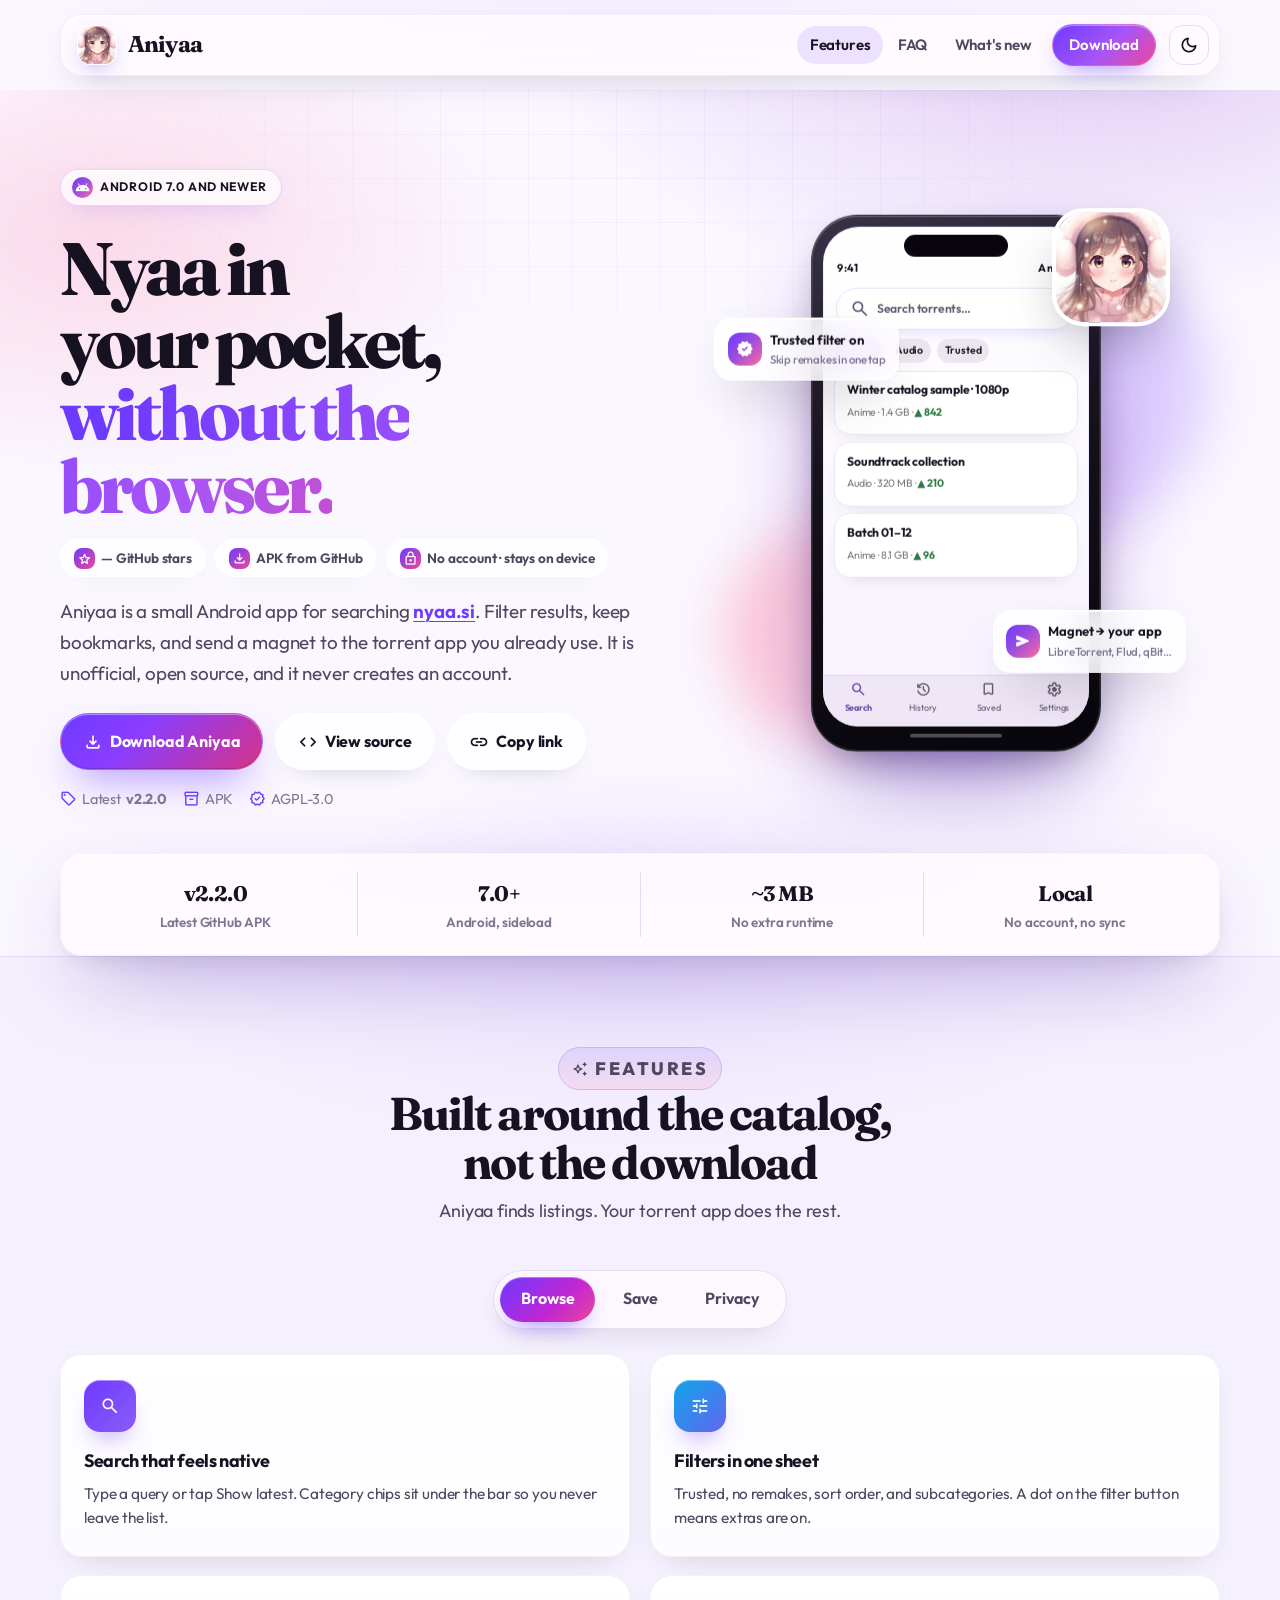
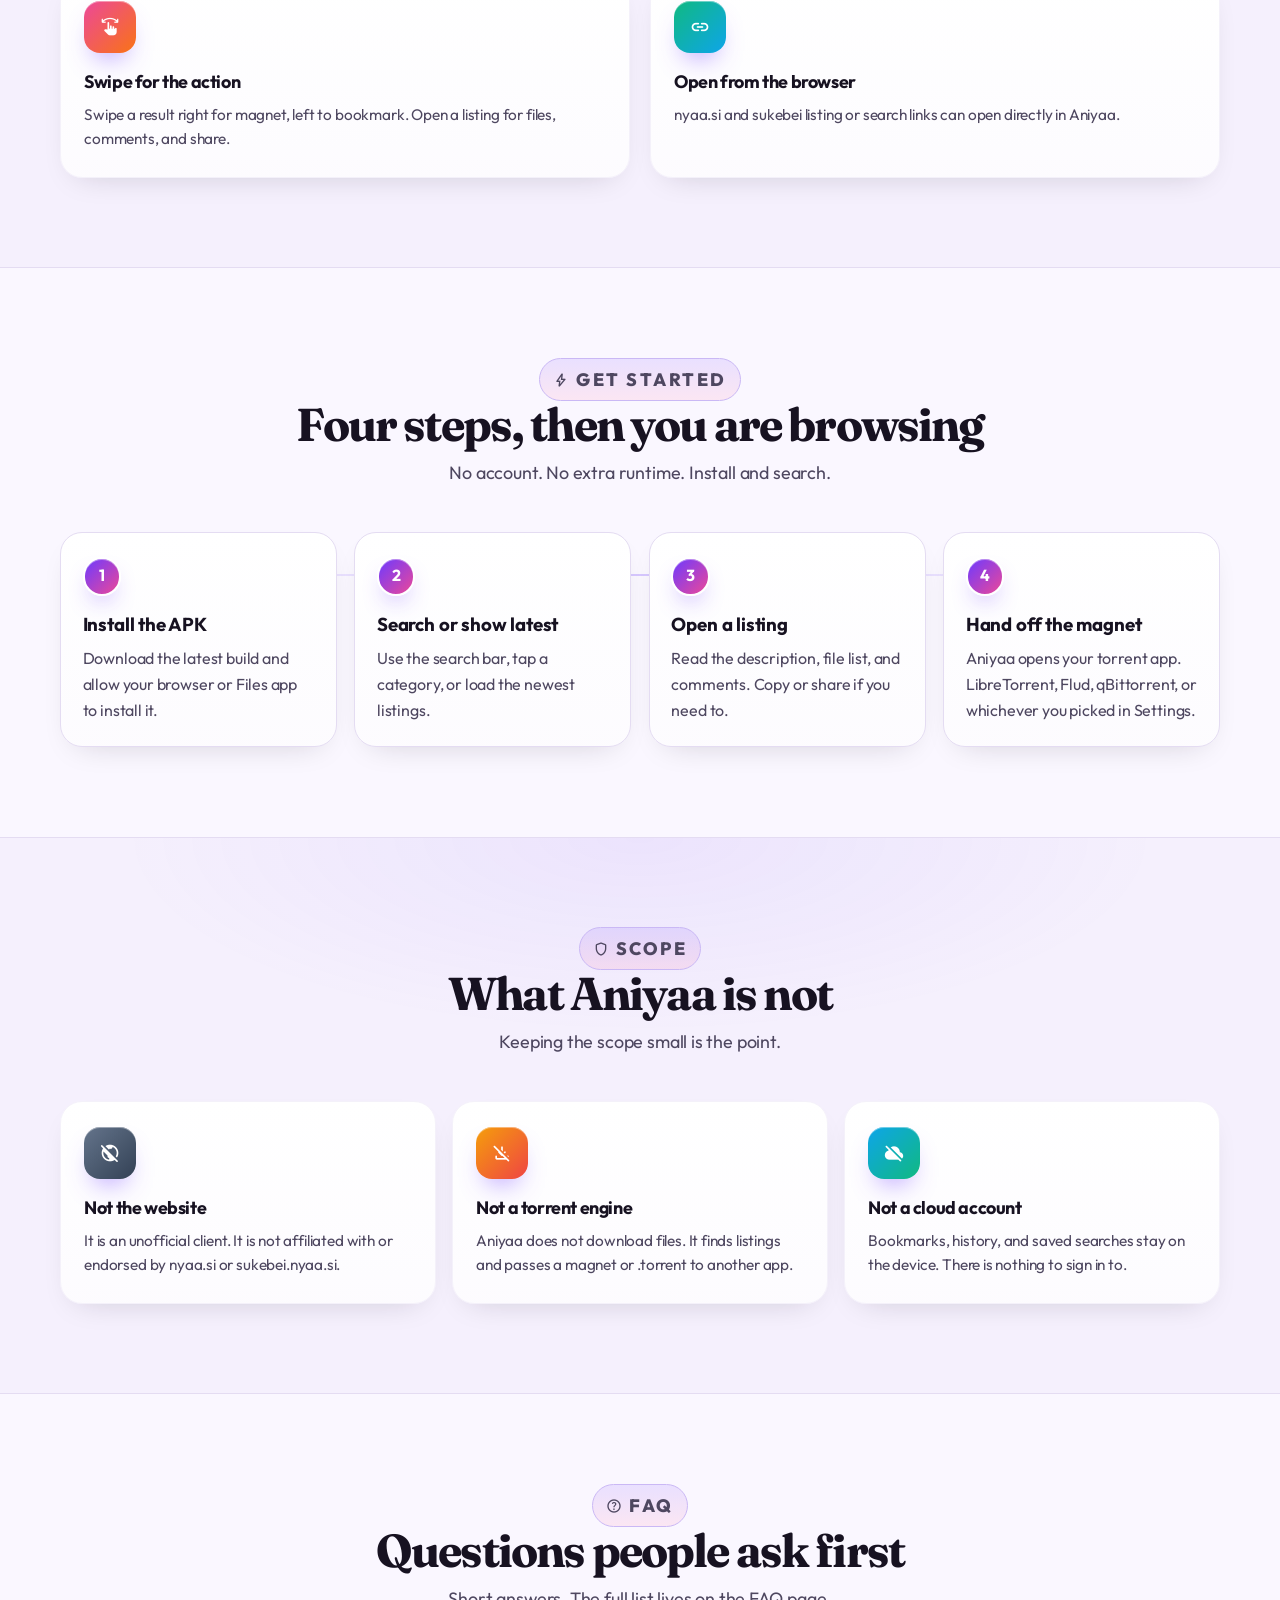
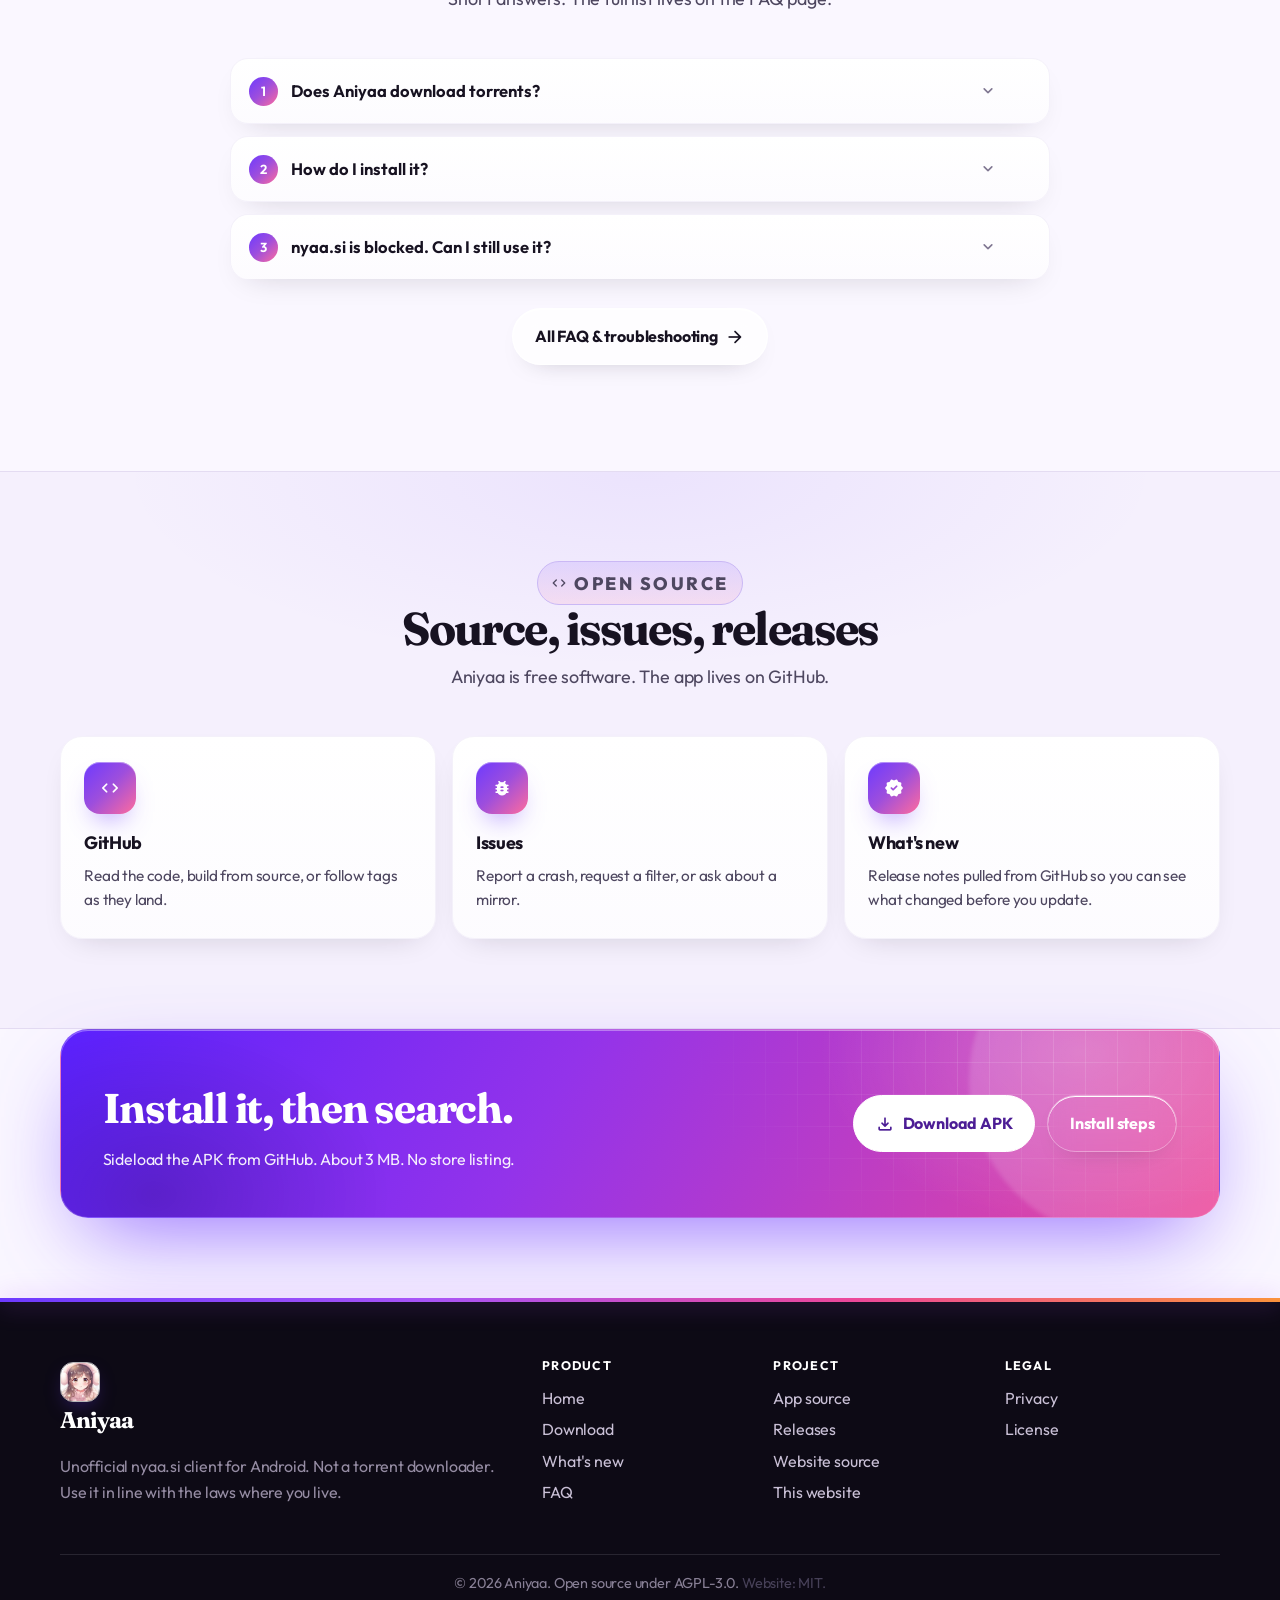
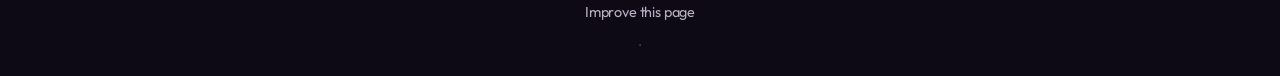
==== commit 190f366c: "Add particle physics field plus magnetic tilt parallax curtain transitions" ====
--- a/index.html
+++ b/index.html
@@ -447,7 +447,7 @@
         <div>
           <h4>Legal</h4>
           <a href="/privacy">Privacy</a>
-          <a href="https://github.com/Nova420k/Aniyaa/blob/main/LICENSE" target="_blank" rel="noopener">License</a>
+          <a href="/license">License</a>
         </div>
       </div>
     </div>
@@ -465,5 +465,7 @@
   <script src="js/theme.js" defer></script>
   <script src="js/release.js" defer></script>
   <script src="js/site.js" defer></script>
+  <script src="js/particles.js" defer></script>
+  <script src="js/fx.js" defer></script>
 </body>
 </html>
--- a/css/styles.css
+++ b/css/styles.css
@@ -2569,3 +2569,145 @@
   .faq-item [data-faq-button] { font-size: .99rem; }
   .section { padding: 3.8rem 0; }
 }
+
+/* License page */
+.license-text {
+  white-space: pre-wrap;
+  overflow-wrap: break-word;
+  font-family: ui-monospace, "Cascadia Code", "SFMono-Regular", Consolas, monospace;
+  font-size: 0.82rem;
+  line-height: 1.6;
+  background: color-mix(in srgb, var(--primary) 7%, var(--bg-elevated));
+  border: 1px solid var(--border);
+  border-radius: 14px;
+  padding: 1rem 1.1rem;
+  margin: 0.9rem 0 0;
+  color: var(--text-muted);
+  max-height: 420px;
+  overflow: auto;
+}
+
+/* ================= Particle physics + complex transitions ================= */
+
+/* Particle canvas lives behind hero content */
+.hero { isolation: isolate; }
+.particles {
+  position: absolute;
+  inset: 0;
+  width: 100%;
+  height: 100%;
+  z-index: 0;
+  pointer-events: none;
+  opacity: 0.95;
+}
+[data-theme="dark"] .particles { opacity: 1; }
+.hero-grid { isolation: isolate; }
+
+/* Hero entrance choreography (JS adds body.is-in + --delay per item) */
+[data-hero-item] {
+  opacity: 0;
+  transform: translateY(28px);
+  filter: blur(10px);
+  transition: opacity 720ms ease, transform 720ms cubic-bezier(0.16, 1, 0.3, 1), filter 720ms ease;
+  transition-delay: var(--delay, 0ms);
+  will-change: opacity, transform, filter;
+}
+body.is-in [data-hero-item] {
+  opacity: 1;
+  transform: none;
+  filter: none;
+}
+
+/* Cursor glow follower inside hero */
+.hero-cursor {
+  position: absolute;
+  left: 0; top: 0;
+  width: 190px; height: 190px;
+  margin: -95px 0 0 -95px;
+  border-radius: 50%;
+  pointer-events: none;
+  z-index: 0;
+  background: radial-gradient(closest-side, rgba(139, 92, 246, 0.32), rgba(236, 72, 153, 0.14), transparent 72%);
+  mix-blend-mode: screen;
+  opacity: 0.9;
+  will-change: transform;
+}
+[data-theme="dark"] .hero-cursor {
+  background: radial-gradient(closest-side, rgba(167, 139, 255, 0.4), rgba(240, 171, 252, 0.16), transparent 72%);
+}
+
+/* 3D tilt + glare (JS sets --mx/--my, composes via transform) */
+.tilt {
+  transform-style: preserve-3d;
+  will-change: transform;
+  position: relative;
+}
+.tilt::after {
+  content: "";
+  position: absolute;
+  inset: 0;
+  border-radius: inherit;
+  pointer-events: none;
+  opacity: 0;
+  transition: opacity 300ms ease;
+  background: radial-gradient(420px circle at var(--mx, 50%) var(--my, 50%), rgba(255, 255, 255, 0.22), transparent 55%);
+}
+.tilt:hover::after { opacity: 1; }
+[data-theme="dark"] .tilt::after {
+  background: radial-gradient(420px circle at var(--mx, 50%) var(--my, 50%), rgba(255, 255, 255, 0.12), transparent 55%);
+}
+
+/* Magnetic buttons use `translate` prop so :hover `transform` still applies */
+.magnetic { will-change: translate; }
+
+/* Animated feature-tab swaps */
+.fx-panel.fx-enter { animation: fx-in 440ms cubic-bezier(0.16, 1, 0.3, 1) both; }
+@keyframes fx-in {
+  from { opacity: 0; transform: translateY(16px) scale(0.985); filter: blur(8px); }
+  to { opacity: 1; transform: none; filter: none; }
+}
+
+/* Curtain page transition */
+.page-curtain {
+  position: fixed;
+  inset: 0;
+  z-index: 90;
+  pointer-events: all;
+  background:
+    radial-gradient(600px 300px at 20% 20%, rgba(255, 255, 255, 0.18), transparent 60%),
+    linear-gradient(120deg, #5b21ff 0%, #9333ea 45%, #ec4899 100%);
+  transform: translateY(0);
+  transition: transform 620ms cubic-bezier(0.76, 0, 0.24, 1);
+  display: grid;
+  place-items: center;
+}
+.page-curtain > span {
+  width: 54px; height: 54px;
+  border-radius: 50%;
+  border: 3px solid rgba(255, 255, 255, 0.35);
+  border-top-color: #fff;
+  animation: curtain-spin 0.9s linear infinite;
+}
+@keyframes curtain-spin { to { transform: rotate(360deg); } }
+.page-curtain.is-gone {
+  transform: translateY(-101%);
+  pointer-events: none;
+}
+.page-curtain.is-idle { display: none; }
+.page-curtain.is-cover {
+  display: grid;
+  transform: translateY(0);
+  pointer-events: all;
+}
+
+@media (max-width: 760px) {
+  .particles { opacity: 0.7; }
+  .hero-cursor { display: none; }
+}
+
+@media (prefers-reduced-motion: reduce) {
+  [data-hero-item] { opacity: 1; transform: none; filter: none; transition: none; }
+  .page-curtain { display: none !important; }
+  .tilt::after { display: none; }
+  .fx-panel.fx-enter { animation: none; }
+}
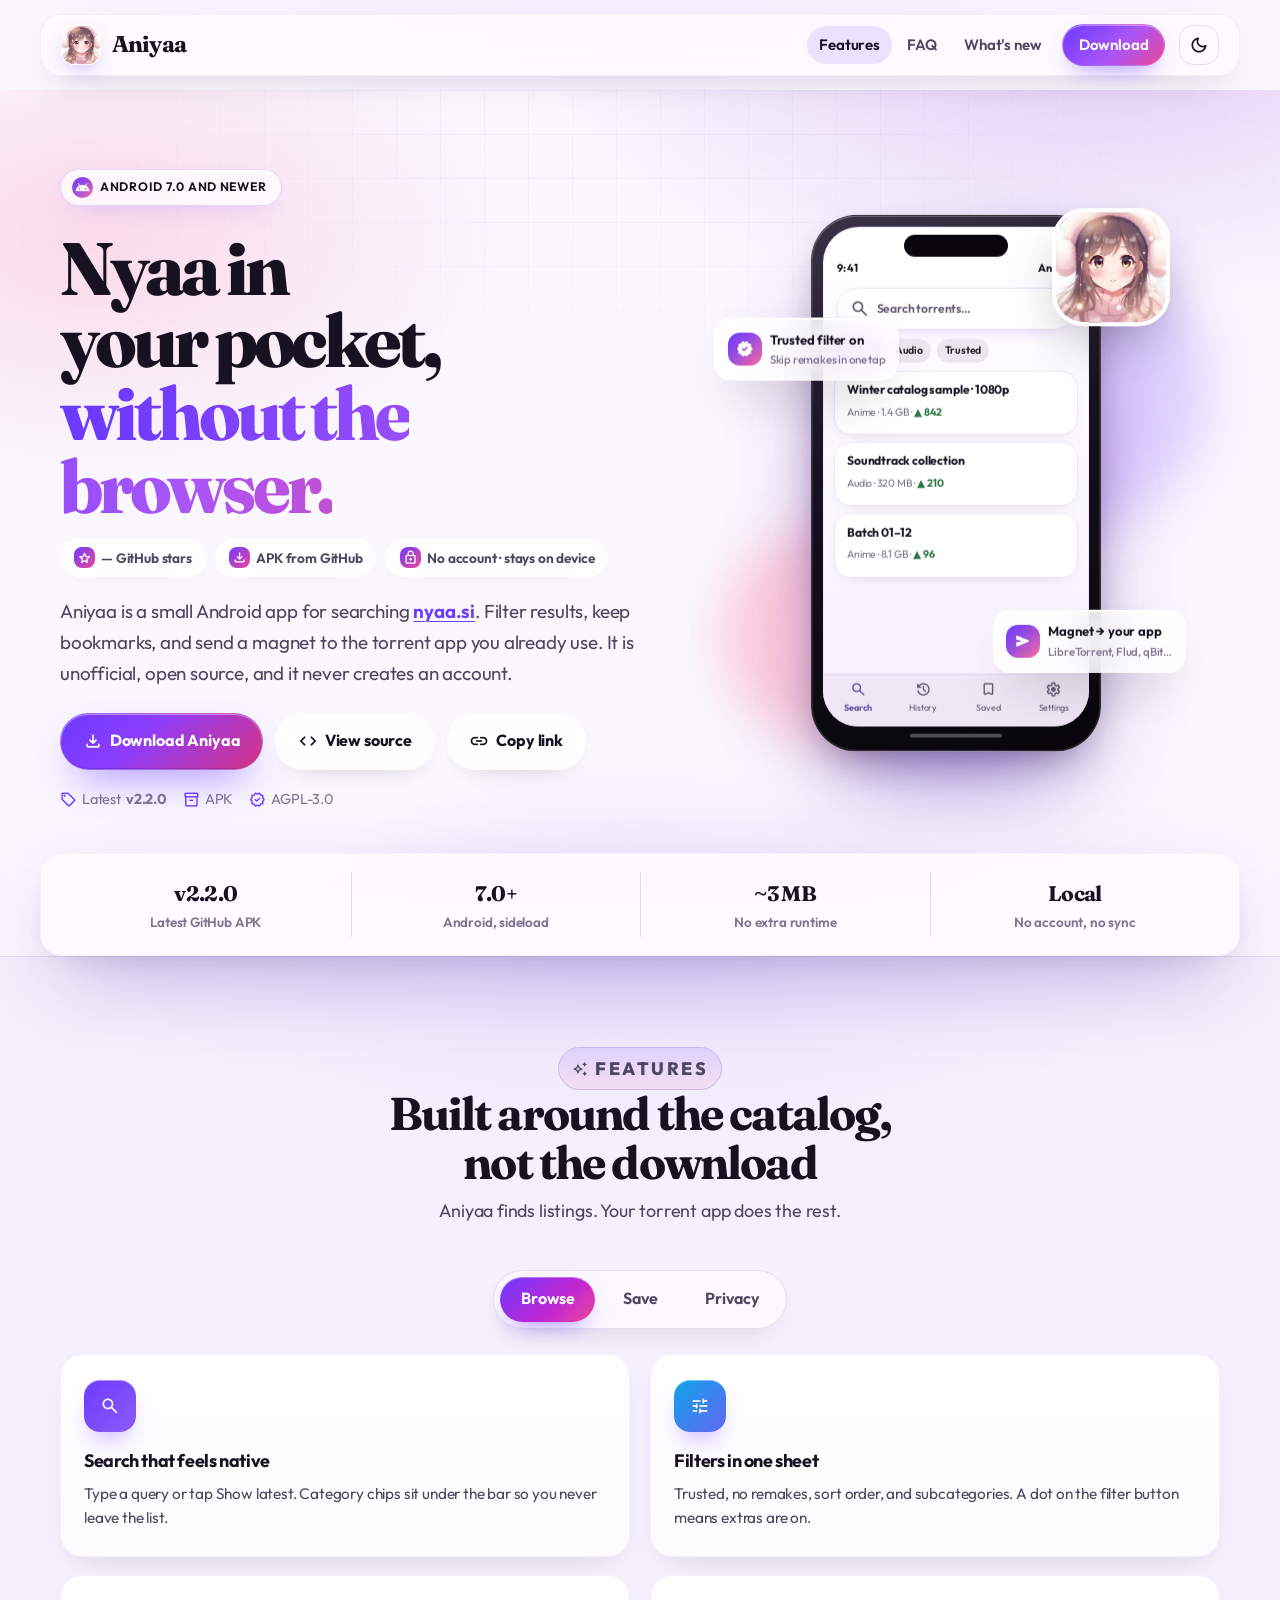
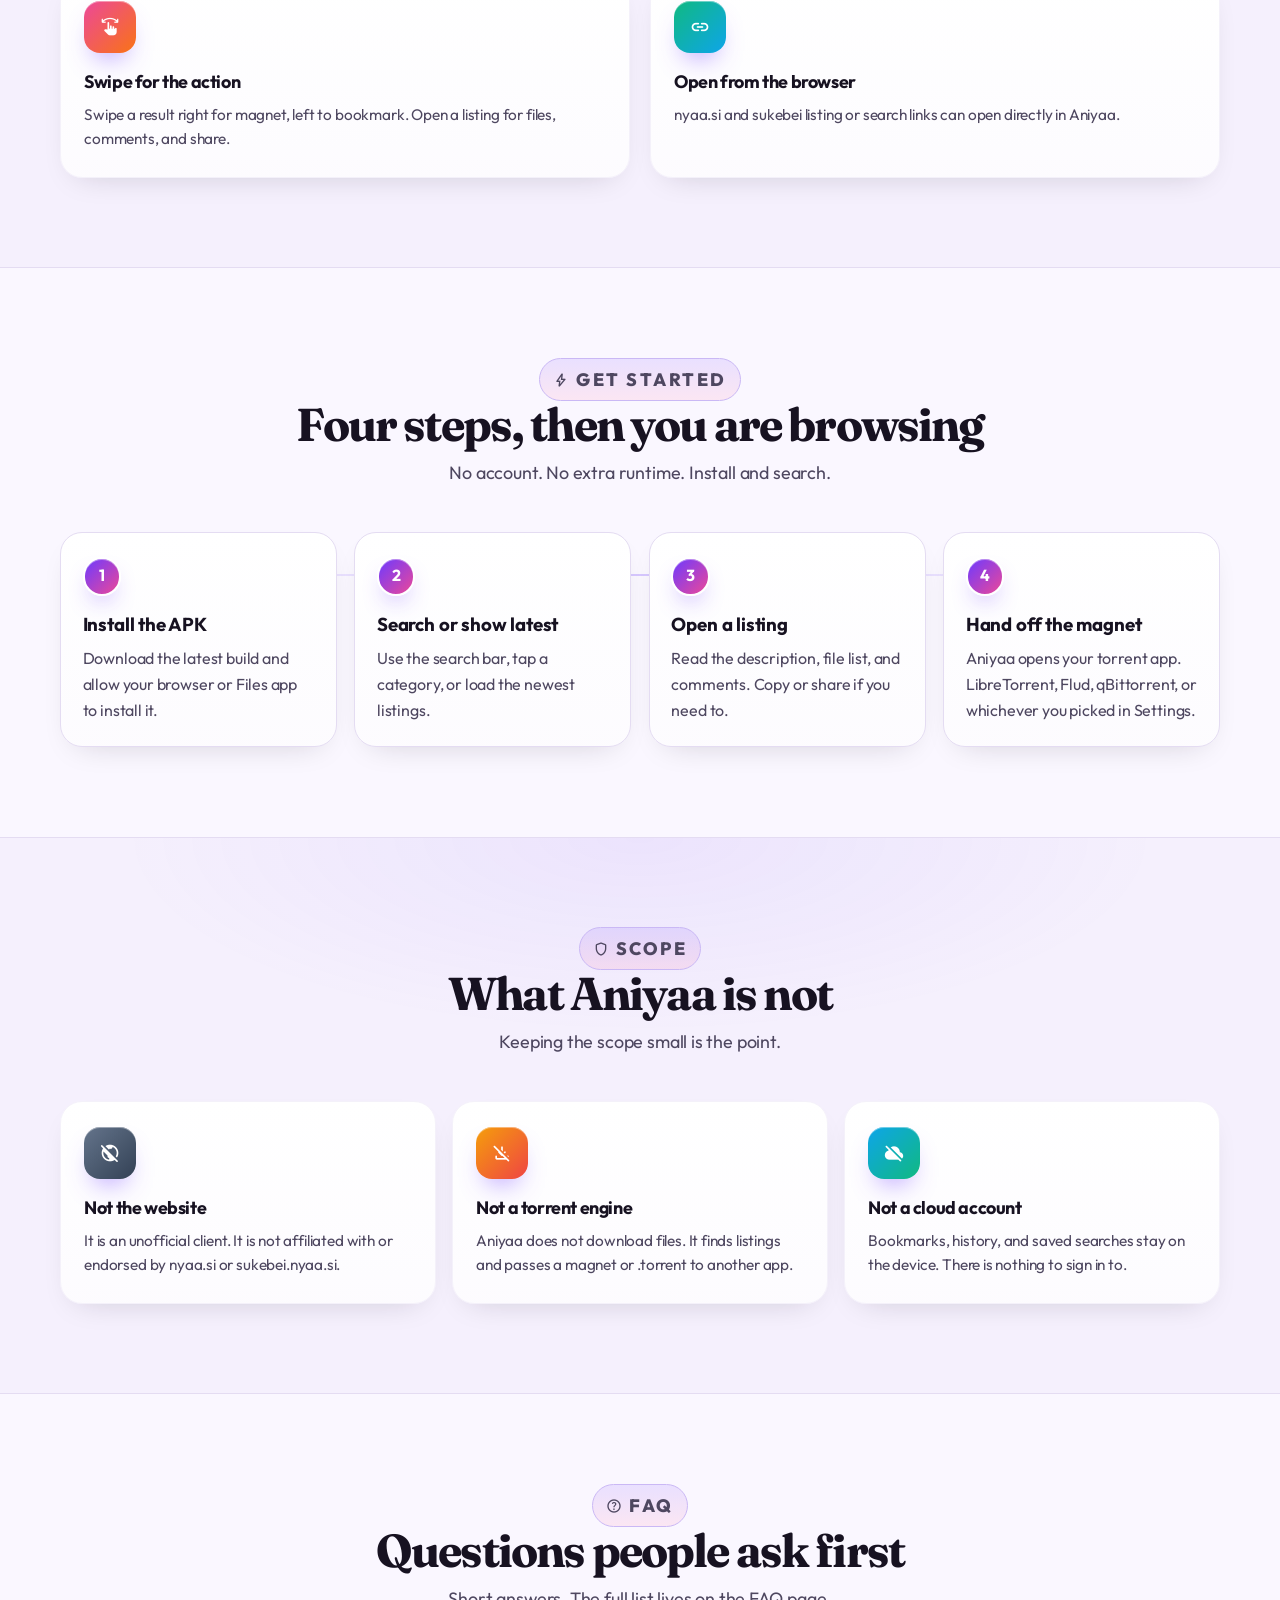
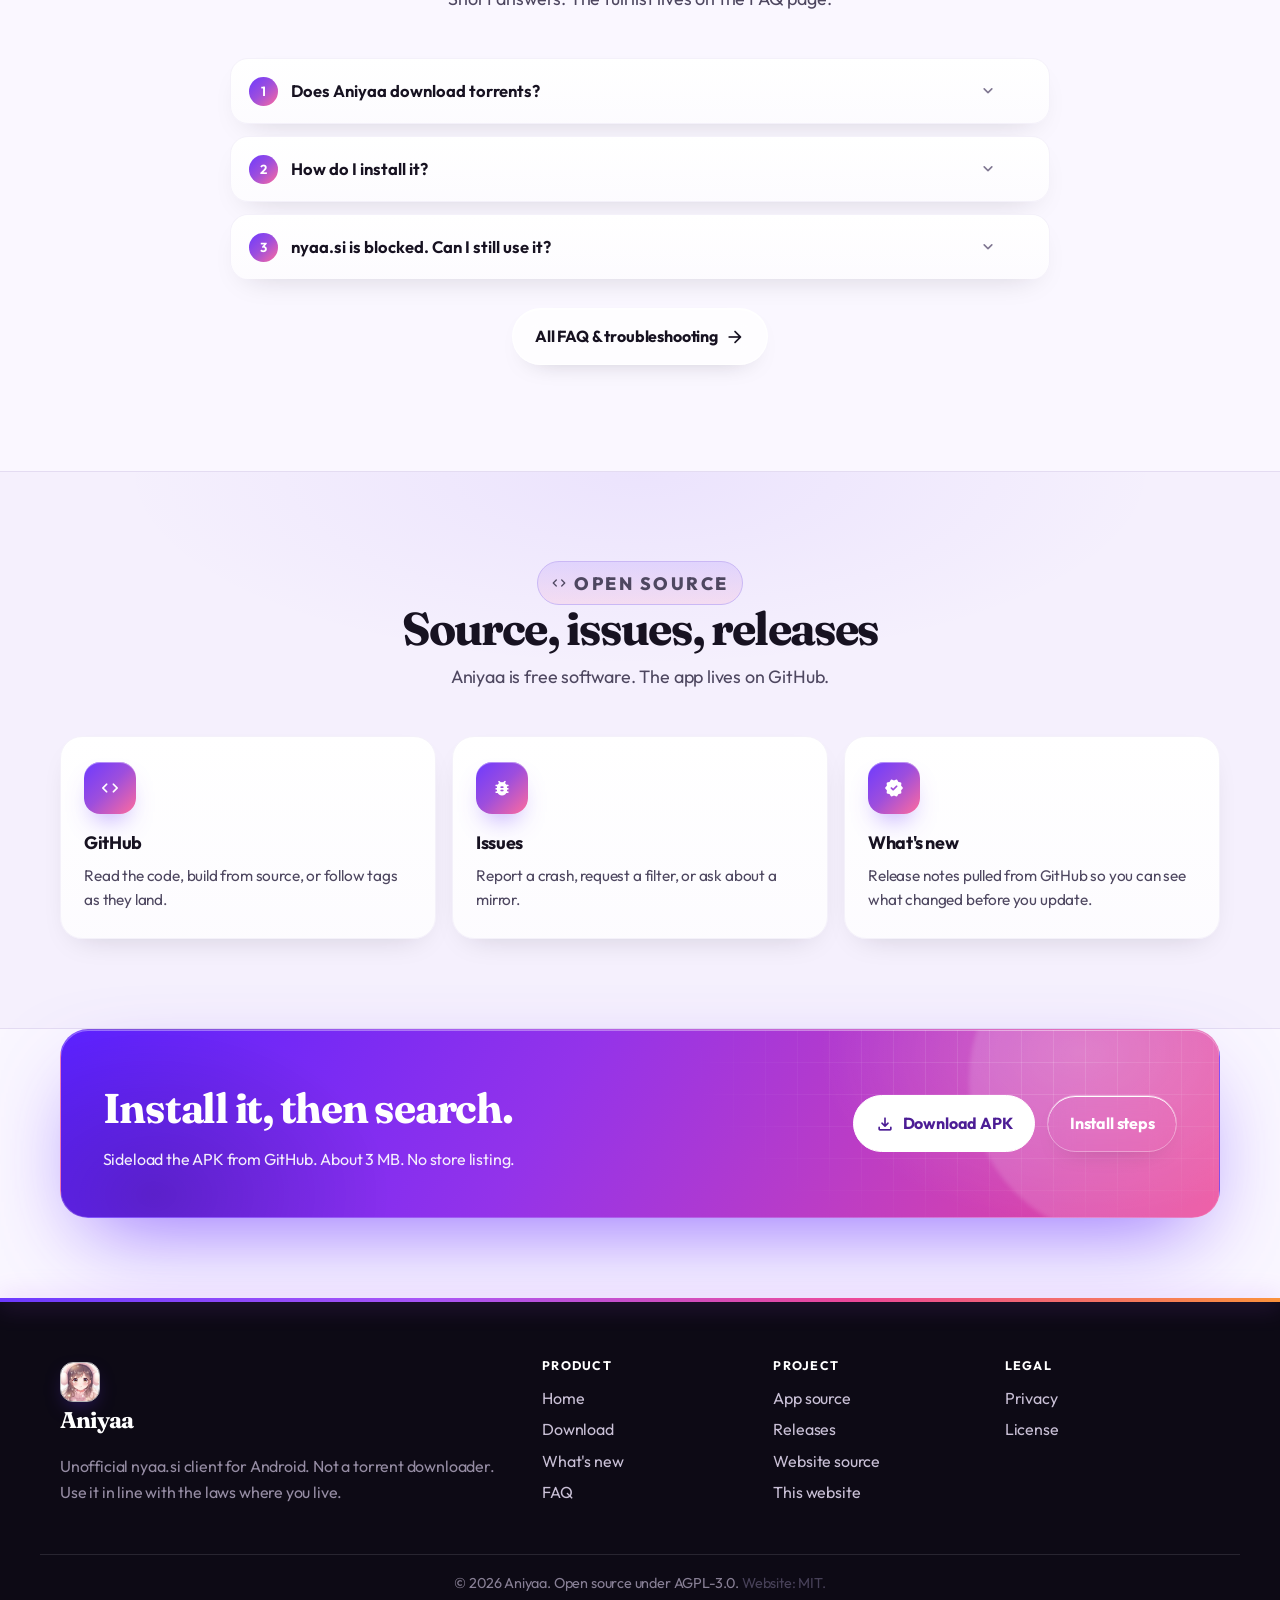
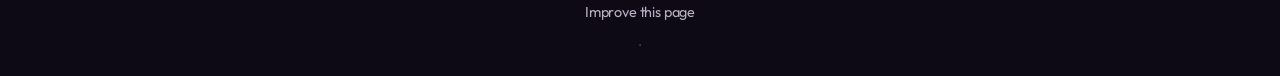
==== commit 2a789074: "Optimize mobile and tablet: safe areas, touch targets, responsive tiers, battery Responsive - Add vi" ====
--- a/index.html
+++ b/index.html
@@ -2,7 +2,7 @@
 <html lang="en">
 <head>
   <meta charset="UTF-8">
-  <meta name="viewport" content="width=device-width, initial-scale=1">
+  <meta name="viewport" content="width=device-width, initial-scale=1, viewport-fit=cover">
   <title>Aniyaa — Search nyaa.si from your Android phone</title>
   <meta name="description" content="Aniyaa is a simple Android app for browsing nyaa.si. Search, filter, bookmark, and hand listings to the torrent app you already use. Unofficial. Open source.">
   <meta name="theme-color" content="#6750A4">
--- a/css/styles.css
+++ b/css/styles.css
@@ -1438,8 +1438,11 @@
   }
 }
 
-@media (max-width: 980px) {
-  .hero-grid,
+/* Tablet: stack the two-column layouts so nothing gets squeezed.
+   NOTE: .hero-grid is intentionally absent — its base `grid-template-columns`
+   is declared further down this file, so it has to be overridden from the
+   mobile/tablet layer at the end instead. */
+@media (max-width: 1024px) {
   .download-layout,
   .footer-grid,
   .cta-inner,
@@ -1482,11 +1485,9 @@
   }
 }
 
-@media (max-width: 760px) {
-  .wrap {
-    width: min(1120px, calc(100% - 2.4rem));
-  }
-
+/* Nav collapses to the drawer earlier than the layout does, so tablets in
+   portrait (768-1024px) never get a cramped inline link row. */
+@media (max-width: 920px) {
   .nav-links {
     display: none;
   }
@@ -1554,6 +1555,12 @@
   .drawer-panel a:hover,
   .drawer-panel a.is-current {
     background: var(--bg-muted);
+  }
+}
+
+@media (max-width: 760px) {
+  .wrap {
+    width: min(1120px, calc(100% - 2.4rem));
   }
 
   .cards,
@@ -2548,7 +2555,7 @@
 .toast { border-radius: 16px; box-shadow: var(--shadow-lg); }
 
 /* Responsive polish */
-@media (max-width: 980px) {
+@media (max-width: 1024px) {
   .nav { padding: .6rem 0; }
   .nav-inner { border-radius: 18px; }
   .hero-grid { padding: 2.8rem 0 4rem; gap: 2.2rem; }
@@ -2667,37 +2674,24 @@
   to { opacity: 1; transform: none; filter: none; }
 }
 
-/* Curtain page transition */
-.page-curtain {
-  position: fixed;
-  inset: 0;
-  z-index: 90;
-  pointer-events: all;
-  background:
-    radial-gradient(600px 300px at 20% 20%, rgba(255, 255, 255, 0.18), transparent 60%),
-    linear-gradient(120deg, #5b21ff 0%, #9333ea 45%, #ec4899 100%);
-  transform: translateY(0);
-  transition: transform 620ms cubic-bezier(0.76, 0, 0.24, 1);
-  display: grid;
-  place-items: center;
-}
-.page-curtain > span {
-  width: 54px; height: 54px;
-  border-radius: 50%;
-  border: 3px solid rgba(255, 255, 255, 0.35);
-  border-top-color: #fff;
-  animation: curtain-spin 0.9s linear infinite;
-}
-@keyframes curtain-spin { to { transform: rotate(360deg); } }
-.page-curtain.is-gone {
-  transform: translateY(-101%);
-  pointer-events: none;
-}
-.page-curtain.is-idle { display: none; }
-.page-curtain.is-cover {
-  display: grid;
-  transform: translateY(0);
-  pointer-events: all;
+/* Subtle page transitions: native crossfade where supported + fast fade-out fallback */
+@view-transition { navigation: auto; }
+main {
+  transition: opacity 170ms ease, transform 170ms ease, filter 170ms ease;
+}
+body.is-leaving main {
+  opacity: 0;
+  transform: translateY(10px);
+  filter: blur(6px);
+}
+::view-transition-old(root) { animation: vt-out 220ms ease both; }
+::view-transition-new(root) { animation: vt-in 320ms cubic-bezier(0.16, 1, 0.3, 1) both; }
+@keyframes vt-out {
+  to { opacity: 0; transform: translateY(8px) scale(0.995); filter: blur(5px); }
+}
+@keyframes vt-in {
+  from { opacity: 0; transform: translateY(12px) scale(0.996); filter: blur(7px); }
+  to { opacity: 1; transform: none; filter: none; }
 }
 
 @media (max-width: 760px) {
@@ -2707,7 +2701,650 @@
 
 @media (prefers-reduced-motion: reduce) {
   [data-hero-item] { opacity: 1; transform: none; filter: none; transition: none; }
-  .page-curtain { display: none !important; }
+  main { transition: none; }
+  body.is-leaving main { opacity: 1; transform: none; filter: none; }
+  ::view-transition-old(root), ::view-transition-new(root) { animation: none; }
   .tilt::after { display: none; }
   .fx-panel.fx-enter { animation: none; }
 }
+
+/* ================= Mobile & tablet optimization =================
+   Layered after every base rule so these win on source order.
+     1. Safe-area insets (notches, home indicator, landscape cutouts)
+     2. Touch ergonomics (44px targets, no sticky hover, tap feedback)
+     3. Tablet tier  (<= 1024px)
+     4. Phone tier   (<= 700px)
+     5. Small phone  (<= 380px)
+     6. Landscape phones (short viewports)
+   ------------------------------------------------------------------ */
+
+/* ---- 1. Safe areas + text inflation ---- */
+:root {
+  --safe-t: env(safe-area-inset-top, 0px);
+  --safe-b: env(safe-area-inset-bottom, 0px);
+  --safe-l: env(safe-area-inset-left, 0px);
+  --safe-r: env(safe-area-inset-right, 0px);
+  --tap: 44px;
+}
+
+html {
+  -webkit-text-size-adjust: 100%;
+  text-size-adjust: 100%;
+}
+
+body {
+  overflow-wrap: break-word;
+}
+
+/* Gutters become real padding so the safe-area insets can be added without
+   breaking the centred max-width maths. 1200px = 1160px content + 2.5rem. */
+.wrap {
+  width: 100%;
+  max-width: 1200px;
+  margin-inline: auto;
+  padding-inline: calc(1.25rem + var(--safe-l)) calc(1.25rem + var(--safe-r));
+}
+
+.nav {
+  padding-top: calc(.85rem + var(--safe-t));
+  padding-left: var(--safe-l);
+  padding-right: var(--safe-r);
+}
+
+.skip-link:focus {
+  top: calc(1rem + var(--safe-t));
+}
+
+.scroll-top {
+  right: calc(1.1rem + var(--safe-r));
+  bottom: calc(1.1rem + var(--safe-b));
+  width: var(--tap);
+  height: var(--tap);
+}
+
+.toast-stack {
+  bottom: calc(1.2rem + var(--safe-b));
+  padding-inline: var(--safe-l) var(--safe-r);
+}
+
+.drawer-panel {
+  padding-top: calc(5rem + var(--safe-t));
+  padding-right: calc(1.2rem + var(--safe-r));
+  padding-bottom: calc(1.2rem + var(--safe-b));
+  overscroll-behavior: contain;
+}
+
+.footer {
+  padding-bottom: calc(1.4rem + var(--safe-b));
+  padding-left: var(--safe-r);
+  padding-right: var(--safe-r);
+}
+
+/* Long release tags / URLs must never force a horizontal scrollbar. */
+.release-card-head > *,
+.community > *,
+.stats-row > *,
+.footer-cols > *,
+.cards > *,
+.steps > *,
+.pillars > *,
+.install-grid li > * {
+  min-width: 0;
+}
+
+.release-title,
+.asset-pill,
+.footer a,
+.privacy-card p,
+.license-text,
+.release-body {
+  overflow-wrap: anywhere;
+}
+
+/* ---- 2. Touch ergonomics ---- */
+@media (hover: none) {
+  /* Kill the 300ms double-tap-zoom delay and text-selection callouts. */
+  a,
+  button,
+  input,
+  [role="button"] {
+    touch-action: manipulation;
+    -webkit-tap-highlight-color: transparent;
+  }
+
+  /* Hover-only affordances must not stick after a tap. */
+  .btn:hover,
+  .btn-primary:hover,
+  .btn-ghost:hover,
+  .card:hover,
+  .step:hover,
+  .community a.card:hover,
+  .faq-item:hover {
+    transform: none;
+  }
+
+  .btn-primary:hover::after {
+    transform: translateX(-110%);
+  }
+
+  .btn-primary:hover,
+  .btn-ghost:hover {
+    box-shadow: var(--shadow-soft);
+  }
+
+  .card:hover::before {
+    opacity: 0;
+  }
+
+  /* Replace hover with a real press state. */
+  .btn:active,
+  .card:active,
+  .step:active,
+  .community a.card:active {
+    transform: scale(.985);
+  }
+
+  .btn-primary:active {
+    box-shadow: var(--shadow-soft);
+  }
+
+  /* 44px minimum touch targets (WCAG 2.5.5 / Apple HIG). */
+  .icon-btn,
+  .icon-btn-sm {
+    width: var(--tap);
+    height: var(--tap);
+  }
+
+  .brand {
+    min-height: var(--tap);
+  }
+
+  /* The inline nav is still used on touch tablets >=921px. */
+  .nav-links a,
+  .nav-links a.btn-nav {
+    min-height: var(--tap);
+    display: inline-flex;
+    align-items: center;
+  }
+
+  .tab,
+  .copy-btn,
+  .asset-pill,
+  .search-wrap .trailing {
+    min-height: var(--tap);
+  }
+
+  .faq-link-btn {
+    min-width: var(--tap);
+    min-height: var(--tap);
+    padding: 0;
+    place-items: center;
+  }
+
+  .drawer-panel a {
+    min-height: var(--tap);
+  }
+
+  .footer a {
+    display: flex;
+    align-items: center;
+    min-height: var(--tap);
+    margin: 0;
+  }
+
+  /* 16px minimum stops iOS Safari zooming the viewport on focus. */
+  input,
+  select,
+  textarea,
+  .search-wrap input {
+    font-size: max(1rem, 16px);
+  }
+}
+
+/* ---- 3. Tablet tier (grid/hero rules live in the 1024px blocks above) ---- */
+@media (max-width: 1024px) {
+  /* Must live here, not in the earlier 1024px block: the base two-column
+     .hero-grid rule is declared below it, and source order wins. */
+  .hero-grid {
+    grid-template-columns: 1fr;
+  }
+
+  /* The step connector is a horizontal line — meaningless once stacked. */
+  .steps::before {
+    display: none;
+  }
+
+  /* Cheaper blur on mid-size GPUs. */
+  .nav-inner,
+  .stats-row,
+  .float-card,
+  .search-wrap input {
+    backdrop-filter: blur(12px) saturate(1.25);
+  }
+}
+
+/* ---- 4. Phone tier ---- */
+@media (max-width: 700px) {
+  .wrap {
+    padding-inline: calc(1.1rem + var(--safe-l)) calc(1.1rem + var(--safe-r));
+  }
+
+  .nav {
+    padding-top: calc(.55rem + var(--safe-t));
+  }
+
+  .nav-inner {
+    border-radius: 17px;
+  }
+
+  .section {
+    padding: 3.4rem 0;
+  }
+
+  .cta-band {
+    padding-bottom: 3.4rem;
+  }
+
+  h1,
+  .h1 {
+    font-size: clamp(2.05rem, 8.6vw, 2.7rem);
+    line-height: 1.04;
+  }
+
+  .page-hero h1 {
+    font-size: clamp(1.9rem, 7.6vw, 2.4rem);
+  }
+
+  .section-head {
+    margin-bottom: 2rem;
+  }
+
+  .section-head p,
+  .lede {
+    font-size: 1.04rem;
+  }
+
+  .lede {
+    max-width: 100%;
+  }
+
+  /* Base rules below re-declare .hero-art/.hero-stage min-height and
+     .device animation, so the phone values have to be re-asserted here. */
+  .hero-art,
+  .hero-stage {
+    min-height: 0;
+    width: 100%;
+  }
+
+  .hero-grid {
+    padding: 1.6rem 0 2.6rem;
+    gap: 1.6rem;
+  }
+
+  .device {
+    width: min(244px, 66vw);
+    padding: 9px;
+    border-radius: 38px;
+    animation: none;
+  }
+
+  .device-screen {
+    min-height: 408px;
+    border-radius: 28px;
+  }
+
+  .device-notch {
+    width: 86px;
+    height: 18px;
+  }
+
+  .device-status {
+    font-size: .62rem;
+  }
+
+  .device-search {
+    padding: .5rem .7rem;
+    font-size: .7rem;
+  }
+
+  .chip {
+    font-size: .6rem;
+    padding: .18rem .44rem;
+  }
+
+  .listing {
+    padding: .5rem .6rem;
+    border-radius: 13px;
+  }
+
+  .listing strong {
+    font-size: .7rem;
+  }
+
+  .listing small {
+    font-size: .6rem;
+  }
+
+  .device-bar {
+    font-size: .52rem;
+    padding: .34rem .2rem .58rem;
+  }
+
+  .device-bar .material-symbols-rounded {
+    font-size: .95rem;
+  }
+
+  .mascot {
+    display: none;
+  }
+
+  .float-card {
+    display: none;
+  }
+
+  /* Four tall stacked stats eat a whole phone screen. A 2x2 board with a
+     cross divider keeps the same information in half the height. */
+  .stats {
+    margin-top: -1.6rem;
+  }
+
+  .stats-row,
+  .cards,
+  .steps,
+  .community,
+  .pillars,
+  .footer-cols {
+    grid-template-columns: 1fr;
+  }
+
+  .stats-row {
+    grid-template-columns: 1fr 1fr;
+  }
+
+  .stat {
+    padding: .8rem .5rem;
+  }
+
+  .stat + .stat {
+    border-left: 0;
+    border-top: 1px solid var(--border);
+  }
+
+  .stat:nth-child(even) {
+    border-left: 1px solid var(--border);
+  }
+
+  .stat:nth-child(n + 3) {
+    border-top: 1px solid var(--border);
+  }
+
+  /* Primary CTA gets the full row; secondary actions split it so three
+     stacked full-width buttons do not push the app screenshot off-screen. */
+  .hero-actions {
+    display: grid;
+    grid-template-columns: 1fr 1fr;
+    gap: .6rem;
+  }
+
+  .hero-actions .btn {
+    width: 100%;
+    padding-inline: .8rem;
+  }
+
+  .hero-actions .btn-primary {
+    grid-column: 1 / -1;
+  }
+
+  .card,
+  .step,
+  .faq-item {
+    padding: 1.25rem 1.1rem;
+  }
+
+  .icon-blob {
+    width: 46px;
+    height: 46px;
+    border-radius: 14px;
+  }
+
+  .faq-item [data-faq-button] {
+    font-size: 1rem;
+    padding: 1rem .9rem;
+    gap: .65rem;
+  }
+
+  .faq-panel > div {
+    padding-left: .1rem;
+  }
+
+  .faq-shell {
+    padding: 0;
+  }
+
+  .tabs {
+    width: 100%;
+    border-radius: 20px;
+    padding: 5px;
+  }
+
+  .tab {
+    flex: 1 1 0;
+    padding: .6rem .5rem;
+    font-size: .95rem;
+  }
+
+  .cta-inner {
+    padding: 1.9rem 1.3rem;
+    border-radius: 22px;
+  }
+
+  .release-card,
+  .privacy-card,
+  .qr-card {
+    padding: 1.15rem 1.05rem;
+  }
+
+  .install-grid li {
+    gap: .7rem;
+  }
+
+  /* Glass over moving particles hurts contrast on small screens — go solid. */
+  .nav-inner,
+  .kicker,
+  .hero-badge,
+  .btn-ghost,
+  .float-card,
+  .card,
+  .faq-item,
+  .step,
+  .release-card,
+  .qr-card,
+  .privacy-card,
+  .tabs {
+    backdrop-filter: none;
+  }
+
+  .kicker,
+  .hero-badge,
+  .btn-ghost {
+    background: var(--bg-elevated);
+    border-color: var(--border-strong);
+  }
+
+  /* The grid mask is a full-bleed blurred layer; not worth it here. */
+  .hero::before {
+    display: none;
+  }
+
+  .particles {
+    opacity: .5;
+  }
+
+  .gradient-text {
+    animation: none;
+  }
+
+  .search-meta {
+    margin-top: .6rem;
+  }
+
+  .toast {
+    font-size: .88rem;
+    padding: .55rem .9rem;
+  }
+
+  .license-text {
+    max-height: 60vh;
+    font-size: .78rem;
+  }
+}
+
+/* ---- 5. Small phones ---- */
+@media (max-width: 380px) {
+  h1,
+  .h1 {
+    font-size: 1.95rem;
+  }
+
+  .brand span {
+    font-size: 1.24rem;
+  }
+
+  .brand img {
+    width: 34px;
+    height: 34px;
+  }
+
+  .nav-inner {
+    height: 3.4rem;
+    border-radius: 16px;
+    padding: 0 .45rem 0 .7rem;
+  }
+
+  .hero-badge,
+  .kicker {
+    font-size: .78rem;
+    padding: .34rem .65rem;
+  }
+
+  .device {
+    width: min(216px, 64vw);
+  }
+
+  .device-screen {
+    min-height: 368px;
+  }
+
+  .meta-row {
+    font-size: .84rem;
+  }
+}
+
+/* ---- 6. Landscape phones: vertical space is the constraint ---- */
+@media (orientation: landscape) and (max-height: 560px) {
+  .nav {
+    padding-top: calc(.45rem + var(--safe-t));
+  }
+
+  .nav-inner {
+    height: 3rem;
+  }
+
+  .hero-grid {
+    grid-template-columns: 1.1fr .9fr;
+    align-items: center;
+    gap: 1.4rem;
+    padding: 1.2rem 0 1.6rem;
+  }
+
+  h1,
+  .h1 {
+    font-size: clamp(1.7rem, 5vw, 2.4rem);
+  }
+
+  .hero-art,
+  .hero-stage {
+    min-height: 0;
+  }
+
+  .device {
+    width: 176px;
+    padding: 7px;
+    border-radius: 28px;
+    animation: none;
+  }
+
+  .device-screen {
+    min-height: 246px;
+    border-radius: 22px;
+  }
+
+  .device-notch {
+    width: 58px;
+    height: 13px;
+    margin-top: 5px;
+  }
+
+  .device-status {
+    font-size: .54rem;
+    padding: .1rem .6rem;
+  }
+
+  .device-search {
+    margin: .28rem .5rem .35rem;
+    padding: .4rem .55rem;
+    font-size: .6rem;
+  }
+
+  .chips {
+    padding: 0 .5rem .3rem;
+  }
+
+  .chip {
+    font-size: .52rem;
+    padding: .12rem .36rem;
+  }
+
+  .listing {
+    margin: 0 .5rem .3rem;
+    padding: .38rem .5rem;
+    border-radius: 11px;
+  }
+
+  .listing strong {
+    font-size: .58rem;
+  }
+
+  .listing small {
+    font-size: .5rem;
+  }
+
+  .device-bar {
+    font-size: .46rem;
+    padding: .26rem .15rem .44rem;
+  }
+
+  .device-bar .material-symbols-rounded {
+    font-size: .8rem;
+  }
+
+  .mascot {
+    width: 72px;
+    height: 72px;
+    right: 0;
+    top: 0;
+    border-radius: 20px;
+  }
+
+  .float-card {
+    display: none;
+  }
+
+  .stats {
+    margin-top: -1rem;
+  }
+
+  .section {
+    padding: 2.6rem 0;
+  }
+}
